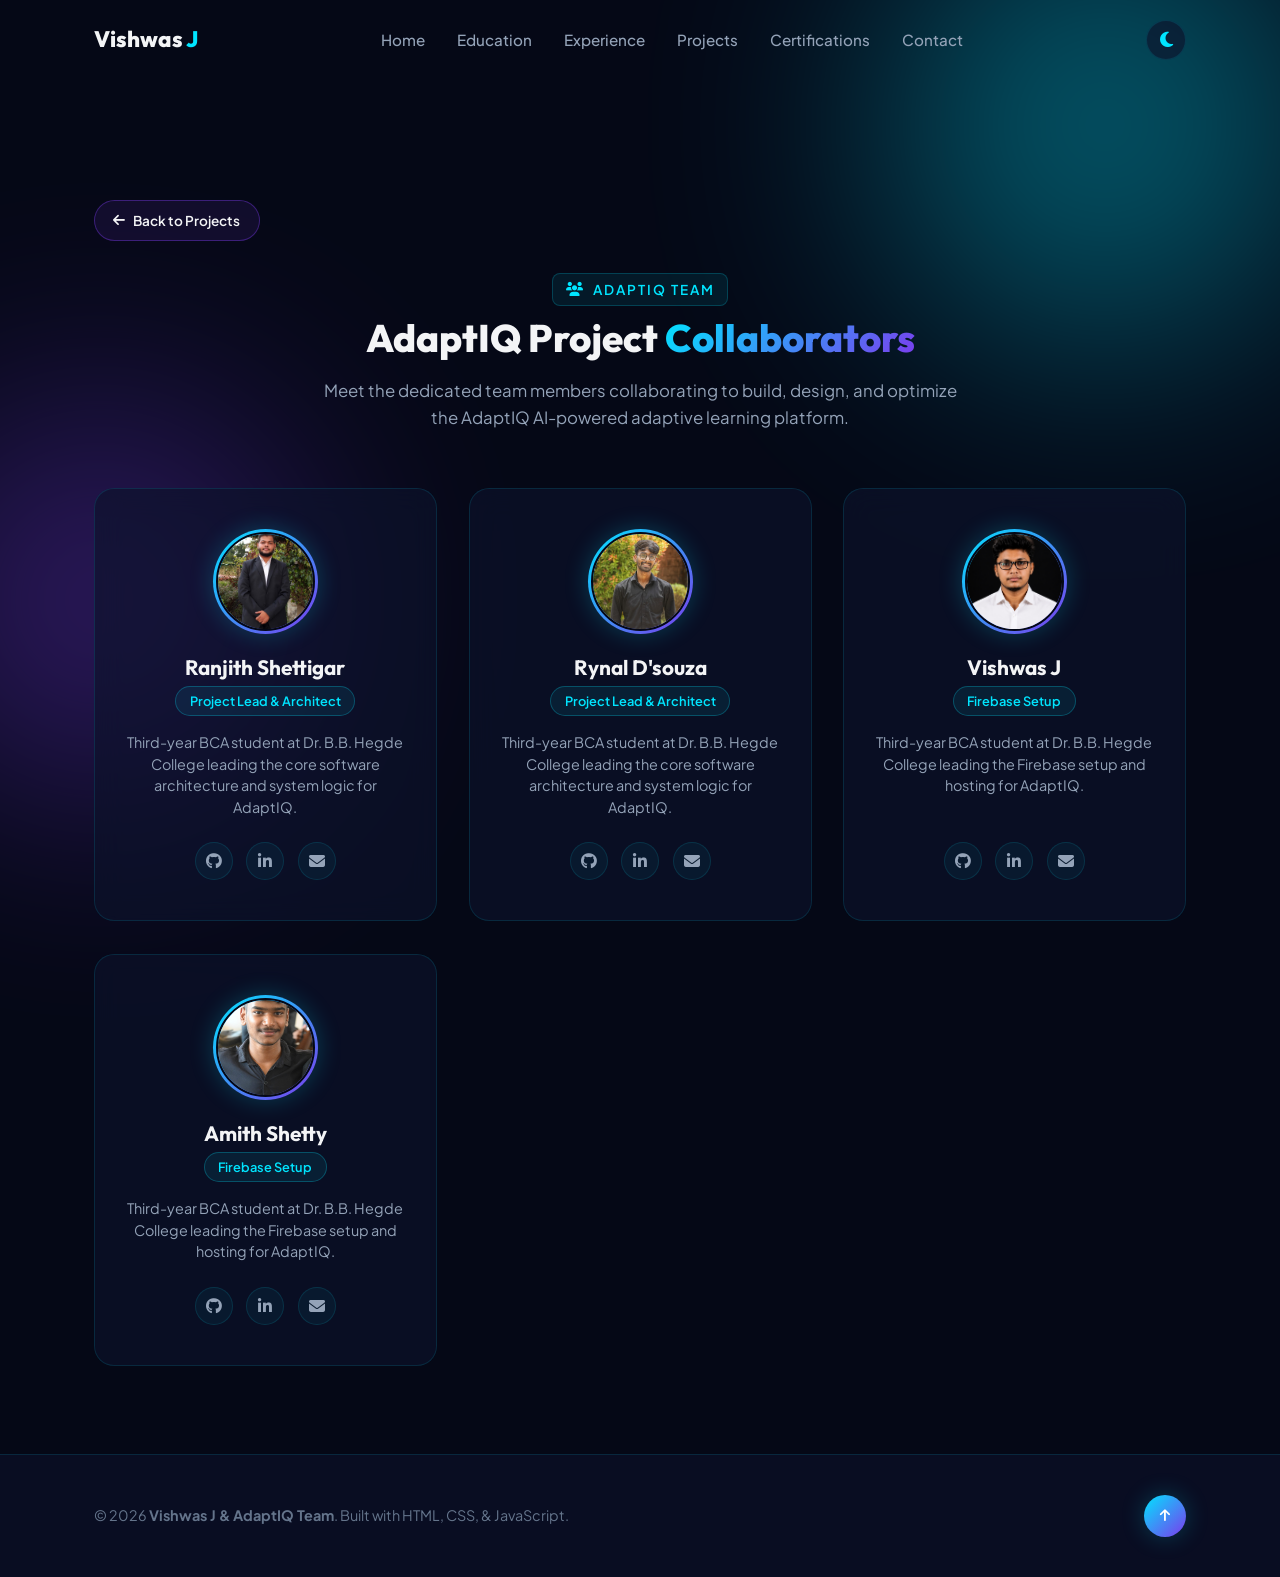
==== collaborators.html @ ac5b8040 "Create personal portfolio website" ====
<!DOCTYPE html>
<html lang="en" data-theme="dark">
<head>
  <meta charset="UTF-8">
  <meta name="viewport" content="width=device-width, initial-scale=1.0">
  <meta name="description" content="Collaborators and team members of the AdaptIQ project - Vishwas J and team.">
  <meta name="author" content="Vishwas J">

  <!-- Open Graph Meta Tags -->
  <meta property="og:title" content="AdaptIQ Project Collaborators">
  <meta property="og:description" content="Meet the team members behind the AdaptIQ project.">
  <meta property="og:type" content="website">

  <title>AdaptIQ Project Collaborators | Vishwas J</title>

  <!-- Font Awesome Icons -->
  <link rel="stylesheet" href="https://cdnjs.cloudflare.com/ajax/libs/font-awesome/6.5.1/css/all.min.css">

  <!-- Stylesheets -->
  <link rel="stylesheet" href="css/style.css">
  <link rel="stylesheet" href="css/animations.css">
  <link rel="stylesheet" href="css/responsive.css">
</head>
<body>

  <!-- Background Ambient Cyber Glow Blobs -->
  <div class="glow-blob glow-blob-1"></div>
  <div class="glow-blob glow-blob-2"></div>

  <!-- Header & Navigation Bar -->
  <header class="header" id="header">
    <div class="container nav-container">
      <a href="index.html#home" class="logo">
        Vishwas <span>J</span>
      </a>

      <nav class="nav-links" id="nav-links" aria-label="Main Navigation">
        <a href="index.html#home" class="nav-link">Home</a>
        <a href="index.html#education" class="nav-link">Education</a>
        <a href="index.html#experience" class="nav-link">Experience</a>
        <a href="index.html#projects" class="nav-link active">Projects</a>
        <a href="index.html#certifications" class="nav-link">Certifications</a>
        <a href="index.html#contact" class="nav-link">Contact</a>
      </nav>

      <div class="nav-actions">
        <button class="theme-toggle" id="theme-toggle" aria-label="Toggle Theme">
          <i class="fa-solid fa-moon"></i>
        </button>
        <div class="hamburger" id="hamburger" aria-label="Toggle Navigation Menu">
          <span></span>
          <span></span>
          <span></span>
        </div>
      </div>
    </div>
  </header>

  <!-- Main Content -->
  <main style="padding-top: calc(var(--header-height) + 2rem);">
    <section class="collaborators section" id="collaborators">
      <div class="container">
        
        <!-- Back to Projects Button -->
        <div class="reveal-on-scroll" style="margin-bottom: 2rem;">
          <a href="index.html#projects" class="btn btn-secondary btn-sm">
            <i class="fa-solid fa-arrow-left"></i> Back to Projects
          </a>
        </div>

        <!-- Section Header -->
        <div class="section-header reveal-on-scroll">
          <span class="section-subtitle">
            <i class="fa-solid fa-users"></i> AdaptIQ Team
          </span>
          <h2 class="section-title">
            AdaptIQ Project <span class="gradient-text">Collaborators</span>
          </h2>
          <p style="max-width: 640px; margin: 1rem auto 0; color: var(--text-muted); font-size: 1.05rem;">
            Meet the dedicated team members collaborating to build, design, and optimize the AdaptIQ AI-powered adaptive learning platform.
          </p>
        </div>

        <!-- Collaborators Grid -->
        <div class="collaborators-grid">

          <!-- Card 1: Ranjith Shettigar (Frontend Developer) -->
          <article class="collaborator-card glass-card reveal-on-scroll">
            <div class="collaborator-avatar-wrapper">
              <img src="images/ranjith.png" alt="Ranjith Shettigar Avatar" class="collaborator-avatar">
            </div>
            <h3 class="collaborator-name">Ranjith Shettigar</h3>
            <span class="collaborator-role">Project Lead & Architect</span>
            <p class="collaborator-bio">
              Third-year BCA student at Dr. B.B. Hegde College leading the core software architecture and system logic for AdaptIQ.
            </p>
            <div class="collaborator-socials">
              <a href="https://github.com/Ranjith-Shettigar" target="_blank" rel="noopener" class="collaborator-social-icon" aria-label="GitHub">
                <i class="fa-brands fa-github"></i>
              </a>
              <a href="https://www.linkedin.com/in/b-ranjith-d-shettigar-05450b378/" target="_blank" rel="noopener" class="collaborator-social-icon" aria-label="LinkedIn">
                <i class="fa-brands fa-linkedin-in"></i>
              </a>
              <a href="mailto:ranjithshettygar2006@gmail.com" class="collaborator-social-icon" aria-label="Email">
                <i class="fa-solid fa-envelope"></i>
              </a>
            </div>
          </article>

          <!-- Card 2: Rynal D'souza (Backend Developer) -->
          <article class="collaborator-card glass-card reveal-on-scroll">
            <div class="collaborator-avatar-wrapper">
              <img src="images/rynal.png" alt="Rynal D'souza Avatar" class="collaborator-avatar">
            </div>
            <h3 class="collaborator-name">Rynal D'souza</h3>
            <span class="collaborator-role">Project Lead & Architect</span>
            <p class="collaborator-bio">
              Third-year BCA student at Dr. B.B. Hegde College leading the core software architecture and system logic for AdaptIQ.
            </p>
            <div class="collaborator-socials">
              <a href="https://github.com/rynaldsouza02-code" target="_blank" rel="noopener" class="collaborator-social-icon" aria-label="GitHub">
                <i class="fa-brands fa-github"></i>
              </a>
              <a href="https://www.linkedin.com/in/rynal-d-souza-904aa6377/" target="_blank" rel="noopener" class="collaborator-social-icon" aria-label="LinkedIn">
                <i class="fa-brands fa-linkedin-in"></i>
              </a>
              <a href="mailto:rynaldsouza02@gmail.com" class="collaborator-social-icon" aria-label="Email">
                <i class="fa-solid fa-envelope"></i>
              </a>
            </div>
          </article>

          <!-- Card 3: Vishwas J (Firebase setup) -->
         <article class="collaborator-card glass-card reveal-on-scroll">
            <div class="collaborator-avatar-wrapper">
              <img src="images/vishwas.png" alt="Vishwas J Avatar" class="collaborator-avatar">
            </div>
            <h3 class="collaborator-name">Vishwas J</h3>
            <span class="collaborator-role">Firebase Setup</span>
            <p class="collaborator-bio">
              Third-year BCA student at Dr. B.B. Hegde College leading the Firebase setup and hosting for AdaptIQ.
            </p>
            <div class="collaborator-socials">
              <a href="https://github.com/VishwasPoojary" target="_blank" rel="noopener" class="collaborator-social-icon" aria-label="GitHub">
                <i class="fa-brands fa-github"></i>
              </a>
              <a href="https://www.linkedin.com/in/vishwas-poojary-819846378/" target="_blank" rel="noopener" class="collaborator-social-icon" aria-label="LinkedIn">
                <i class="fa-brands fa-linkedin-in"></i>
              </a>
              <a href="mailto:vishwas@example.com" class="collaborator-social-icon" aria-label="Email">
                <i class="fa-solid fa-envelope"></i>
              </a>
            </div>
          </article>

          <!-- Card 4: Amith Shetty (Lead Developer) -->
          <article class="collaborator-card glass-card reveal-on-scroll">
            <div class="collaborator-avatar-wrapper">
              <img src="images/amith.png" alt="Amith Shetty Avatar" class="collaborator-avatar">
            </div>
            <h3 class="collaborator-name">Amith Shetty</h3>
            <span class="collaborator-role">Firebase Setup</span>
            <p class="collaborator-bio">
              Third-year BCA student at Dr. B.B. Hegde College leading the Firebase setup and hosting for AdaptIQ.
            </p>
            <div class="collaborator-socials">
              <a href="https://github.com/amithshetty01" target="_blank" rel="noopener" class="collaborator-social-icon" aria-label="GitHub">
                <i class="fa-brands fa-github"></i>
              </a>
              <a href="https://www.linkedin.com/in/amith-shetty-337958356/" target="_blank" rel="noopener" class="collaborator-social-icon" aria-label="LinkedIn">
                <i class="fa-brands fa-linkedin-in"></i>
              </a>
              <a href="mailto:amithshetty0805@gmail.com" class="collaborator-social-icon" aria-label="Email">
                <i class="fa-solid fa-envelope"></i>
              </a>
            </div>
          </article>

        </div>
      </div>
    </section>
  </main>

  <!-- Footer -->
  <footer class="footer">
    <div class="container footer-content">
      <div class="footer-text">
        &copy; 2026 <strong>Vishwas J & AdaptIQ Team</strong>. Built with HTML, CSS, & JavaScript.
      </div>
      <button class="back-to-top" id="back-to-top" aria-label="Back to Top">
        <i class="fa-solid fa-arrow-up"></i>
      </button>
    </div>
  </footer>

  <!-- Script File -->
  <script src="js/script.js"></script>
</body>
</html>
---- css/style.css ----
/* ==========================================================================
   STYLE.CSS - Vishwas J Minimal & Professional Portfolio
   ========================================================================== */

/* Google Fonts Import */
@import url('https://fonts.googleapis.com/css2?family=Outfit:wght@400;500;600;700;800&family=Plus+Jakarta+Sans:wght@400;500;600;700&display=swap');

:root {
  /* Premium Dark Theme */
  --bg-primary: #050816;
  --bg-secondary: #090d22;
  --bg-card: rgba(13, 19, 43, 0.65);
  --bg-card-hover: rgba(20, 29, 66, 0.8);
  --bg-glass: rgba(0, 229, 255, 0.03);
  
  --border-glass: rgba(0, 229, 255, 0.12);
  --border-glass-hover: rgba(0, 229, 255, 0.45);

  /* Accents */
  --accent-cyan: #00E5FF;
  --accent-purple: #7C3AED;
  
  /* Gradients */
  --accent-gradient: linear-gradient(135deg, #00E5FF 0%, #7C3AED 100%);
  --cyber-glow: 0 0 25px rgba(0, 229, 255, 0.22);
  --purple-glow: 0 0 25px rgba(124, 58, 237, 0.25);

  /* Typography Colors */
  --text-main: #f3f4f6;
  --text-muted: #94a3b8;
  --text-dim: #64748b;

  /* Layout Tokens */
  --radius-sm: 8px;
  --radius-md: 14px;
  --radius-lg: 20px;
  --radius-full: 9999px;
  --max-width: 1140px;
  --header-height: 80px;

  /* Transitions */
  --transition-fast: 0.2s cubic-bezier(0.4, 0, 0.2, 1);
  --transition-normal: 0.3s cubic-bezier(0.4, 0, 0.2, 1);
}

/* Light Theme */
[data-theme="light"] {
  --bg-primary: #f8fafc;
  --bg-secondary: #f1f5f9;
  --bg-card: rgba(255, 255, 255, 0.85);
  --bg-card-hover: rgba(255, 255, 255, 0.95);
  --bg-glass: rgba(0, 184, 212, 0.05);
  --border-glass: rgba(124, 58, 237, 0.15);
  --border-glass-hover: rgba(0, 229, 255, 0.6);

  --text-main: #0f172a;
  --text-muted: #334155;
  --text-dim: #64748b;
}

/* Base Resets */
*, *::before, *::after {
  box-sizing: border-box;
  margin: 0;
  padding: 0;
}

html {
  scroll-behavior: smooth;
  font-size: 16px;
}

body {
  font-family: 'Plus Jakarta Sans', sans-serif;
  background-color: var(--bg-primary);
  color: var(--text-main);
  line-height: 1.6;
  overflow-x: hidden;
  transition: background-color var(--transition-normal), color var(--transition-normal);
}

h1, h2, h3, h4, h5, h6 {
  font-family: 'Outfit', sans-serif;
  color: var(--text-main);
  line-height: 1.25;
  font-weight: 700;
}

a {
  color: inherit;
  text-decoration: none;
  transition: color var(--transition-fast);
}

img {
  max-width: 100%;
  height: auto;
  display: block;
}

ul {
  list-style: none;
}

button, input, textarea {
  font-family: inherit;
  border: none;
  outline: none;
  background: none;
}

::selection {
  background-color: var(--accent-cyan);
  color: #050816;
}

/* Custom Scrollbar */
::-webkit-scrollbar {
  width: 9px;
}
::-webkit-scrollbar-track {
  background: var(--bg-primary);
}
::-webkit-scrollbar-thumb {
  background: var(--bg-secondary);
  border: 1px solid var(--border-glass);
  border-radius: var(--radius-full);
}
::-webkit-scrollbar-thumb:hover {
  background: var(--accent-cyan);
}

/* Utilities */
.container {
  width: 100%;
  max-width: var(--max-width);
  margin: 0 auto;
  padding: 0 1.5rem;
}

.section {
  padding: 5.5rem 0;
  position: relative;
}

.gradient-text {
  background: var(--accent-gradient);
  -webkit-background-clip: text;
  -webkit-text-fill-color: transparent;
  background-clip: text;
}

.section-header {
  text-align: center;
  margin-bottom: 3.5rem;
}

.section-subtitle {
  display: inline-flex;
  align-items: center;
  gap: 0.5rem;
  font-size: 0.85rem;
  font-weight: 600;
  text-transform: uppercase;
  letter-spacing: 2px;
  color: var(--accent-cyan);
  margin-bottom: 0.5rem;
  padding: 0.3rem 0.8rem;
  background: rgba(0, 229, 255, 0.08);
  border: 1px solid rgba(0, 229, 255, 0.2);
  border-radius: var(--radius-sm);
}

.section-title {
  font-size: 2.4rem;
  font-weight: 800;
}

.glass-card {
  background: var(--bg-card);
  backdrop-filter: blur(14px);
  -webkit-backdrop-filter: blur(14px);
  border: 1px solid var(--border-glass);
  border-radius: var(--radius-lg);
  transition: all var(--transition-normal);
  position: relative;
}

.glass-card:hover {
  border-color: var(--border-glass-hover);
  box-shadow: var(--cyber-glow);
  transform: translateY(-3px);
}

/* Buttons */
.btn {
  display: inline-flex;
  align-items: center;
  justify-content: center;
  gap: 0.5rem;
  padding: 0.8rem 1.6rem;
  border-radius: var(--radius-full);
  font-weight: 600;
  font-size: 0.95rem;
  cursor: pointer;
  transition: all var(--transition-fast);
  white-space: nowrap;
}

.btn-sm {
  padding: 0.55rem 1.15rem;
  font-size: 0.85rem;
}

.btn-primary {
  background: var(--accent-gradient);
  color: #ffffff;
  box-shadow: 0 4px 15px rgba(0, 229, 255, 0.25);
}

.btn-primary:hover {
  transform: translateY(-2px);
  box-shadow: 0 8px 25px rgba(0, 229, 255, 0.4);
}

.btn-secondary {
  background: rgba(124, 58, 237, 0.1);
  color: var(--text-main);
  border: 1px solid rgba(124, 58, 237, 0.4);
}

.btn-secondary:hover {
  background: rgba(124, 58, 237, 0.25);
  border-color: var(--accent-purple);
  transform: translateY(-2px);
}

.btn-disabled {
  background: rgba(255, 255, 255, 0.05);
  color: var(--text-dim);
  border: 1px solid var(--border-glass);
  cursor: not-allowed;
}

/* Header & Nav */
.header {
  position: fixed;
  top: 0;
  left: 0;
  width: 100%;
  height: var(--header-height);
  z-index: 1000;
  transition: all var(--transition-normal);
}

.header.scrolled {
  background: rgba(5, 8, 22, 0.88);
  backdrop-filter: blur(20px);
  -webkit-backdrop-filter: blur(20px);
  border-bottom: 1px solid var(--border-glass);
  height: 70px;
}

.nav-container {
  display: flex;
  align-items: center;
  justify-content: space-between;
  height: 100%;
}

.logo {
  font-family: 'Outfit', sans-serif;
  font-size: 1.4rem;
  font-weight: 800;
  color: var(--text-main);
}

.logo span {
  color: var(--accent-cyan);
}

.nav-links {
  display: flex;
  align-items: center;
  gap: 2rem;
}

.nav-link {
  font-size: 0.95rem;
  font-weight: 500;
  color: var(--text-muted);
  position: relative;
  padding: 0.4rem 0;
}

.nav-link:hover, .nav-link.active {
  color: var(--accent-cyan);
}

.nav-link::after {
  content: '';
  position: absolute;
  bottom: 0;
  left: 0;
  width: 0%;
  height: 2px;
  background: var(--accent-gradient);
  transition: width var(--transition-fast);
  border-radius: var(--radius-full);
}

.nav-link:hover::after, .nav-link.active::after {
  width: 100%;
}

.nav-actions {
  display: flex;
  align-items: center;
  gap: 1rem;
}

.theme-toggle {
  width: 40px;
  height: 40px;
  border-radius: 50%;
  background: var(--bg-card);
  border: 1px solid var(--border-glass);
  color: var(--accent-cyan);
  display: flex;
  align-items: center;
  justify-content: center;
  cursor: pointer;
  font-size: 1.1rem;
  transition: all var(--transition-fast);
}

.theme-toggle:hover {
  border-color: var(--accent-cyan);
  box-shadow: var(--cyber-glow);
  transform: rotate(15deg);
}

.hamburger {
  display: none;
  flex-direction: column;
  gap: 5px;
  cursor: pointer;
  padding: 0.5rem;
}

.hamburger span {
  width: 24px;
  height: 2px;
  background: var(--text-main);
  transition: all var(--transition-fast);
  border-radius: 2px;
}

/* Hero Section */
.hero {
  min-height: 90vh;
  padding-top: calc(var(--header-height) + 2rem);
  display: flex;
  align-items: center;
}

.hero-grid {
  display: grid;
  grid-template-columns: 1.25fr 0.75fr;
  gap: 3rem;
  align-items: center;
}

.cyber-badge {
  display: inline-flex;
  align-items: center;
  gap: 0.6rem;
  padding: 0.4rem 1rem;
  border-radius: var(--radius-full);
  background: rgba(0, 229, 255, 0.08);
  border: 1px solid rgba(0, 229, 255, 0.3);
  color: var(--accent-cyan);
  font-size: 0.85rem;
  font-weight: 600;
  margin-bottom: 1.25rem;
}

.cyber-badge-dot {
  width: 8px;
  height: 8px;
  background-color: var(--accent-cyan);
  border-radius: 50%;
  box-shadow: 0 0 10px var(--accent-cyan);
}

.hero-title {
  font-size: 3.5rem;
  font-weight: 800;
  margin-bottom: 0.5rem;
  letter-spacing: -1px;
}

.hero-role-title {
  font-size: 1.2rem;
  font-weight: 600;
  margin-bottom: 1.25rem;
  color: var(--accent-cyan);
}

.typing-container {
  display: inline-block;
  border-right: 3px solid var(--accent-cyan);
  padding-right: 4px;
}

.hero-subtitle {
  font-size: 1.05rem;
  color: var(--text-muted);
  margin-bottom: 2rem;
  max-width: 620px;
  line-height: 1.7;
}

.hero-buttons {
  display: flex;
  align-items: center;
  gap: 1rem;
  margin-bottom: 2.25rem;
}

.social-links {
  display: flex;
  align-items: center;
  gap: 1rem;
}

.social-icon {
  width: 42px;
  height: 42px;
  border-radius: 50%;
  background: var(--bg-card);
  border: 1px solid var(--border-glass);
  display: flex;
  align-items: center;
  justify-content: center;
  color: var(--text-muted);
  font-size: 1.15rem;
  transition: all var(--transition-fast);
}

.social-icon:hover {
  color: var(--accent-cyan);
  border-color: var(--accent-cyan);
  box-shadow: var(--cyber-glow);
  transform: translateY(-3px);
}

.hero-visual {
  display: flex;
  justify-content: center;
  align-items: center;
}

.hero-avatar-frame {
  width: 290px;
  height: 290px;
  border-radius: 24px;
  background: var(--accent-gradient);
  padding: 3px;
  box-shadow: var(--cyber-glow);
}

.hero-avatar-inner {
  width: 100%;
  height: 100%;
  border-radius: 21px; /* Matches the inner container curvature */
  overflow: hidden;    /* Clips image edges cleanly inside the frame */
  background: var(--bg-secondary);
  display: flex;
  flex-direction: column;
  align-items: center;
  justify-content: flex-end; /* Keeps tag pinned nicely at the bottom */
  position: relative;
}

.hero-avatar-inner img {
  width: 100%;
  height: 100%;
  object-fit: cover;           /* Fits photo perfectly without stretching */
  object-position: center top; /* Focuses on head and shoulders */
  display: block;
}

.hero-terminal-tag {
  position: absolute;
  bottom: 12px;
  z-index: 2;
  font-size: 0.85rem;
  font-weight: 600;
  color: var(--accent-cyan);
  background: rgba(5, 8, 22, 0.75); /* Dark semi-transparent backdrop */
  backdrop-filter: blur(8px);
  -webkit-backdrop-filter: blur(8px);
  padding: 0.3rem 0.8rem;
  border-radius: var(--radius-sm);
  border: 1px solid rgba(0, 229, 255, 0.3);
}

/* Background Blobs */
.glow-blob {
  position: absolute;
  border-radius: 50%;
  filter: blur(120px);
  z-index: -1;
  pointer-events: none;
  opacity: 0.35;
}

.glow-blob-1 {
  width: 450px;
  height: 450px;
  background: var(--accent-cyan);
  top: -100px;
  right: -50px;
}

.glow-blob-2 {
  width: 400px;
  height: 400px;
  background: var(--accent-purple);
  bottom: 100px;
  left: -100px;
}

/* Education Section */
.education-container {
  max-width: 800px;
  margin: 0 auto;
}

.education-card {
  padding: 2.5rem;
  display: flex;
  gap: 2rem;
  align-items: flex-start;
}

.education-icon {
  width: 60px;
  height: 60px;
  border-radius: var(--radius-md);
  background: rgba(0, 229, 255, 0.1);
  border: 1px solid rgba(0, 229, 255, 0.3);
  display: flex;
  align-items: center;
  justify-content: center;
  color: var(--accent-cyan);
  font-size: 1.6rem;
  flex-shrink: 0;
}

.education-period {
  font-size: 0.85rem;
  font-weight: 600;
  color: var(--accent-cyan);
  margin-bottom: 0.25rem;
}

.education-degree {
  font-size: 1.4rem;
  margin-bottom: 0.25rem;
}

.education-college {
  font-size: 1rem;
  color: var(--accent-purple);
  font-weight: 600;
  margin-bottom: 1rem;
}

.education-desc {
  color: var(--text-muted);
  font-size: 0.95rem;
  line-height: 1.65;
}

/* Projects Section */
.projects-grid {
  display: grid;
  grid-template-columns: repeat(auto-fill, minmax(330px, 1fr));
  gap: 2rem;
}

.project-card {
  overflow: hidden;
  display: flex;
  flex-direction: column;
}

.project-img-wrapper {
  height: 190px;
  overflow: hidden;
  background: var(--bg-secondary);
}

.project-img-wrapper svg {
  width: 100%;
  height: 100%;
}

.project-content {
  padding: 1.75rem;
  display: flex;
  flex-direction: column;
  flex-grow: 1;
}

.project-title {
  font-size: 1.3rem;
  margin-bottom: 0.5rem;
}

.project-desc {
  color: var(--text-muted);
  font-size: 0.9rem;
  margin-bottom: 1.25rem;
  flex-grow: 1;
}

.project-tags {
  display: flex;
  flex-wrap: wrap;
  gap: 0.4rem;
  margin-bottom: 1.5rem;
}

.tag {
  font-size: 0.75rem;
  font-weight: 600;
  color: var(--accent-cyan);
  background: rgba(0, 229, 255, 0.08);
  border: 1px solid rgba(0, 229, 255, 0.2);
  padding: 0.25rem 0.65rem;
  border-radius: var(--radius-sm);
}

.project-links {
  display: flex;
  flex-wrap: wrap;
  gap: 0.6rem;
  align-items: center;
  margin-top: auto;
  width: 100%;
}

.project-links .btn {
  flex: 1 1 calc(50% - 0.3rem);
  text-align: center;
  padding: 0.6rem 0.75rem;
  font-size: 0.83rem;
  justify-content: center;
}

.project-links .btn-full {
  flex: 1 1 100%;
  width: 100%;
}

/* Certifications Section */
.certs-grid {
  display: grid;
  grid-template-columns: repeat(auto-fill, minmax(340px, 1fr));
  gap: 2rem;
}

.cert-card {
  padding: 2rem;
  display: flex;
  gap: 1.25rem;
  align-items: flex-start;
}

.cert-icon {
  width: 50px;
  height: 50px;
  border-radius: var(--radius-md);
  background: rgba(124, 58, 237, 0.1);
  border: 1px solid rgba(124, 58, 237, 0.3);
  display: flex;
  align-items: center;
  justify-content: center;
  color: var(--accent-purple);
  font-size: 1.4rem;
  flex-shrink: 0;
}

.cert-title {
  font-size: 1.1rem;
  margin-bottom: 0.3rem;
}

.cert-issuer {
  font-size: 0.85rem;
  color: var(--accent-cyan);
  font-weight: 500;
  margin-bottom: 0.4rem;
}

.cert-date {
  font-size: 0.8rem;
  color: var(--text-dim);
}

/* Contact Section */
.contact-grid {
  display: grid;
  grid-template-columns: 1fr 1.2fr;
  gap: 3rem;
}

.contact-info-cards {
  display: flex;
  flex-direction: column;
  gap: 1.25rem;
}

.contact-info-card {
  padding: 1.5rem;
  display: flex;
  align-items: center;
  gap: 1.25rem;
}

.contact-icon {
  width: 48px;
  height: 48px;
  border-radius: var(--radius-md);
  background: var(--accent-gradient);
  display: flex;
  align-items: center;
  justify-content: center;
  color: #ffffff;
  font-size: 1.25rem;
  flex-shrink: 0;
}

.contact-detail-title {
  font-size: 0.8rem;
  color: var(--text-dim);
  text-transform: uppercase;
  letter-spacing: 1px;
}

.contact-detail-text {
  font-size: 1rem;
  font-weight: 600;
}

.contact-form {
  padding: 2.5rem;
  display: flex;
  flex-direction: column;
  gap: 1.25rem;
}

.form-group {
  display: flex;
  flex-direction: column;
  gap: 0.5rem;
}

.form-label {
  font-size: 0.9rem;
  font-weight: 600;
  color: var(--text-main);
}

.form-input, .form-textarea {
  width: 100%;
  padding: 0.85rem 1.2rem;
  background: rgba(5, 8, 22, 0.6);
  border: 1px solid var(--border-glass);
  border-radius: var(--radius-md);
  color: var(--text-main);
  font-size: 0.95rem;
  transition: all var(--transition-fast);
}

.form-input:focus, .form-textarea:focus {
  border-color: var(--accent-cyan);
  box-shadow: var(--cyber-glow);
}

.form-textarea {
  resize: vertical;
  min-height: 130px;
}

/* Toast */
.toast {
  position: fixed;
  bottom: 2rem;
  right: 2rem;
  padding: 1rem 1.5rem;
  border-radius: var(--radius-md);
  background: var(--bg-card);
  backdrop-filter: blur(14px);
  border: 1px solid var(--accent-cyan);
  color: var(--text-main);
  box-shadow: var(--cyber-glow);
  z-index: 2000;
  display: flex;
  align-items: center;
  gap: 0.75rem;
  transform: translateY(100px);
  opacity: 0;
  transition: all var(--transition-normal);
}

.toast.show {
  transform: translateY(0);
  opacity: 1;
}

/* Footer */
.footer {
  padding: 2.5rem 0;
  border-top: 1px solid var(--border-glass);
  background: var(--bg-secondary);
}

.footer-content {
  display: flex;
  justify-content: space-between;
  align-items: center;
}

.footer-text {
  color: var(--text-dim);
  font-size: 0.9rem;
}

.back-to-top {
  width: 42px;
  height: 42px;
  border-radius: 50%;
  background: var(--accent-gradient);
  color: #ffffff;
  display: flex;
  align-items: center;
  justify-content: center;
  cursor: pointer;
  box-shadow: var(--cyber-glow);
  transition: transform var(--transition-fast);
}

.back-to-top:hover {
  transform: translateY(-4px);
}

/* Collaborators Section Styles */
.collaborators-grid {
  display: grid;
  grid-template-columns: repeat(auto-fill, minmax(300px, 1fr));
  gap: 2rem;
}

.collaborator-card {
  padding: 2.5rem 1.75rem;
  text-align: center;
  display: flex;
  flex-direction: column;
  align-items: center;
}

.collaborator-avatar-wrapper {
  position: relative;
  width: 105px;
  height: 105px;
  border-radius: 50%;
  padding: 3px;
  background: var(--accent-gradient);
  box-shadow: var(--cyber-glow);
  margin-bottom: 1.25rem;
}

.collaborator-avatar {
  width: 100%;
  height: 100%;
  border-radius: 50%;
  object-fit: cover;
  background: var(--bg-secondary);
  border: 2px solid var(--bg-primary);
}

.collaborator-name {
  font-size: 1.3rem;
  font-weight: 700;
  margin-bottom: 0.35rem;
}

.collaborator-role {
  font-size: 0.8rem;
  font-weight: 600;
  color: var(--accent-cyan);
  background: rgba(0, 229, 255, 0.08);
  border: 1px solid rgba(0, 229, 255, 0.25);
  padding: 0.25rem 0.85rem;
  border-radius: var(--radius-full);
  margin-bottom: 1rem;
  display: inline-block;
}

.collaborator-bio {
  color: var(--text-muted);
  font-size: 0.9rem;
  line-height: 1.5;
  margin-bottom: 1.5rem;
  flex-grow: 1;
}

.collaborator-socials {
  display: flex;
  align-items: center;
  justify-content: center;
  gap: 0.85rem;
}

.collaborator-social-icon {
  width: 38px;
  height: 38px;
  border-radius: 50%;
  background: rgba(0, 229, 255, 0.05);
  border: 1px solid var(--border-glass);
  display: flex;
  align-items: center;
  justify-content: center;
  color: var(--text-muted);
  font-size: 1rem;
  transition: all var(--transition-fast);
}

.collaborator-social-icon:hover {
  color: var(--accent-cyan);
  border-color: var(--accent-cyan);
  box-shadow: var(--cyber-glow);
  transform: translateY(-3px);
  background: rgba(0, 229, 255, 0.12);
}
---- css/animations.css ----
/* ==========================================================================
   ANIMATIONS.CSS - Motion & Cyber Neon Effects
   ========================================================================== */

@keyframes float {
  0% {
    transform: translateY(0px) rotate(0deg);
  }
  50% {
    transform: translateY(-12px) rotate(2deg);
  }
  100% {
    transform: translateY(0px) rotate(0deg);
  }
}

@keyframes floatSlow {
  0% {
    transform: translateY(0px) scale(1);
  }
  50% {
    transform: translateY(-20px) scale(1.03);
  }
  100% {
    transform: translateY(0px) scale(1);
  }
}

@keyframes pulseCyberGlow {
  0%, 100% {
    opacity: 0.3;
    transform: scale(1);
  }
  50% {
    opacity: 0.65;
    transform: scale(1.12);
  }
}

@keyframes blinkCursor {
  0%, 100% {
    border-color: var(--accent-cyan);
  }
  50% {
    border-color: transparent;
  }
}

/* Scroll Reveal Utility Classes */
.reveal-on-scroll {
  opacity: 0;
  transform: translateY(30px);
  transition: opacity 0.8s cubic-bezier(0.16, 1, 0.3, 1),
              transform 0.8s cubic-bezier(0.16, 1, 0.3, 1);
  will-change: opacity, transform;
}

.reveal-on-scroll.active {
  opacity: 1;
  transform: translateY(0);
}

.delay-100 { transition-delay: 100ms; }
.delay-200 { transition-delay: 200ms; }
.delay-300 { transition-delay: 300ms; }
.delay-400 { transition-delay: 400ms; }

/* Apply Animations */
.animate-float {
  animation: float 4s ease-in-out infinite;
}

.animate-float-slow {
  animation: floatSlow 7s ease-in-out infinite;
}

.glow-blob {
  animation: pulseCyberGlow 9s ease-in-out infinite;
}

.typing-container {
  animation: blinkCursor 0.8s infinite;
}

/* Cyber Button Shine */
.btn-primary {
  position: relative;
  overflow: hidden;
}

.btn-primary::before {
  content: '';
  position: absolute;
  top: -50%;
  left: -50%;
  width: 200%;
  height: 200%;
  background: linear-gradient(
    60deg,
    transparent 30%,
    rgba(255, 255, 255, 0.3) 50%,
    transparent 70%
  );
  transform: rotate(30deg);
  transition: all 0.6s ease;
  opacity: 0;
}

.btn-primary:hover::before {
  opacity: 1;
  animation: shinyBtn 1.5s ease-in-out infinite;
}

@keyframes shinyBtn {
  0% {
    transform: translate(-100%, -100%) rotate(30deg);
  }
  100% {
    transform: translate(100%, 100%) rotate(30deg);
  }
}
---- css/responsive.css ----
/* ==========================================================================
   RESPONSIVE.CSS - Breakpoints & Mobile Drawer Styling
   ========================================================================== */

/* Large Screens & Laptops (max-width: 1200px) */
@media (max-width: 1200px) {
  .hero-title {
    font-size: 3rem;
  }
  
  .hero-avatar-frame {
    width: 300px;
    height: 300px;
  }
}

/* Tablets & Small Laptops (max-width: 992px) */
@media (max-width: 992px) {
  .hero-grid,
  .about-grid,
  .contact-grid {
    grid-template-columns: 1fr;
    gap: 2.5rem;
  }

  .hero {
    text-align: center;
    padding-top: calc(var(--header-height) + 3rem);
    padding-bottom: 4rem;
  }

  .hero-subtitle {
    margin-left: auto;
    margin-right: auto;
  }

  .hero-buttons, .social-links {
    justify-content: center;
  }

  .hero-visual {
    margin-top: 2rem;
  }

  .timeline::before {
    left: 20px;
  }

  .timeline-item {
    width: 100%;
    padding-left: 3rem;
    padding-right: 0;
  }

  .timeline-item:nth-child(even) {
    padding-left: 3rem;
  }

  .timeline-dot {
    left: 11px !important;
    right: auto !important;
  }
}

/* Mobile Devices & Tablets (max-width: 768px) */
@media (max-width: 768px) {
  .hamburger {
    display: flex;
  }

  .nav-links {
    position: fixed;
    top: 0;
    right: -100%;
    width: 75%;
    max-width: 320px;
    height: 100vh;
    background: var(--bg-card);
    backdrop-filter: blur(20px);
    -webkit-backdrop-filter: blur(20px);
    flex-direction: column;
    justify-content: center;
    gap: 2rem;
    padding: 2rem;
    box-shadow: -10px 0 30px rgba(0, 0, 0, 0.5);
    transition: right var(--transition-normal);
    z-index: 999;
  }

  .nav-links.active {
    right: 0;
  }

  /* Hamburger active state transforms to X */
  .hamburger.active span:nth-child(1) {
    transform: translateY(7px) rotate(45deg);
  }
  .hamburger.active span:nth-child(2) {
    opacity: 0;
  }
  .hamburger.active span:nth-child(3) {
    transform: translateY(-7px) rotate(-45deg);
  }

  .hero-title {
    font-size: 2.25rem;
  }

  .section-title {
    font-size: 2rem;
  }

  .stats-grid {
    grid-template-columns: 1fr;
    gap: 1rem;
  }

  .skills-grid {
    grid-template-columns: 1fr;
  }

  .projects-grid {
    grid-template-columns: 1fr;
  }

  .floating-badge {
    display: none; /* Hide overflow floating badges on smaller screens */
  }
}

/* Extra Small Phones (max-width: 480px) */
@media (max-width: 480px) {
  .container {
    padding: 0 1rem;
  }

  .hero-buttons {
    flex-direction: column;
    width: 100%;
  }

  .btn {
    width: 100%;
  }

  .hero-avatar-frame {
    width: 240px;
    height: 240px;
  }

  .contact-form, .about-card {
    padding: 1.5rem;
  }
}
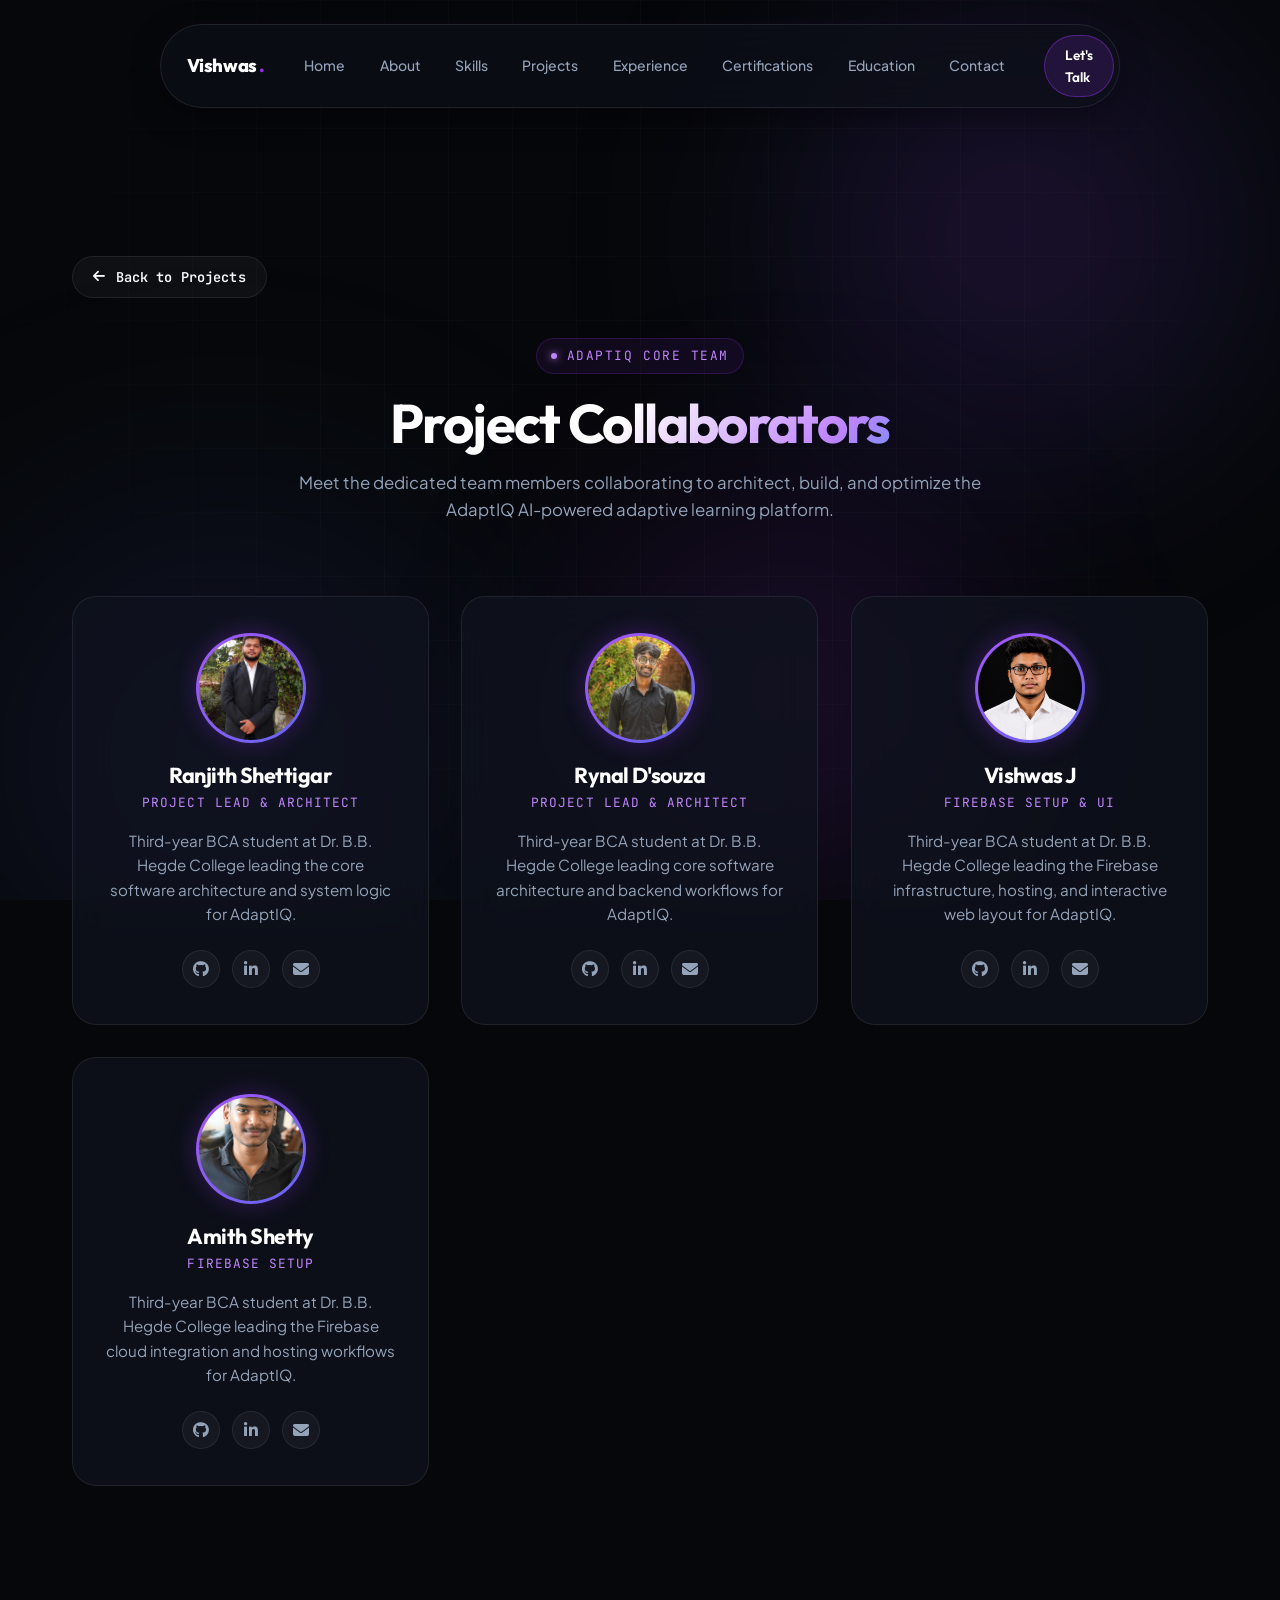
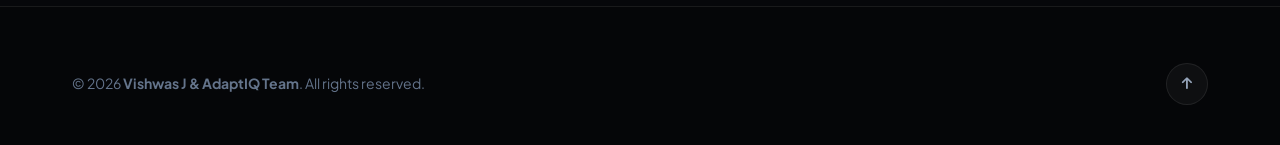
==== commit 8f20ecfb: "Refine portfolio and improve responsive design" ====
--- a/collaborators.html
+++ b/collaborators.html
@@ -1,5 +1,5 @@
 <!DOCTYPE html>
-<html lang="en" data-theme="dark">
+<html lang="en">
 <head>
   <meta charset="UTF-8">
   <meta name="viewport" content="width=device-width, initial-scale=1.0">
@@ -7,7 +7,7 @@
   <meta name="author" content="Vishwas J">
 
   <!-- Open Graph Meta Tags -->
-  <meta property="og:title" content="AdaptIQ Project Collaborators">
+  <meta property="og:title" content="AdaptIQ Project Collaborators | Vishwas J">
   <meta property="og:description" content="Meet the team members behind the AdaptIQ project.">
   <meta property="og:type" content="website">
 
@@ -16,89 +16,93 @@
   <!-- Font Awesome Icons -->
   <link rel="stylesheet" href="https://cdnjs.cloudflare.com/ajax/libs/font-awesome/6.5.1/css/all.min.css">
 
-  <!-- Stylesheets -->
+  <!-- Cinematic Stylesheets -->
   <link rel="stylesheet" href="css/style.css">
   <link rel="stylesheet" href="css/animations.css">
   <link rel="stylesheet" href="css/responsive.css">
 </head>
 <body>
 
-  <!-- Background Ambient Cyber Glow Blobs -->
-  <div class="glow-blob glow-blob-1"></div>
-  <div class="glow-blob glow-blob-2"></div>
-
-  <!-- Header & Navigation Bar -->
-  <header class="header" id="header">
-    <div class="container nav-container">
-      <a href="index.html#home" class="logo">
-        Vishwas <span>J</span>
+  <!-- Ambient Cinematic Background Lighting -->
+  <div class="ambient-glow-wrapper" aria-hidden="true">
+    <div class="ambient-glow-1"></div>
+    <div class="ambient-glow-2"></div>
+    <div class="ambient-glow-3"></div>
+    <div class="ambient-grid"></div>
+  </div>
+
+  <!-- Floating Glass Navigation -->
+  <header class="header-wrapper" id="header-wrapper">
+    <nav class="nav-container" aria-label="Main Navigation">
+      <a href="index.html#home" class="nav-logo">
+        Vishwas<span>.</span>
       </a>
 
-      <nav class="nav-links" id="nav-links" aria-label="Main Navigation">
+      <div class="nav-links" id="nav-links">
         <a href="index.html#home" class="nav-link">Home</a>
+        <a href="index.html#about" class="nav-link">About</a>
+        <a href="index.html#skills" class="nav-link">Skills</a>
+        <a href="index.html#projects" class="nav-link active">Projects</a>
+        <a href="index.html#experience" class="nav-link">Experience</a>
+        <a href="index.html#certifications" class="nav-link">Certifications</a>
         <a href="index.html#education" class="nav-link">Education</a>
-        <a href="index.html#experience" class="nav-link">Experience</a>
-        <a href="index.html#projects" class="nav-link active">Projects</a>
-        <a href="index.html#certifications" class="nav-link">Certifications</a>
         <a href="index.html#contact" class="nav-link">Contact</a>
-      </nav>
+      </div>
 
       <div class="nav-actions">
-        <button class="theme-toggle" id="theme-toggle" aria-label="Toggle Theme">
-          <i class="fa-solid fa-moon"></i>
-        </button>
-        <div class="hamburger" id="hamburger" aria-label="Toggle Navigation Menu">
+        <a href="index.html#contact" class="btn-nav-cta">Let's Talk</a>
+        <button class="hamburger" id="hamburger" aria-label="Toggle Navigation Menu">
           <span></span>
           <span></span>
           <span></span>
-        </div>
-      </div>
-    </div>
+        </button>
+      </div>
+    </nav>
   </header>
 
   <!-- Main Content -->
-  <main style="padding-top: calc(var(--header-height) + 2rem);">
-    <section class="collaborators section" id="collaborators">
+  <main style="padding-top: calc(var(--nav-height) + 4rem);">
+    <section class="section" id="collaborators">
       <div class="container">
         
         <!-- Back to Projects Button -->
-        <div class="reveal-on-scroll" style="margin-bottom: 2rem;">
+        <div class="reveal-on-scroll" style="margin-bottom: 2.5rem;">
           <a href="index.html#projects" class="btn btn-secondary btn-sm">
-            <i class="fa-solid fa-arrow-left"></i> Back to Projects
+            <i class="fa-solid fa-arrow-left"></i> <span>Back to Projects</span>
           </a>
         </div>
 
         <!-- Section Header -->
         <div class="section-header reveal-on-scroll">
-          <span class="section-subtitle">
-            <i class="fa-solid fa-users"></i> AdaptIQ Team
-          </span>
-          <h2 class="section-title">
-            AdaptIQ Project <span class="gradient-text">Collaborators</span>
-          </h2>
-          <p style="max-width: 640px; margin: 1rem auto 0; color: var(--text-muted); font-size: 1.05rem;">
-            Meet the dedicated team members collaborating to build, design, and optimize the AdaptIQ AI-powered adaptive learning platform.
+          <div class="eyebrow">
+            <span class="eyebrow-dot"></span> AdaptIQ Core Team
+          </div>
+          <h1 class="section-title">
+            Project <span class="gradient-text">Collaborators</span>
+          </h1>
+          <p class="section-desc">
+            Meet the dedicated team members collaborating to architect, build, and optimize the AdaptIQ AI-powered adaptive learning platform.
           </p>
         </div>
 
         <!-- Collaborators Grid -->
         <div class="collaborators-grid">
 
-          <!-- Card 1: Ranjith Shettigar (Frontend Developer) -->
+          <!-- Card 1: Ranjith Shettigar -->
           <article class="collaborator-card glass-card reveal-on-scroll">
             <div class="collaborator-avatar-wrapper">
               <img src="images/ranjith.png" alt="Ranjith Shettigar Avatar" class="collaborator-avatar">
             </div>
-            <h3 class="collaborator-name">Ranjith Shettigar</h3>
+            <h2 class="collaborator-name">Ranjith Shettigar</h2>
             <span class="collaborator-role">Project Lead & Architect</span>
             <p class="collaborator-bio">
               Third-year BCA student at Dr. B.B. Hegde College leading the core software architecture and system logic for AdaptIQ.
             </p>
             <div class="collaborator-socials">
-              <a href="https://github.com/Ranjith-Shettigar" target="_blank" rel="noopener" class="collaborator-social-icon" aria-label="GitHub">
-                <i class="fa-brands fa-github"></i>
-              </a>
-              <a href="https://www.linkedin.com/in/b-ranjith-d-shettigar-05450b378/" target="_blank" rel="noopener" class="collaborator-social-icon" aria-label="LinkedIn">
+              <a href="https://github.com/Ranjith-Shettigar" target="_blank" rel="noopener noreferrer" class="collaborator-social-icon" aria-label="GitHub Profile">
+                <i class="fa-brands fa-github"></i>
+              </a>
+              <a href="https://www.linkedin.com/in/b-ranjith-d-shettigar-05450b378/" target="_blank" rel="noopener noreferrer" class="collaborator-social-icon" aria-label="LinkedIn Profile">
                 <i class="fa-brands fa-linkedin-in"></i>
               </a>
               <a href="mailto:ranjithshettygar2006@gmail.com" class="collaborator-social-icon" aria-label="Email">
@@ -107,21 +111,21 @@
             </div>
           </article>
 
-          <!-- Card 2: Rynal D'souza (Backend Developer) -->
-          <article class="collaborator-card glass-card reveal-on-scroll">
+          <!-- Card 2: Rynal D'souza -->
+          <article class="collaborator-card glass-card reveal-on-scroll delay-100">
             <div class="collaborator-avatar-wrapper">
               <img src="images/rynal.png" alt="Rynal D'souza Avatar" class="collaborator-avatar">
             </div>
-            <h3 class="collaborator-name">Rynal D'souza</h3>
+            <h2 class="collaborator-name">Rynal D'souza</h2>
             <span class="collaborator-role">Project Lead & Architect</span>
             <p class="collaborator-bio">
-              Third-year BCA student at Dr. B.B. Hegde College leading the core software architecture and system logic for AdaptIQ.
-            </p>
-            <div class="collaborator-socials">
-              <a href="https://github.com/rynaldsouza02-code" target="_blank" rel="noopener" class="collaborator-social-icon" aria-label="GitHub">
-                <i class="fa-brands fa-github"></i>
-              </a>
-              <a href="https://www.linkedin.com/in/rynal-d-souza-904aa6377/" target="_blank" rel="noopener" class="collaborator-social-icon" aria-label="LinkedIn">
+              Third-year BCA student at Dr. B.B. Hegde College leading core software architecture and backend workflows for AdaptIQ.
+            </p>
+            <div class="collaborator-socials">
+              <a href="https://github.com/rynaldsouza02-code" target="_blank" rel="noopener noreferrer" class="collaborator-social-icon" aria-label="GitHub Profile">
+                <i class="fa-brands fa-github"></i>
+              </a>
+              <a href="https://www.linkedin.com/in/rynal-d-souza-904aa6377/" target="_blank" rel="noopener noreferrer" class="collaborator-social-icon" aria-label="LinkedIn Profile">
                 <i class="fa-brands fa-linkedin-in"></i>
               </a>
               <a href="mailto:rynaldsouza02@gmail.com" class="collaborator-social-icon" aria-label="Email">
@@ -130,44 +134,44 @@
             </div>
           </article>
 
-          <!-- Card 3: Vishwas J (Firebase setup) -->
-         <article class="collaborator-card glass-card reveal-on-scroll">
+          <!-- Card 3: Vishwas J -->
+          <article class="collaborator-card glass-card reveal-on-scroll delay-150">
             <div class="collaborator-avatar-wrapper">
               <img src="images/vishwas.png" alt="Vishwas J Avatar" class="collaborator-avatar">
             </div>
-            <h3 class="collaborator-name">Vishwas J</h3>
+            <h2 class="collaborator-name">Vishwas J</h2>
+            <span class="collaborator-role">Firebase Setup & UI</span>
+            <p class="collaborator-bio">
+              Third-year BCA student at Dr. B.B. Hegde College leading the Firebase infrastructure, hosting, and interactive web layout for AdaptIQ.
+            </p>
+            <div class="collaborator-socials">
+              <a href="https://github.com/VishwasPoojary" target="_blank" rel="noopener noreferrer" class="collaborator-social-icon" aria-label="GitHub Profile">
+                <i class="fa-brands fa-github"></i>
+              </a>
+              <a href="https://www.linkedin.com/in/vishwas-poojary-819846378/" target="_blank" rel="noopener noreferrer" class="collaborator-social-icon" aria-label="LinkedIn Profile">
+                <i class="fa-brands fa-linkedin-in"></i>
+              </a>
+              <a href="mailto:vishwaspoojary140@gmail.com" class="collaborator-social-icon" aria-label="Email">
+                <i class="fa-solid fa-envelope"></i>
+              </a>
+            </div>
+          </article>
+
+          <!-- Card 4: Amith Shetty -->
+          <article class="collaborator-card glass-card reveal-on-scroll delay-200">
+            <div class="collaborator-avatar-wrapper">
+              <img src="images/amith.png" alt="Amith Shetty Avatar" class="collaborator-avatar">
+            </div>
+            <h2 class="collaborator-name">Amith Shetty</h2>
             <span class="collaborator-role">Firebase Setup</span>
             <p class="collaborator-bio">
-              Third-year BCA student at Dr. B.B. Hegde College leading the Firebase setup and hosting for AdaptIQ.
-            </p>
-            <div class="collaborator-socials">
-              <a href="https://github.com/VishwasPoojary" target="_blank" rel="noopener" class="collaborator-social-icon" aria-label="GitHub">
-                <i class="fa-brands fa-github"></i>
-              </a>
-              <a href="https://www.linkedin.com/in/vishwas-poojary-819846378/" target="_blank" rel="noopener" class="collaborator-social-icon" aria-label="LinkedIn">
-                <i class="fa-brands fa-linkedin-in"></i>
-              </a>
-              <a href="mailto:vishwas@example.com" class="collaborator-social-icon" aria-label="Email">
-                <i class="fa-solid fa-envelope"></i>
-              </a>
-            </div>
-          </article>
-
-          <!-- Card 4: Amith Shetty (Lead Developer) -->
-          <article class="collaborator-card glass-card reveal-on-scroll">
-            <div class="collaborator-avatar-wrapper">
-              <img src="images/amith.png" alt="Amith Shetty Avatar" class="collaborator-avatar">
-            </div>
-            <h3 class="collaborator-name">Amith Shetty</h3>
-            <span class="collaborator-role">Firebase Setup</span>
-            <p class="collaborator-bio">
-              Third-year BCA student at Dr. B.B. Hegde College leading the Firebase setup and hosting for AdaptIQ.
-            </p>
-            <div class="collaborator-socials">
-              <a href="https://github.com/amithshetty01" target="_blank" rel="noopener" class="collaborator-social-icon" aria-label="GitHub">
-                <i class="fa-brands fa-github"></i>
-              </a>
-              <a href="https://www.linkedin.com/in/amith-shetty-337958356/" target="_blank" rel="noopener" class="collaborator-social-icon" aria-label="LinkedIn">
+              Third-year BCA student at Dr. B.B. Hegde College leading the Firebase cloud integration and hosting workflows for AdaptIQ.
+            </p>
+            <div class="collaborator-socials">
+              <a href="https://github.com/amithshetty01" target="_blank" rel="noopener noreferrer" class="collaborator-social-icon" aria-label="GitHub Profile">
+                <i class="fa-brands fa-github"></i>
+              </a>
+              <a href="https://www.linkedin.com/in/amith-shetty-337958356/" target="_blank" rel="noopener noreferrer" class="collaborator-social-icon" aria-label="LinkedIn Profile">
                 <i class="fa-brands fa-linkedin-in"></i>
               </a>
               <a href="mailto:amithshetty0805@gmail.com" class="collaborator-social-icon" aria-label="Email">
@@ -183,9 +187,9 @@
 
   <!-- Footer -->
   <footer class="footer">
-    <div class="container footer-content">
-      <div class="footer-text">
-        &copy; 2026 <strong>Vishwas J & AdaptIQ Team</strong>. Built with HTML, CSS, & JavaScript.
+    <div class="container footer-inner">
+      <div class="footer-copy">
+        &copy; 2026 <strong>Vishwas J & AdaptIQ Team</strong>. All rights reserved.
       </div>
       <button class="back-to-top" id="back-to-top" aria-label="Back to Top">
         <i class="fa-solid fa-arrow-up"></i>
--- a/css/style.css
+++ b/css/style.css
@@ -1,61 +1,62 @@
 /* ==========================================================================
-   STYLE.CSS - Vishwas J Minimal & Professional Portfolio
+   STYLE.CSS - Vishwas J Cinematic Developer Portfolio
+   Art-Directed, Editorial & Minimal Dark Aesthetic
    ========================================================================== */
 
 /* Google Fonts Import */
-@import url('https://fonts.googleapis.com/css2?family=Outfit:wght@400;500;600;700;800&family=Plus+Jakarta+Sans:wght@400;500;600;700&display=swap');
+@import url('https://fonts.googleapis.com/css2?family=JetBrains+Mono:wght@400;500;600&family=Outfit:wght@400;500;600;700;800;900&family=Plus+Jakarta+Sans:wght@400;500;600;700&display=swap');
 
 :root {
-  /* Premium Dark Theme */
-  --bg-primary: #050816;
-  --bg-secondary: #090d22;
-  --bg-card: rgba(13, 19, 43, 0.65);
-  --bg-card-hover: rgba(20, 29, 66, 0.8);
-  --bg-glass: rgba(0, 229, 255, 0.03);
+  /* Cinematic Dark Theme Palette */
+  --bg-primary: #06070a;
+  --bg-secondary: #0a0c13;
+  --bg-surface: #10131d;
+  --bg-card: rgba(16, 20, 31, 0.72);
+  --bg-card-hover: rgba(22, 28, 44, 0.88);
+  --bg-glass: rgba(255, 255, 255, 0.025);
   
-  --border-glass: rgba(0, 229, 255, 0.12);
-  --border-glass-hover: rgba(0, 229, 255, 0.45);
-
-  /* Accents */
-  --accent-cyan: #00E5FF;
-  --accent-purple: #7C3AED;
+  /* Borders */
+  --border-subtle: rgba(255, 255, 255, 0.08);
+  --border-glass: rgba(255, 255, 255, 0.12);
+  --border-glow: rgba(147, 51, 234, 0.38);
+  --border-glow-cyan: rgba(56, 189, 248, 0.35);
+
+  /* Accents & Gradients */
+  --accent-purple: #9333ea;
+  --accent-violet: #7c3aed;
+  --accent-indigo: #6366f1;
+  --accent-cyan: #38bdf8;
+  --accent-emerald: #10b981;
   
-  /* Gradients */
-  --accent-gradient: linear-gradient(135deg, #00E5FF 0%, #7C3AED 100%);
-  --cyber-glow: 0 0 25px rgba(0, 229, 255, 0.22);
-  --purple-glow: 0 0 25px rgba(124, 58, 237, 0.25);
+  --gradient-brand: linear-gradient(135deg, #a855f7 0%, #6366f1 100%);
+  --gradient-text: linear-gradient(135deg, #ffffff 20%, #c084fc 80%, #818cf8 100%);
+  --gradient-card: linear-gradient(145deg, rgba(255, 255, 255, 0.04) 0%, rgba(147, 51, 234, 0.03) 100%);
+  --gradient-glow: radial-gradient(circle, rgba(147, 51, 234, 0.18) 0%, rgba(99, 102, 241, 0.05) 50%, transparent 70%);
 
   /* Typography Colors */
-  --text-main: #f3f4f6;
-  --text-muted: #94a3b8;
+  --text-primary: #f8fafc;
+  --text-secondary: #94a3b8;
   --text-dim: #64748b;
+  --text-bright: #ffffff;
+
+  /* Fonts */
+  --font-display: 'Outfit', -apple-system, BlinkMacSystemFont, sans-serif;
+  --font-body: 'Plus Jakarta Sans', -apple-system, BlinkMacSystemFont, sans-serif;
+  --font-mono: 'JetBrains Mono', monospace;
 
   /* Layout Tokens */
-  --radius-sm: 8px;
-  --radius-md: 14px;
-  --radius-lg: 20px;
+  --radius-xs: 6px;
+  --radius-sm: 10px;
+  --radius-md: 16px;
+  --radius-lg: 24px;
   --radius-full: 9999px;
-  --max-width: 1140px;
-  --header-height: 80px;
+  --max-width: 1200px;
+  --nav-height: 72px;
 
   /* Transitions */
-  --transition-fast: 0.2s cubic-bezier(0.4, 0, 0.2, 1);
-  --transition-normal: 0.3s cubic-bezier(0.4, 0, 0.2, 1);
-}
-
-/* Light Theme */
-[data-theme="light"] {
-  --bg-primary: #f8fafc;
-  --bg-secondary: #f1f5f9;
-  --bg-card: rgba(255, 255, 255, 0.85);
-  --bg-card-hover: rgba(255, 255, 255, 0.95);
-  --bg-glass: rgba(0, 184, 212, 0.05);
-  --border-glass: rgba(124, 58, 237, 0.15);
-  --border-glass-hover: rgba(0, 229, 255, 0.6);
-
-  --text-main: #0f172a;
-  --text-muted: #334155;
-  --text-dim: #64748b;
+  --transition-fast: 0.2s cubic-bezier(0.16, 1, 0.3, 1);
+  --transition-normal: 0.35s cubic-bezier(0.16, 1, 0.3, 1);
+  --transition-smooth: 0.5s cubic-bezier(0.16, 1, 0.3, 1);
 }
 
 /* Base Resets */
@@ -68,28 +69,34 @@
 html {
   scroll-behavior: smooth;
   font-size: 16px;
+  background-color: var(--bg-primary);
+  color-scheme: dark;
+  overflow-x: hidden;
 }
 
 body {
-  font-family: 'Plus Jakarta Sans', sans-serif;
+  font-family: var(--font-body);
   background-color: var(--bg-primary);
-  color: var(--text-main);
-  line-height: 1.6;
+  color: var(--text-primary);
+  line-height: 1.65;
   overflow-x: hidden;
-  transition: background-color var(--transition-normal), color var(--transition-normal);
+  position: relative;
+  -webkit-font-smoothing: antialiased;
+  -moz-osx-font-smoothing: grayscale;
 }
 
 h1, h2, h3, h4, h5, h6 {
-  font-family: 'Outfit', sans-serif;
-  color: var(--text-main);
-  line-height: 1.25;
+  font-family: var(--font-display);
+  color: var(--text-bright);
+  line-height: 1.15;
+  letter-spacing: -0.025em;
   font-weight: 700;
 }
 
 a {
   color: inherit;
   text-decoration: none;
-  transition: color var(--transition-fast);
+  transition: all var(--transition-fast);
 }
 
 img {
@@ -110,24 +117,86 @@
 }
 
 ::selection {
-  background-color: var(--accent-cyan);
-  color: #050816;
-}
-
-/* Custom Scrollbar */
+  background-color: rgba(147, 51, 234, 0.4);
+  color: #ffffff;
+}
+
+/* Refined Minimal Scrollbar */
 ::-webkit-scrollbar {
-  width: 9px;
+  width: 7px;
 }
 ::-webkit-scrollbar-track {
   background: var(--bg-primary);
 }
 ::-webkit-scrollbar-thumb {
-  background: var(--bg-secondary);
-  border: 1px solid var(--border-glass);
+  background: #1e2230;
   border-radius: var(--radius-full);
 }
 ::-webkit-scrollbar-thumb:hover {
-  background: var(--accent-cyan);
+  background: var(--accent-purple);
+}
+
+/* Accessibility Focus States */
+:focus-visible {
+  outline: 2px solid var(--accent-cyan);
+  outline-offset: 3px;
+}
+
+/* ==========================================================================
+   AMBIENT BACKGROUND SYSTEM
+   ========================================================================== */
+.ambient-glow-wrapper {
+  position: fixed;
+  inset: 0;
+  width: 100%;
+  height: 100%;
+  overflow: hidden;
+  pointer-events: none;
+  z-index: 0;
+}
+
+.ambient-glow-1 {
+  position: absolute;
+  top: -10%;
+  right: -5%;
+  width: 650px;
+  height: 650px;
+  background: radial-gradient(circle, rgba(147, 51, 234, 0.22) 0%, rgba(99, 102, 241, 0.08) 45%, transparent 70%);
+  filter: blur(100px);
+  animation: ambientPulse 12s ease-in-out infinite alternate;
+}
+
+.ambient-glow-2 {
+  position: absolute;
+  top: 45%;
+  left: -10%;
+  width: 700px;
+  height: 700px;
+  background: radial-gradient(circle, rgba(124, 58, 237, 0.16) 0%, rgba(56, 189, 248, 0.05) 50%, transparent 70%);
+  filter: blur(120px);
+  animation: ambientPulse 15s ease-in-out infinite alternate-reverse;
+}
+
+.ambient-glow-3 {
+  position: absolute;
+  bottom: -10%;
+  right: 15%;
+  width: 600px;
+  height: 600px;
+  background: radial-gradient(circle, rgba(147, 51, 234, 0.18) 0%, transparent 70%);
+  filter: blur(90px);
+}
+
+.ambient-grid {
+  position: absolute;
+  inset: 0;
+  background-image: 
+    linear-gradient(to right, rgba(255, 255, 255, 0.02) 1px, transparent 1px),
+    linear-gradient(to bottom, rgba(255, 255, 255, 0.02) 1px, transparent 1px);
+  background-size: 64px 64px;
+  mask-image: radial-gradient(circle at 50% 35%, black 40%, transparent 85%);
+  -webkit-mask-image: radial-gradient(circle at 50% 35%, black 40%, transparent 85%);
+  pointer-events: none;
 }
 
 /* Utilities */
@@ -135,61 +204,81 @@
   width: 100%;
   max-width: var(--max-width);
   margin: 0 auto;
-  padding: 0 1.5rem;
+  padding: 0 2rem;
+  position: relative;
+  z-index: 1;
 }
 
 .section {
-  padding: 5.5rem 0;
+  padding: 7.5rem 0;
   position: relative;
 }
 
 .gradient-text {
-  background: var(--accent-gradient);
+  background: var(--gradient-text);
   -webkit-background-clip: text;
   -webkit-text-fill-color: transparent;
-  background-clip: text;
+  display: inline-block;
+}
+
+/* Editorial Monospace Tech Eyebrow */
+.eyebrow {
+  display: inline-flex;
+  align-items: center;
+  gap: 0.6rem;
+  font-family: var(--font-mono);
+  font-size: 0.8rem;
+  text-transform: uppercase;
+  letter-spacing: 0.12em;
+  color: #c084fc;
+  padding: 0.4rem 0.9rem;
+  background: rgba(147, 51, 234, 0.08);
+  border: 1px solid rgba(147, 51, 234, 0.22);
+  border-radius: var(--radius-full);
+  margin-bottom: 1.25rem;
+}
+
+.eyebrow-dot {
+  width: 6px;
+  height: 6px;
+  border-radius: 50%;
+  background-color: #c084fc;
+  box-shadow: 0 0 8px #c084fc;
 }
 
 .section-header {
   text-align: center;
-  margin-bottom: 3.5rem;
-}
-
-.section-subtitle {
-  display: inline-flex;
-  align-items: center;
-  gap: 0.5rem;
-  font-size: 0.85rem;
-  font-weight: 600;
-  text-transform: uppercase;
-  letter-spacing: 2px;
-  color: var(--accent-cyan);
-  margin-bottom: 0.5rem;
-  padding: 0.3rem 0.8rem;
-  background: rgba(0, 229, 255, 0.08);
-  border: 1px solid rgba(0, 229, 255, 0.2);
-  border-radius: var(--radius-sm);
+  max-width: 750px;
+  margin: 0 auto 4.5rem;
 }
 
 .section-title {
-  font-size: 2.4rem;
-  font-weight: 800;
-}
-
+  font-size: clamp(2.2rem, 4.5vw, 3.4rem);
+  letter-spacing: -0.03em;
+  line-height: 1.1;
+  margin-bottom: 1rem;
+}
+
+.section-desc {
+  color: var(--text-secondary);
+  font-size: 1.05rem;
+  line-height: 1.6;
+}
+
+/* Glass Card Baseline */
 .glass-card {
   background: var(--bg-card);
-  backdrop-filter: blur(14px);
-  -webkit-backdrop-filter: blur(14px);
-  border: 1px solid var(--border-glass);
+  backdrop-filter: blur(20px);
+  -webkit-backdrop-filter: blur(20px);
+  border: 1px solid var(--border-subtle);
   border-radius: var(--radius-lg);
-  transition: all var(--transition-normal);
   position: relative;
+  transition: transform var(--transition-normal), border-color var(--transition-normal), box-shadow var(--transition-normal);
 }
 
 .glass-card:hover {
-  border-color: var(--border-glass-hover);
-  box-shadow: var(--cyber-glow);
-  transform: translateY(-3px);
+  border-color: var(--border-glow);
+  box-shadow: 0 16px 40px -15px rgba(147, 51, 234, 0.22);
 }
 
 /* Buttons */
@@ -197,676 +286,1093 @@
   display: inline-flex;
   align-items: center;
   justify-content: center;
-  gap: 0.5rem;
-  padding: 0.8rem 1.6rem;
+  gap: 0.65rem;
+  padding: 0.85rem 1.8rem;
   border-radius: var(--radius-full);
+  font-family: var(--font-display);
   font-weight: 600;
   font-size: 0.95rem;
   cursor: pointer;
-  transition: all var(--transition-fast);
-  white-space: nowrap;
-}
-
-.btn-sm {
-  padding: 0.55rem 1.15rem;
-  font-size: 0.85rem;
+  transition: all var(--transition-normal);
+  letter-spacing: 0.01em;
 }
 
 .btn-primary {
-  background: var(--accent-gradient);
+  background: var(--gradient-brand);
   color: #ffffff;
-  box-shadow: 0 4px 15px rgba(0, 229, 255, 0.25);
+  box-shadow: 0 8px 25px -6px rgba(147, 51, 234, 0.5);
+  border: 1px solid rgba(255, 255, 255, 0.2);
 }
 
 .btn-primary:hover {
   transform: translateY(-2px);
-  box-shadow: 0 8px 25px rgba(0, 229, 255, 0.4);
+  box-shadow: 0 12px 30px -4px rgba(147, 51, 234, 0.7);
+  color: #ffffff;
 }
 
 .btn-secondary {
-  background: rgba(124, 58, 237, 0.1);
-  color: var(--text-main);
-  border: 1px solid rgba(124, 58, 237, 0.4);
+  background: rgba(255, 255, 255, 0.04);
+  color: var(--text-primary);
+  border: 1px solid var(--border-subtle);
+  backdrop-filter: blur(12px);
+  -webkit-backdrop-filter: blur(12px);
 }
 
 .btn-secondary:hover {
-  background: rgba(124, 58, 237, 0.25);
-  border-color: var(--accent-purple);
+  background: rgba(255, 255, 255, 0.09);
+  border-color: rgba(255, 255, 255, 0.25);
   transform: translateY(-2px);
-}
-
-.btn-disabled {
-  background: rgba(255, 255, 255, 0.05);
-  color: var(--text-dim);
-  border: 1px solid var(--border-glass);
-  cursor: not-allowed;
-}
-
-/* Header & Nav */
-.header {
+  color: #ffffff;
+}
+
+.btn-sm {
+  padding: 0.55rem 1.25rem;
+  font-size: 0.85rem;
+  font-family: var(--font-mono);
+}
+
+/* ==========================================================================
+   FLOATING GLASS NAVIGATION BAR (Inspired by Reference 2)
+   ========================================================================== */
+.header-wrapper {
   position: fixed;
-  top: 0;
+  top: 1.5rem;
   left: 0;
   width: 100%;
-  height: var(--header-height);
   z-index: 1000;
+  display: flex;
+  justify-content: center;
+  pointer-events: none;
   transition: all var(--transition-normal);
 }
 
-.header.scrolled {
-  background: rgba(5, 8, 22, 0.88);
+.nav-container {
+  pointer-events: auto;
+  display: flex;
+  align-items: center;
+  justify-content: space-between;
+  gap: 1.5rem;
+  background: rgba(12, 15, 24, 0.75);
   backdrop-filter: blur(20px);
   -webkit-backdrop-filter: blur(20px);
-  border-bottom: 1px solid var(--border-glass);
-  height: 70px;
-}
-
-.nav-container {
-  display: flex;
-  align-items: center;
-  justify-content: space-between;
-  height: 100%;
-}
-
-.logo {
-  font-family: 'Outfit', sans-serif;
-  font-size: 1.4rem;
+  border: 1px solid rgba(255, 255, 255, 0.09);
+  padding: 0.6rem 0.8rem 0.6rem 1.6rem;
+  border-radius: var(--radius-full);
+  box-shadow: 0 10px 35px -8px rgba(0, 0, 0, 0.65), 0 0 20px -8px rgba(147, 51, 234, 0.15);
+  max-width: 960px;
+  width: calc(100% - 3rem);
+  transition: all var(--transition-normal);
+}
+
+.header-scrolled .nav-container {
+  background: rgba(8, 10, 16, 0.9);
+  border-color: rgba(255, 255, 255, 0.14);
+  box-shadow: 0 14px 40px -6px rgba(0, 0, 0, 0.8), 0 0 30px -5px rgba(147, 51, 234, 0.25);
+}
+
+.nav-logo {
+  font-family: var(--font-display);
   font-weight: 800;
-  color: var(--text-main);
-}
-
-.logo span {
-  color: var(--accent-cyan);
+  font-size: 1.15rem;
+  letter-spacing: -0.02em;
+  color: var(--text-bright);
+  display: flex;
+  align-items: center;
+  gap: 0.15rem;
+}
+
+.nav-logo span {
+  color: var(--accent-purple);
 }
 
 .nav-links {
   display: flex;
   align-items: center;
-  gap: 2rem;
+  gap: 0.25rem;
 }
 
 .nav-link {
-  font-size: 0.95rem;
+  font-size: 0.875rem;
   font-weight: 500;
-  color: var(--text-muted);
-  position: relative;
-  padding: 0.4rem 0;
-}
-
-.nav-link:hover, .nav-link.active {
-  color: var(--accent-cyan);
-}
-
-.nav-link::after {
-  content: '';
-  position: absolute;
-  bottom: 0;
-  left: 0;
-  width: 0%;
-  height: 2px;
-  background: var(--accent-gradient);
-  transition: width var(--transition-fast);
+  color: var(--text-secondary);
+  padding: 0.45rem 0.95rem;
   border-radius: var(--radius-full);
-}
-
-.nav-link:hover::after, .nav-link.active::after {
-  width: 100%;
+  transition: all var(--transition-fast);
+}
+
+.nav-link:hover {
+  color: #ffffff;
+  background: rgba(255, 255, 255, 0.05);
+}
+
+.nav-link.active {
+  color: #ffffff;
+  background: rgba(255, 255, 255, 0.09);
+  font-weight: 600;
 }
 
 .nav-actions {
   display: flex;
   align-items: center;
-  gap: 1rem;
-}
-
-.theme-toggle {
-  width: 40px;
-  height: 40px;
-  border-radius: 50%;
-  background: var(--bg-card);
-  border: 1px solid var(--border-glass);
-  color: var(--accent-cyan);
-  display: flex;
-  align-items: center;
-  justify-content: center;
-  cursor: pointer;
-  font-size: 1.1rem;
+  gap: 0.75rem;
+}
+
+.btn-nav-cta {
+  padding: 0.5rem 1.25rem;
+  font-size: 0.85rem;
+  font-family: var(--font-display);
+  font-weight: 600;
+  background: rgba(147, 51, 234, 0.16);
+  color: #ffffff;
+  border: 1px solid rgba(147, 51, 234, 0.45);
+  border-radius: var(--radius-full);
   transition: all var(--transition-fast);
 }
 
-.theme-toggle:hover {
-  border-color: var(--accent-cyan);
-  box-shadow: var(--cyber-glow);
-  transform: rotate(15deg);
-}
-
+.btn-nav-cta:hover {
+  background: var(--accent-purple);
+  border-color: var(--accent-purple);
+  box-shadow: 0 0 20px rgba(147, 51, 234, 0.4);
+}
+
+/* Mobile Hamburger */
 .hamburger {
   display: none;
   flex-direction: column;
-  gap: 5px;
+  justify-content: space-between;
+  width: 24px;
+  height: 18px;
   cursor: pointer;
-  padding: 0.5rem;
+  background: transparent;
+  border: none;
 }
 
 .hamburger span {
-  width: 24px;
+  display: block;
   height: 2px;
-  background: var(--text-main);
+  width: 100%;
+  background: var(--text-primary);
+  border-radius: 2px;
+  transition: all 0.3s ease;
+}
+
+/* ==========================================================================
+   HERO SECTION (Replicating Reference Image 1)
+   ========================================================================== */
+.hero {
+  min-height: 100vh;
+  display: flex;
+  align-items: center;
+  padding-top: calc(var(--nav-height) + 1.75rem);
+  padding-bottom: 2.25rem;
+  position: relative;
+  overflow: hidden;
+}
+
+.hero-ref-container {
+  display: grid;
+  grid-template-columns: 1.15fr 0.9fr 1.15fr;
+  align-items: center;
+  gap: 2rem;
+  width: 100%;
+  position: relative;
+  z-index: 2;
+}
+
+/* Left Column */
+.hero-ref-col {
+  display: flex;
+  flex-direction: column;
+}
+
+.hero-ref-left {
+  align-items: flex-start;
+  text-align: left;
+}
+
+.hero-ref-eyebrow {
+  margin-bottom: 1.5rem;
+}
+
+.hero-ref-eyebrow-pill {
+  display: inline-flex;
+  align-items: center;
+  gap: 0.4rem;
+  padding: 0.35rem 0.9rem;
+  border-radius: var(--radius-full);
+  background: rgba(255, 255, 255, 0.05);
+  border: 1px solid rgba(255, 255, 255, 0.12);
+  font-family: var(--font-mono);
+  font-size: 0.8rem;
+  letter-spacing: 0.08em;
+  color: #d1d5db;
+  text-transform: uppercase;
+}
+
+.hero-ref-eyebrow-pill strong {
+  color: #ffffff;
+  font-weight: 700;
+  text-decoration: underline;
+  text-underline-offset: 3px;
+  text-decoration-color: var(--accent-purple);
+}
+
+.hero-ref-title {
+  font-size: clamp(2.4rem, 4.4vw, 4.2rem);
+  font-weight: 900;
+  letter-spacing: -0.035em;
+  line-height: 1.04;
+  color: var(--text-bright);
+  text-transform: uppercase;
+  margin-bottom: 1.75rem;
+  word-break: break-word;
+}
+
+.hero-ref-scroll-wrap {
+  margin-top: auto;
+}
+
+.hero-ref-scroll {
+  display: inline-flex;
+  align-items: center;
+  gap: 0.65rem;
+  font-family: var(--font-mono);
+  font-size: 0.78rem;
+  color: var(--text-dim);
+  letter-spacing: 0.12em;
+  text-transform: uppercase;
   transition: all var(--transition-fast);
-  border-radius: 2px;
-}
-
-/* Hero Section */
-.hero {
-  min-height: 90vh;
-  padding-top: calc(var(--header-height) + 2rem);
-  display: flex;
-  align-items: center;
-}
-
-.hero-grid {
+}
+
+.hero-ref-scroll:hover {
+  color: #c084fc;
+}
+
+.scrub-dot {
+  width: 6px;
+  height: 6px;
+  border-radius: 50%;
+  background: #c084fc;
+  box-shadow: 0 0 10px #c084fc;
+}
+
+/* Center Column (Portrait Stage - Seamless Feathered Vignette) */
+.hero-ref-center {
+  align-items: center;
+  justify-content: center;
+  position: relative;
+}
+
+.hero-portrait-stage {
+  position: relative;
+  display: flex;
+  justify-content: center;
+  align-items: center;
+  width: 100%;
+}
+
+.hero-portrait-ambient-glow {
+  position: absolute;
+  top: 45%;
+  left: 50%;
+  transform: translate(-50%, -50%);
+  width: 250px;
+  height: 290px;
+  background: radial-gradient(circle, rgba(147, 51, 234, 0.4) 0%, rgba(56, 189, 248, 0.15) 42%, transparent 70%);
+  filter: blur(45px);
+  pointer-events: none;
+  z-index: 1;
+}
+
+.hero-portrait-wrapper {
+  position: relative;
+  z-index: 2;
+  width: 240px;
+  max-width: 100%;
+  height: 340px;
+  display: flex;
+  justify-content: center;
+  align-items: flex-end;
+  -webkit-mask-image: linear-gradient(to bottom, black 0%, black 76%, transparent 98%);
+  mask-image: linear-gradient(to bottom, black 0%, black 76%, transparent 98%);
+}
+
+.hero-portrait-img {
+  width: 100%;
+  height: 100%;
+  object-fit: cover;
+  object-position: center top;
+  mix-blend-mode: lighten;
+  filter: drop-shadow(0 15px 30px rgba(0, 0, 0, 0.8));
+  transition: transform var(--transition-normal);
+}
+
+.hero-portrait-stage:hover .hero-portrait-img {
+  transform: scale(1.02);
+}
+
+/* Right Column */
+.hero-ref-right {
+  align-items: flex-start;
+  text-align: left;
+}
+
+.hero-ref-motto {
+  font-family: var(--font-mono);
+  font-size: 0.8rem;
+  letter-spacing: 0.16em;
+  text-transform: uppercase;
+  color: #c084fc;
+  margin-bottom: 0.85rem;
+  font-weight: 600;
+}
+
+.hero-ref-desc {
+  font-size: 0.98rem;
+  line-height: 1.65;
+  color: var(--text-secondary);
+  margin-bottom: 1.5rem;
+  max-width: 400px;
+}
+
+.hero-ref-actions {
+  display: flex;
+  align-items: center;
+  gap: 0.85rem;
+  margin-bottom: 1.65rem;
+  flex-wrap: wrap;
+}
+
+.hero-ref-actions .btn-primary {
+  background: #ffffff;
+  color: #090a0f;
+  border: 1px solid #ffffff;
+  font-weight: 600;
+  box-shadow: 0 4px 20px rgba(255, 255, 255, 0.2);
+}
+
+.hero-ref-actions .btn-primary:hover {
+  background: #e2e8f0;
+  border-color: #e2e8f0;
+  color: #000000;
+  box-shadow: 0 6px 25px rgba(255, 255, 255, 0.35);
+  transform: translateY(-2px);
+}
+
+.hero-ref-actions .btn-secondary {
+  background: rgba(255, 255, 255, 0.05);
+  color: #ffffff;
+  border: 1px solid rgba(255, 255, 255, 0.18);
+  backdrop-filter: blur(12px);
+  -webkit-backdrop-filter: blur(12px);
+}
+
+.hero-ref-actions .btn-secondary:hover {
+  background: rgba(255, 255, 255, 0.12);
+  border-color: rgba(255, 255, 255, 0.35);
+  transform: translateY(-2px);
+}
+
+.btn-pill {
+  border-radius: var(--radius-full) !important;
+  padding: 0.75rem 1.65rem !important;
+  font-weight: 600 !important;
+}
+
+.hero-ref-meta {
+  display: flex;
+  align-items: center;
+  gap: 0.75rem;
+  flex-wrap: wrap;
+}
+
+/* ==========================================================================
+   ABOUT SECTION (Unified Modern Glass Card)
+   ========================================================================== */
+.about-section {
+  padding: 4.5rem 0;
+}
+
+.about-card-unified {
+  max-width: 960px;
+  margin: 0 auto;
+  padding: 2.75rem 3rem;
+  background: rgba(14, 17, 26, 0.75);
+  border: 1px solid rgba(255, 255, 255, 0.09);
+  border-radius: var(--radius-lg);
+  box-shadow: 0 20px 45px -15px rgba(0, 0, 0, 0.6), 0 0 35px -10px rgba(147, 51, 234, 0.12);
+}
+
+.about-inner-content {
+  display: flex;
+  flex-direction: column;
+  align-items: flex-start;
+  text-align: left;
+  width: 100%;
+}
+
+.about-inner-content .eyebrow {
+  margin-bottom: 0.85rem;
+}
+
+.about-ref-title {
+  font-size: clamp(2rem, 3.2vw, 2.75rem);
+  font-weight: 800;
+  letter-spacing: -0.03em;
+  line-height: 1.15;
+  color: var(--text-bright);
+  margin-bottom: 1.25rem;
+}
+
+.about-ref-desc {
+  font-size: 1.02rem;
+  line-height: 1.7;
+  color: var(--text-secondary);
+  margin-bottom: 0.95rem;
+  max-width: 820px;
+}
+
+.about-ref-desc:last-of-type {
+  margin-bottom: 2rem;
+}
+
+.about-ref-stats {
   display: grid;
-  grid-template-columns: 1.25fr 0.75fr;
-  gap: 3rem;
-  align-items: center;
-}
-
-.cyber-badge {
+  grid-template-columns: repeat(3, 1fr);
+  gap: 1.25rem;
+  width: 100%;
+}
+
+.about-stat-box {
+  padding: 1.2rem 1.4rem;
+  border-radius: var(--radius-md);
+  background: rgba(255, 255, 255, 0.03);
+  border: 1px solid rgba(255, 255, 255, 0.08);
+  transition: all var(--transition-normal);
+  display: flex;
+  flex-direction: column;
+  justify-content: center;
+}
+
+.about-stat-box:hover {
+  background: rgba(255, 255, 255, 0.06);
+  border-color: rgba(147, 51, 234, 0.45);
+  transform: translateY(-2px);
+  box-shadow: 0 10px 25px -5px rgba(0, 0, 0, 0.5);
+}
+
+.stat-main-text {
+  font-size: 1.05rem;
+  font-weight: 700;
+  color: var(--text-bright);
+  margin-bottom: 0.35rem;
+  letter-spacing: -0.01em;
+}
+
+.stat-sub-text {
+  font-family: var(--font-mono);
+  font-size: 0.74rem;
+  color: #c084fc;
+  letter-spacing: 0.08em;
+  text-transform: uppercase;
+  font-weight: 600;
+}
+
+/* ==========================================================================
+   TECHNICAL STACK & CORE PROGRAMMING (Row-Wise Scrollable + Core Languages)
+   ========================================================================== */
+.tech-group-title {
+  font-family: var(--font-mono);
+  font-size: 0.85rem;
+  text-transform: uppercase;
+  letter-spacing: 0.12em;
+  color: var(--text-dim);
+  display: flex;
+  align-items: center;
+  gap: 0.6rem;
+}
+
+/* ==========================================================================
+   HORIZONTAL ROW-WISE SCROLLABLE CONTAINERS (Technologies & Projects)
+   ========================================================================== */
+.scroll-row-container {
+  position: relative;
+  width: 100%;
+  margin-bottom: 2.75rem;
+  mask-image: linear-gradient(to right, transparent 0%, black 5%, black 95%, transparent 100%);
+  -webkit-mask-image: linear-gradient(to right, transparent 0%, black 5%, black 95%, transparent 100%);
+}
+
+.scroll-row-wrapper {
+  width: 100%;
+  overflow-x: auto;
+  overflow-y: hidden;
+  padding: 0.75rem 0.5rem 1.25rem 0.5rem;
+  scroll-behavior: auto; /* Handled smoothly via animation & drag */
+  -webkit-overflow-scrolling: touch;
+  scrollbar-width: none; /* Hide scrollbar for Firefox */
+  -ms-overflow-style: none; /* Hide scrollbar for IE 10+ */
+  cursor: grab;
+  user-select: none;
+}
+
+/* Hide scrollbar for Chrome, Safari and Opera */
+.scroll-row-wrapper::-webkit-scrollbar {
+  display: none;
+  width: 0;
+  height: 0;
+}
+
+.scroll-row-wrapper.grabbing {
+  cursor: grabbing;
+}
+
+.scroll-row-track {
+  display: flex;
+  width: max-content;
+  align-items: stretch;
+  position: relative;
+}
+
+.tech-scroll-track {
+  align-items: center;
+  gap: 1rem;
+}
+
+.tech-chip {
   display: inline-flex;
   align-items: center;
-  gap: 0.6rem;
-  padding: 0.4rem 1rem;
+  gap: 0.65rem;
+  padding: 0.8rem 1.4rem;
+  background: rgba(18, 22, 34, 0.7);
+  border: 1px solid rgba(255, 255, 255, 0.08);
   border-radius: var(--radius-full);
-  background: rgba(0, 229, 255, 0.08);
-  border: 1px solid rgba(0, 229, 255, 0.3);
-  color: var(--accent-cyan);
+  font-size: 0.95rem;
+  font-weight: 500;
+  color: var(--text-primary);
+  backdrop-filter: blur(12px);
+  -webkit-backdrop-filter: blur(12px);
+  transition: all var(--transition-normal);
+  cursor: default;
+  white-space: nowrap;
+}
+
+.tech-chip i {
+  font-size: 1.1rem;
+  transition: color var(--transition-fast);
+}
+
+.tech-chip:hover {
+  background: rgba(28, 33, 52, 0.95);
+  border-color: rgba(147, 51, 234, 0.5);
+  box-shadow: 0 0 25px -4px rgba(147, 51, 234, 0.35);
+  transform: translateY(-2px);
+  color: #ffffff;
+}
+
+.projects-scroll-track {
+  gap: 1.25rem;
+}
+
+#skills .scroll-row-container {
+  margin-bottom: 0.75rem;
+}
+
+/* ==========================================================================
+   FEATURED PROJECTS SECTION (Row-Wise Scrollable - Compact)
+   ========================================================================== */
+.project-carousel-card {
+  display: flex;
+  flex-direction: column;
+  width: 320px;
+  min-width: 320px;
+  max-width: 330px;
+  padding: 1.6rem 1.4rem;
+  border-radius: var(--radius-md);
+  background: var(--bg-card);
+  border: 1px solid var(--border-subtle);
+  backdrop-filter: blur(20px);
+  -webkit-backdrop-filter: blur(20px);
+  transition: all var(--transition-normal);
+  position: relative;
+  flex-shrink: 0;
+}
+
+.project-carousel-card:hover {
+  border-color: var(--border-glow);
+  box-shadow: 0 16px 35px -8px rgba(147, 51, 234, 0.25);
+  transform: translateY(-4px);
+}
+
+.project-card-inner {
+  display: flex;
+  flex-direction: column;
+  height: 100%;
+  justify-content: space-between;
+}
+
+.project-card-meta {
+  display: flex;
+  align-items: center;
+  justify-content: space-between;
+  margin-bottom: 0.85rem;
+}
+
+.project-number {
+  font-family: var(--font-mono);
+  font-size: 1rem;
+  font-weight: 700;
+  color: #c084fc;
+}
+
+.project-category-pill {
+  font-family: var(--font-mono);
+  font-size: 0.7rem;
+  text-transform: uppercase;
+  letter-spacing: 0.08em;
+  padding: 0.25rem 0.65rem;
+  border-radius: var(--radius-full);
+  background: rgba(255, 255, 255, 0.04);
+  border: 1px solid var(--border-subtle);
+  color: var(--text-secondary);
+}
+
+.project-title {
+  font-size: 1.35rem;
+  letter-spacing: -0.02em;
+  color: var(--text-bright);
+  margin-bottom: 0.55rem;
+}
+
+.project-desc {
+  color: var(--text-secondary);
+  font-size: 0.88rem;
+  line-height: 1.55;
+  margin-bottom: 1rem;
+  flex-grow: 1;
+}
+
+.project-tech-pills {
+  display: flex;
+  flex-wrap: wrap;
+  gap: 0.4rem;
+  margin-bottom: 1.25rem;
+}
+
+.tech-tag {
+  font-family: var(--font-mono);
+  font-size: 0.75rem;
+  padding: 0.25rem 0.65rem;
+  border-radius: var(--radius-sm);
+  background: rgba(255, 255, 255, 0.03);
+  border: 1px solid var(--border-subtle);
+  color: #cbd5e1;
+}
+
+.project-actions {
+  display: flex;
+  align-items: center;
+  gap: 0.5rem;
+  flex-wrap: wrap;
+}
+
+.project-actions .btn-sm {
+  padding: 0.45rem 0.85rem;
+  font-size: 0.82rem;
+}
+
+/* ==========================================================================
+   WORK EXPERIENCE SECTION
+   ========================================================================== */
+.experience-card {
+  padding: 2.5rem;
+  display: grid;
+  grid-template-columns: 260px 1fr;
+  gap: 2.5rem;
+  border-radius: var(--radius-lg);
+}
+
+.exp-sidebar {
+  border-right: 1px solid var(--border-subtle);
+  padding-right: 2rem;
+}
+
+.exp-period {
+  font-family: var(--font-mono);
   font-size: 0.85rem;
+  color: #c084fc;
+  margin-bottom: 0.5rem;
+}
+
+.exp-type {
+  display: inline-block;
+  font-family: var(--font-mono);
+  font-size: 0.75rem;
+  padding: 0.25rem 0.65rem;
+  border-radius: var(--radius-full);
+  background: rgba(34, 197, 94, 0.1);
+  color: #86efac;
+  border: 1px solid rgba(34, 197, 94, 0.25);
+  margin-top: 0.35rem;
+}
+
+.exp-main h3 {
+  font-size: 1.6rem;
+  color: var(--text-bright);
+  margin-bottom: 0.35rem;
+}
+
+.exp-company {
+  font-size: 1.05rem;
+  color: var(--text-secondary);
+  margin-bottom: 1.25rem;
+}
+
+.exp-desc {
+  color: var(--text-secondary);
+  line-height: 1.7;
+  margin-bottom: 1.5rem;
+}
+
+/* ==========================================================================
+   CERTIFICATIONS SECTION
+   ========================================================================== */
+.certs-grid {
+  display: grid;
+  grid-template-columns: repeat(2, 1fr);
+  gap: 1.75rem;
+}
+
+.cert-card {
+  padding: 2rem;
+  border-radius: var(--radius-lg);
+  display: flex;
+  flex-direction: column;
+  justify-content: space-between;
+}
+
+.cert-header {
+  display: flex;
+  align-items: flex-start;
+  gap: 1.25rem;
+  margin-bottom: 1.5rem;
+}
+
+.cert-icon-box {
+  width: 52px;
+  height: 52px;
+  border-radius: var(--radius-md);
+  background: rgba(147, 51, 234, 0.12);
+  border: 1px solid rgba(147, 51, 234, 0.3);
+  display: flex;
+  align-items: center;
+  justify-content: center;
+  font-size: 1.4rem;
+  color: #c084fc;
+  flex-shrink: 0;
+}
+
+.cert-title {
+  font-size: 1.25rem;
+  line-height: 1.3;
+  margin-bottom: 0.35rem;
+}
+
+.cert-issuer {
+  font-family: var(--font-mono);
+  font-size: 0.85rem;
+  color: var(--text-secondary);
+}
+
+.cert-action {
+  display: flex;
+  align-items: center;
+  justify-content: space-between;
+  border-top: 1px solid var(--border-subtle);
+  padding-top: 1.25rem;
+  margin-top: 1rem;
+}
+
+.cert-status {
+  font-family: var(--font-mono);
+  font-size: 0.75rem;
+  color: #86efac;
+  display: flex;
+  align-items: center;
+  gap: 0.4rem;
+}
+
+/* ==========================================================================
+   EDUCATION SECTION (Editorial Timeline)
+   ========================================================================== */
+.education-timeline {
+  max-width: 860px;
+  margin: 0 auto;
+  position: relative;
+  padding-left: 2.5rem;
+}
+
+.education-timeline::before {
+  content: '';
+  position: absolute;
+  top: 0;
+  bottom: 0;
+  left: 6px;
+  width: 2px;
+  background: linear-gradient(to bottom, var(--accent-purple), rgba(147, 51, 234, 0.1));
+}
+
+.edu-timeline-item {
+  position: relative;
+  margin-bottom: 2.5rem;
+}
+
+.edu-timeline-item:last-child {
+  margin-bottom: 0;
+}
+
+.edu-timeline-dot {
+  position: absolute;
+  top: 1.8rem;
+  left: -2.5rem;
+  width: 14px;
+  height: 14px;
+  border-radius: 50%;
+  background: #06070a;
+  border: 3px solid var(--accent-purple);
+  box-shadow: 0 0 12px var(--accent-purple);
+}
+
+.edu-card {
+  padding: 2rem 2.25rem;
+}
+
+.edu-period {
+  font-family: var(--font-mono);
+  font-size: 0.8rem;
+  color: #c084fc;
+  margin-bottom: 0.4rem;
+}
+
+.edu-degree {
+  font-size: 1.35rem;
+  margin-bottom: 0.3rem;
+}
+
+.edu-institution {
+  font-size: 0.95rem;
+  color: var(--text-secondary);
+  margin-bottom: 0.85rem;
+}
+
+.edu-desc {
+  color: var(--text-secondary);
+  line-height: 1.65;
+  font-size: 0.975rem;
+}
+
+/* ==========================================================================
+   CONTACT SECTION (Inspired by Reference Direction)
+   ========================================================================== */
+.contact-grid {
+  display: grid;
+  grid-template-columns: 0.9fr 1.1fr;
+  gap: 3.5rem;
+  align-items: flex-start;
+}
+
+.contact-info-cards {
+  display: flex;
+  flex-direction: column;
+  gap: 1.25rem;
+}
+
+.contact-item-card {
+  padding: 1.5rem;
+  display: flex;
+  align-items: center;
+  gap: 1.25rem;
+}
+
+.contact-item-icon {
+  width: 48px;
+  height: 48px;
+  border-radius: var(--radius-md);
+  background: rgba(147, 51, 234, 0.12);
+  border: 1px solid rgba(147, 51, 234, 0.25);
+  display: flex;
+  align-items: center;
+  justify-content: center;
+  font-size: 1.2rem;
+  color: #c084fc;
+  flex-shrink: 0;
+}
+
+.contact-item-label {
+  font-family: var(--font-mono);
+  font-size: 0.75rem;
+  color: var(--text-dim);
+  text-transform: uppercase;
+  letter-spacing: 0.08em;
+}
+
+.contact-item-val {
+  font-size: 1rem;
   font-weight: 600;
-  margin-bottom: 1.25rem;
-}
-
-.cyber-badge-dot {
-  width: 8px;
-  height: 8px;
-  background-color: var(--accent-cyan);
-  border-radius: 50%;
-  box-shadow: 0 0 10px var(--accent-cyan);
-}
-
-.hero-title {
-  font-size: 3.5rem;
-  font-weight: 800;
-  margin-bottom: 0.5rem;
-  letter-spacing: -1px;
-}
-
-.hero-role-title {
-  font-size: 1.2rem;
-  font-weight: 600;
-  margin-bottom: 1.25rem;
-  color: var(--accent-cyan);
-}
-
-.typing-container {
-  display: inline-block;
-  border-right: 3px solid var(--accent-cyan);
-  padding-right: 4px;
-}
-
-.hero-subtitle {
-  font-size: 1.05rem;
-  color: var(--text-muted);
-  margin-bottom: 2rem;
-  max-width: 620px;
-  line-height: 1.7;
-}
-
-.hero-buttons {
-  display: flex;
-  align-items: center;
-  gap: 1rem;
-  margin-bottom: 2.25rem;
-}
-
-.social-links {
-  display: flex;
-  align-items: center;
-  gap: 1rem;
-}
-
-.social-icon {
+  color: var(--text-bright);
+}
+
+.contact-form {
+  padding: 2.5rem;
+}
+
+.form-row {
+  display: grid;
+  grid-template-columns: 1fr 1fr;
+  gap: 1.25rem;
+}
+
+.form-group {
+  margin-bottom: 1.5rem;
+}
+
+.form-label {
+  display: block;
+  font-family: var(--font-mono);
+  font-size: 0.75rem;
+  color: var(--text-secondary);
+  text-transform: uppercase;
+  letter-spacing: 0.08em;
+  margin-bottom: 0.6rem;
+}
+
+.form-input,
+.form-textarea {
+  width: 100%;
+  background: rgba(10, 13, 21, 0.8);
+  border: 1px solid var(--border-subtle);
+  border-radius: var(--radius-md);
+  padding: 0.95rem 1.25rem;
+  color: var(--text-bright);
+  font-family: var(--font-body);
+  font-size: 0.975rem;
+  transition: all var(--transition-fast);
+}
+
+.form-input:focus,
+.form-textarea:focus {
+  border-color: rgba(147, 51, 234, 0.6);
+  box-shadow: 0 0 20px -3px rgba(147, 51, 234, 0.3);
+  background: rgba(14, 18, 28, 0.95);
+}
+
+.form-textarea {
+  resize: vertical;
+  min-height: 140px;
+}
+
+/* ==========================================================================
+   FOOTER
+   ========================================================================== */
+.footer {
+  border-top: 1px solid var(--border-subtle);
+  padding: 3.5rem 0 2.5rem;
+  background: #050608;
+  position: relative;
+  z-index: 1;
+}
+
+.footer-inner {
+  display: flex;
+  justify-content: space-between;
+  align-items: center;
+  flex-wrap: wrap;
+  gap: 1.5rem;
+}
+
+.footer-copy {
+  font-size: 0.875rem;
+  color: var(--text-dim);
+}
+
+.footer-links {
+  display: flex;
+  gap: 1.5rem;
+}
+
+.footer-link {
+  font-size: 0.85rem;
+  color: var(--text-secondary);
+}
+
+.footer-link:hover {
+  color: #ffffff;
+}
+
+.back-to-top {
   width: 42px;
   height: 42px;
   border-radius: 50%;
-  background: var(--bg-card);
-  border: 1px solid var(--border-glass);
+  background: rgba(255, 255, 255, 0.04);
+  border: 1px solid var(--border-subtle);
+  color: var(--text-secondary);
   display: flex;
   align-items: center;
   justify-content: center;
-  color: var(--text-muted);
-  font-size: 1.15rem;
+  cursor: pointer;
   transition: all var(--transition-fast);
 }
 
-.social-icon:hover {
-  color: var(--accent-cyan);
-  border-color: var(--accent-cyan);
-  box-shadow: var(--cyber-glow);
+.back-to-top:hover {
+  background: var(--accent-purple);
+  color: #ffffff;
+  border-color: var(--accent-purple);
   transform: translateY(-3px);
-}
-
-.hero-visual {
-  display: flex;
-  justify-content: center;
-  align-items: center;
-}
-
-.hero-avatar-frame {
-  width: 290px;
-  height: 290px;
-  border-radius: 24px;
-  background: var(--accent-gradient);
-  padding: 3px;
-  box-shadow: var(--cyber-glow);
-}
-
-.hero-avatar-inner {
-  width: 100%;
-  height: 100%;
-  border-radius: 21px; /* Matches the inner container curvature */
-  overflow: hidden;    /* Clips image edges cleanly inside the frame */
-  background: var(--bg-secondary);
-  display: flex;
-  flex-direction: column;
-  align-items: center;
-  justify-content: flex-end; /* Keeps tag pinned nicely at the bottom */
-  position: relative;
-}
-
-.hero-avatar-inner img {
-  width: 100%;
-  height: 100%;
-  object-fit: cover;           /* Fits photo perfectly without stretching */
-  object-position: center top; /* Focuses on head and shoulders */
-  display: block;
-}
-
-.hero-terminal-tag {
-  position: absolute;
-  bottom: 12px;
-  z-index: 2;
-  font-size: 0.85rem;
-  font-weight: 600;
-  color: var(--accent-cyan);
-  background: rgba(5, 8, 22, 0.75); /* Dark semi-transparent backdrop */
-  backdrop-filter: blur(8px);
-  -webkit-backdrop-filter: blur(8px);
-  padding: 0.3rem 0.8rem;
-  border-radius: var(--radius-sm);
-  border: 1px solid rgba(0, 229, 255, 0.3);
-}
-
-/* Background Blobs */
-.glow-blob {
-  position: absolute;
-  border-radius: 50%;
-  filter: blur(120px);
-  z-index: -1;
-  pointer-events: none;
-  opacity: 0.35;
-}
-
-.glow-blob-1 {
-  width: 450px;
-  height: 450px;
-  background: var(--accent-cyan);
-  top: -100px;
-  right: -50px;
-}
-
-.glow-blob-2 {
-  width: 400px;
-  height: 400px;
-  background: var(--accent-purple);
-  bottom: 100px;
-  left: -100px;
-}
-
-/* Education Section */
-.education-container {
-  max-width: 800px;
-  margin: 0 auto;
-}
-
-.education-card {
-  padding: 2.5rem;
-  display: flex;
-  gap: 2rem;
-  align-items: flex-start;
-}
-
-.education-icon {
-  width: 60px;
-  height: 60px;
-  border-radius: var(--radius-md);
-  background: rgba(0, 229, 255, 0.1);
-  border: 1px solid rgba(0, 229, 255, 0.3);
-  display: flex;
-  align-items: center;
-  justify-content: center;
-  color: var(--accent-cyan);
-  font-size: 1.6rem;
-  flex-shrink: 0;
-}
-
-.education-period {
-  font-size: 0.85rem;
-  font-weight: 600;
-  color: var(--accent-cyan);
-  margin-bottom: 0.25rem;
-}
-
-.education-degree {
-  font-size: 1.4rem;
-  margin-bottom: 0.25rem;
-}
-
-.education-college {
-  font-size: 1rem;
-  color: var(--accent-purple);
-  font-weight: 600;
-  margin-bottom: 1rem;
-}
-
-.education-desc {
-  color: var(--text-muted);
-  font-size: 0.95rem;
-  line-height: 1.65;
-}
-
-/* Projects Section */
-.projects-grid {
-  display: grid;
-  grid-template-columns: repeat(auto-fill, minmax(330px, 1fr));
-  gap: 2rem;
-}
-
-.project-card {
-  overflow: hidden;
-  display: flex;
-  flex-direction: column;
-}
-
-.project-img-wrapper {
-  height: 190px;
-  overflow: hidden;
-  background: var(--bg-secondary);
-}
-
-.project-img-wrapper svg {
-  width: 100%;
-  height: 100%;
-}
-
-.project-content {
-  padding: 1.75rem;
-  display: flex;
-  flex-direction: column;
-  flex-grow: 1;
-}
-
-.project-title {
-  font-size: 1.3rem;
-  margin-bottom: 0.5rem;
-}
-
-.project-desc {
-  color: var(--text-muted);
-  font-size: 0.9rem;
-  margin-bottom: 1.25rem;
-  flex-grow: 1;
-}
-
-.project-tags {
-  display: flex;
-  flex-wrap: wrap;
-  gap: 0.4rem;
-  margin-bottom: 1.5rem;
-}
-
-.tag {
-  font-size: 0.75rem;
-  font-weight: 600;
-  color: var(--accent-cyan);
-  background: rgba(0, 229, 255, 0.08);
-  border: 1px solid rgba(0, 229, 255, 0.2);
-  padding: 0.25rem 0.65rem;
-  border-radius: var(--radius-sm);
-}
-
-.project-links {
-  display: flex;
-  flex-wrap: wrap;
-  gap: 0.6rem;
-  align-items: center;
-  margin-top: auto;
-  width: 100%;
-}
-
-.project-links .btn {
-  flex: 1 1 calc(50% - 0.3rem);
-  text-align: center;
-  padding: 0.6rem 0.75rem;
-  font-size: 0.83rem;
-  justify-content: center;
-}
-
-.project-links .btn-full {
-  flex: 1 1 100%;
-  width: 100%;
-}
-
-/* Certifications Section */
-.certs-grid {
-  display: grid;
-  grid-template-columns: repeat(auto-fill, minmax(340px, 1fr));
-  gap: 2rem;
-}
-
-.cert-card {
-  padding: 2rem;
-  display: flex;
-  gap: 1.25rem;
-  align-items: flex-start;
-}
-
-.cert-icon {
-  width: 50px;
-  height: 50px;
-  border-radius: var(--radius-md);
-  background: rgba(124, 58, 237, 0.1);
-  border: 1px solid rgba(124, 58, 237, 0.3);
-  display: flex;
-  align-items: center;
-  justify-content: center;
-  color: var(--accent-purple);
-  font-size: 1.4rem;
-  flex-shrink: 0;
-}
-
-.cert-title {
-  font-size: 1.1rem;
-  margin-bottom: 0.3rem;
-}
-
-.cert-issuer {
-  font-size: 0.85rem;
-  color: var(--accent-cyan);
-  font-weight: 500;
-  margin-bottom: 0.4rem;
-}
-
-.cert-date {
-  font-size: 0.8rem;
-  color: var(--text-dim);
-}
-
-/* Contact Section */
-.contact-grid {
-  display: grid;
-  grid-template-columns: 1fr 1.2fr;
-  gap: 3rem;
-}
-
-.contact-info-cards {
-  display: flex;
-  flex-direction: column;
-  gap: 1.25rem;
-}
-
-.contact-info-card {
-  padding: 1.5rem;
-  display: flex;
-  align-items: center;
-  gap: 1.25rem;
-}
-
-.contact-icon {
-  width: 48px;
-  height: 48px;
-  border-radius: var(--radius-md);
-  background: var(--accent-gradient);
-  display: flex;
-  align-items: center;
-  justify-content: center;
-  color: #ffffff;
-  font-size: 1.25rem;
-  flex-shrink: 0;
-}
-
-.contact-detail-title {
-  font-size: 0.8rem;
-  color: var(--text-dim);
-  text-transform: uppercase;
-  letter-spacing: 1px;
-}
-
-.contact-detail-text {
-  font-size: 1rem;
-  font-weight: 600;
-}
-
-.contact-form {
-  padding: 2.5rem;
-  display: flex;
-  flex-direction: column;
-  gap: 1.25rem;
-}
-
-.form-group {
-  display: flex;
-  flex-direction: column;
-  gap: 0.5rem;
-}
-
-.form-label {
-  font-size: 0.9rem;
-  font-weight: 600;
-  color: var(--text-main);
-}
-
-.form-input, .form-textarea {
-  width: 100%;
-  padding: 0.85rem 1.2rem;
-  background: rgba(5, 8, 22, 0.6);
-  border: 1px solid var(--border-glass);
-  border-radius: var(--radius-md);
-  color: var(--text-main);
-  font-size: 0.95rem;
-  transition: all var(--transition-fast);
-}
-
-.form-input:focus, .form-textarea:focus {
-  border-color: var(--accent-cyan);
-  box-shadow: var(--cyber-glow);
-}
-
-.form-textarea {
-  resize: vertical;
-  min-height: 130px;
-}
-
-/* Toast */
+  box-shadow: 0 0 20px rgba(147, 51, 234, 0.4);
+}
+
+/* Notification Toast */
 .toast {
   position: fixed;
   bottom: 2rem;
   right: 2rem;
+  background: rgba(15, 19, 31, 0.95);
+  backdrop-filter: blur(16px);
+  -webkit-backdrop-filter: blur(16px);
+  border: 1px solid rgba(147, 51, 234, 0.4);
+  box-shadow: 0 15px 35px -5px rgba(0, 0, 0, 0.8), 0 0 25px rgba(147, 51, 234, 0.25);
   padding: 1rem 1.5rem;
   border-radius: var(--radius-md);
-  background: var(--bg-card);
-  backdrop-filter: blur(14px);
-  border: 1px solid var(--accent-cyan);
-  color: var(--text-main);
-  box-shadow: var(--cyber-glow);
-  z-index: 2000;
-  display: flex;
-  align-items: center;
-  gap: 0.75rem;
-  transform: translateY(100px);
+  display: flex;
+  align-items: center;
+  gap: 0.85rem;
+  color: var(--text-bright);
+  font-size: 0.925rem;
+  z-index: 999999;
+  transform: translateY(120px);
   opacity: 0;
+  visibility: hidden;
   transition: all var(--transition-normal);
 }
 
 .toast.show {
   transform: translateY(0);
   opacity: 1;
-}
-
-/* Footer */
-.footer {
-  padding: 2.5rem 0;
-  border-top: 1px solid var(--border-glass);
-  background: var(--bg-secondary);
-}
-
-.footer-content {
-  display: flex;
-  justify-content: space-between;
-  align-items: center;
-}
-
-.footer-text {
-  color: var(--text-dim);
-  font-size: 0.9rem;
-}
-
-.back-to-top {
-  width: 42px;
-  height: 42px;
-  border-radius: 50%;
-  background: var(--accent-gradient);
-  color: #ffffff;
-  display: flex;
-  align-items: center;
-  justify-content: center;
-  cursor: pointer;
-  box-shadow: var(--cyber-glow);
-  transition: transform var(--transition-fast);
-}
-
-.back-to-top:hover {
-  transform: translateY(-4px);
-}
-
-/* Collaborators Section Styles */
+  visibility: visible;
+}
+
+/* ==========================================================================
+   COLLABORATORS PAGE SPECIFIC STYLES
+   ========================================================================== */
 .collaborators-grid {
   display: grid;
-  grid-template-columns: repeat(auto-fill, minmax(300px, 1fr));
+  grid-template-columns: repeat(auto-fit, minmax(280px, 1fr));
   gap: 2rem;
+  margin-top: 2rem;
 }
 
 .collaborator-card {
-  padding: 2.5rem 1.75rem;
+  padding: 2.25rem 2rem;
   text-align: center;
   display: flex;
   flex-direction: column;
@@ -874,14 +1380,13 @@
 }
 
 .collaborator-avatar-wrapper {
-  position: relative;
-  width: 105px;
-  height: 105px;
+  width: 110px;
+  height: 110px;
   border-radius: 50%;
   padding: 3px;
-  background: var(--accent-gradient);
-  box-shadow: var(--cyber-glow);
+  background: var(--gradient-brand);
   margin-bottom: 1.25rem;
+  box-shadow: 0 0 25px rgba(147, 51, 234, 0.3);
 }
 
 .collaborator-avatar {
@@ -889,61 +1394,51 @@
   height: 100%;
   border-radius: 50%;
   object-fit: cover;
-  background: var(--bg-secondary);
-  border: 2px solid var(--bg-primary);
+  background: #06070a;
 }
 
 .collaborator-name {
-  font-size: 1.3rem;
-  font-weight: 700;
-  margin-bottom: 0.35rem;
+  font-size: 1.35rem;
+  margin-bottom: 0.25rem;
 }
 
 .collaborator-role {
+  font-family: var(--font-mono);
   font-size: 0.8rem;
-  font-weight: 600;
-  color: var(--accent-cyan);
-  background: rgba(0, 229, 255, 0.08);
-  border: 1px solid rgba(0, 229, 255, 0.25);
-  padding: 0.25rem 0.85rem;
-  border-radius: var(--radius-full);
+  color: #c084fc;
+  text-transform: uppercase;
+  letter-spacing: 0.08em;
   margin-bottom: 1rem;
-  display: inline-block;
 }
 
 .collaborator-bio {
-  color: var(--text-muted);
-  font-size: 0.9rem;
-  line-height: 1.5;
+  color: var(--text-secondary);
+  font-size: 0.95rem;
+  line-height: 1.6;
   margin-bottom: 1.5rem;
-  flex-grow: 1;
 }
 
 .collaborator-socials {
   display: flex;
-  align-items: center;
-  justify-content: center;
-  gap: 0.85rem;
+  gap: 0.75rem;
 }
 
 .collaborator-social-icon {
   width: 38px;
   height: 38px;
   border-radius: 50%;
-  background: rgba(0, 229, 255, 0.05);
-  border: 1px solid var(--border-glass);
+  background: rgba(255, 255, 255, 0.04);
+  border: 1px solid var(--border-subtle);
   display: flex;
   align-items: center;
   justify-content: center;
-  color: var(--text-muted);
-  font-size: 1rem;
+  color: var(--text-secondary);
   transition: all var(--transition-fast);
 }
 
 .collaborator-social-icon:hover {
-  color: var(--accent-cyan);
-  border-color: var(--accent-cyan);
-  box-shadow: var(--cyber-glow);
-  transform: translateY(-3px);
-  background: rgba(0, 229, 255, 0.12);
-}
+  background: var(--accent-purple);
+  color: #ffffff;
+  border-color: var(--accent-purple);
+  transform: translateY(-2px);
+}
--- a/css/animations.css
+++ b/css/animations.css
@@ -1,57 +1,70 @@
 /* ==========================================================================
-   ANIMATIONS.CSS - Motion & Cyber Neon Effects
+   ANIMATIONS.CSS - Cinematic Motion & Ambient Glow Effects
    ========================================================================== */
 
-@keyframes float {
-  0% {
-    transform: translateY(0px) rotate(0deg);
+/* Subtle ambient pulse for background light orbs */
+@keyframes ambientPulse {
+  0%, 100% {
+    opacity: 0.35;
+    transform: scale(1) translate(0, 0);
   }
   50% {
-    transform: translateY(-12px) rotate(2deg);
-  }
-  100% {
-    transform: translateY(0px) rotate(0deg);
+    opacity: 0.6;
+    transform: scale(1.1) translate(15px, -15px);
   }
 }
 
-@keyframes floatSlow {
-  0% {
-    transform: translateY(0px) scale(1);
+/* Floating portrait or badge animation */
+@keyframes floatGentle {
+  0%, 100% {
+    transform: translateY(0);
   }
   50% {
-    transform: translateY(-20px) scale(1.03);
-  }
-  100% {
-    transform: translateY(0px) scale(1);
+    transform: translateY(-8px);
   }
 }
 
-@keyframes pulseCyberGlow {
+/* Subtle glowing border pulse */
+@keyframes borderGlowPulse {
   0%, 100% {
-    opacity: 0.3;
-    transform: scale(1);
+    border-color: rgba(147, 51, 234, 0.25);
+    box-shadow: 0 0 20px rgba(147, 51, 234, 0.15);
   }
   50% {
-    opacity: 0.65;
-    transform: scale(1.12);
+    border-color: rgba(147, 51, 234, 0.55);
+    box-shadow: 0 0 35px rgba(147, 51, 234, 0.3);
   }
 }
 
+/* Terminal / status blinking cursor */
 @keyframes blinkCursor {
   0%, 100% {
-    border-color: var(--accent-cyan);
+    opacity: 1;
   }
   50% {
-    border-color: transparent;
+    opacity: 0;
   }
 }
 
-/* Scroll Reveal Utility Classes */
+/* Live status indicator pulse */
+@keyframes statusDotPulse {
+  0% {
+    box-shadow: 0 0 0 0 rgba(34, 197, 94, 0.7);
+  }
+  70% {
+    box-shadow: 0 0 0 8px rgba(34, 197, 94, 0);
+  }
+  100% {
+    box-shadow: 0 0 0 0 rgba(34, 197, 94, 0);
+  }
+}
+
+/* Scroll reveal utility classes */
 .reveal-on-scroll {
   opacity: 0;
-  transform: translateY(30px);
-  transition: opacity 0.8s cubic-bezier(0.16, 1, 0.3, 1),
-              transform 0.8s cubic-bezier(0.16, 1, 0.3, 1);
+  transform: translateY(28px);
+  transition: opacity 0.85s cubic-bezier(0.16, 1, 0.3, 1),
+              transform 0.85s cubic-bezier(0.16, 1, 0.3, 1);
   will-change: opacity, transform;
 }
 
@@ -61,61 +74,118 @@
 }
 
 .delay-100 { transition-delay: 100ms; }
+.delay-150 { transition-delay: 150ms; }
 .delay-200 { transition-delay: 200ms; }
+.delay-250 { transition-delay: 250ms; }
 .delay-300 { transition-delay: 300ms; }
 .delay-400 { transition-delay: 400ms; }
 
-/* Apply Animations */
-.animate-float {
-  animation: float 4s ease-in-out infinite;
+/* Preloader styles and fade-out */
+.preloader {
+  position: fixed;
+  inset: 0;
+  width: 100%;
+  height: 100%;
+  background-color: #06070a;
+  z-index: 99999;
+  display: flex;
+  flex-direction: column;
+  justify-content: space-between;
+  padding: 2.5rem;
+  transition: opacity 0.7s cubic-bezier(0.16, 1, 0.3, 1),
+              visibility 0.7s cubic-bezier(0.16, 1, 0.3, 1);
+  overflow: hidden;
 }
 
-.animate-float-slow {
-  animation: floatSlow 7s ease-in-out infinite;
+.preloader.fade-out {
+  opacity: 0;
+  visibility: hidden;
+  pointer-events: none;
 }
 
-.glow-blob {
-  animation: pulseCyberGlow 9s ease-in-out infinite;
+.preloader-ambient {
+  position: absolute;
+  top: 50%;
+  left: 50%;
+  transform: translate(-50%, -50%);
+  width: 500px;
+  height: 500px;
+  background: radial-gradient(circle, rgba(147, 51, 234, 0.28) 0%, rgba(99, 102, 241, 0.12) 45%, transparent 70%);
+  filter: blur(80px);
+  pointer-events: none;
+  z-index: 1;
 }
 
-.typing-container {
-  animation: blinkCursor 0.8s infinite;
-}
-
-/* Cyber Button Shine */
+/* Button hover shine effect */
 .btn-primary {
   position: relative;
   overflow: hidden;
 }
 
-.btn-primary::before {
+.btn-primary::after {
   content: '';
   position: absolute;
   top: -50%;
-  left: -50%;
-  width: 200%;
+  left: -60%;
+  width: 40%;
   height: 200%;
   background: linear-gradient(
-    60deg,
-    transparent 30%,
-    rgba(255, 255, 255, 0.3) 50%,
-    transparent 70%
+    90deg,
+    transparent,
+    rgba(255, 255, 255, 0.25),
+    transparent
   );
-  transform: rotate(30deg);
-  transition: all 0.6s ease;
-  opacity: 0;
+  transform: rotate(25deg);
+  transition: transform 0.75s ease;
 }
 
-.btn-primary:hover::before {
-  opacity: 1;
-  animation: shinyBtn 1.5s ease-in-out infinite;
+.btn-primary:hover::after {
+  transform: translateX(380%) rotate(25deg);
 }
 
-@keyframes shinyBtn {
+/* Continuous Horizontal Marquee Keyframes */
+@keyframes marqueeScroll {
   0% {
-    transform: translate(-100%, -100%) rotate(30deg);
+    transform: translateX(0);
   }
   100% {
-    transform: translate(100%, 100%) rotate(30deg);
+    transform: translateX(calc(-100% - 1rem));
   }
 }
+
+@keyframes projectsScroll {
+  0% {
+    transform: translateX(0);
+  }
+  100% {
+    transform: translateX(calc(-100% - 2rem));
+  }
+}
+
+/* Respect user accessibility preferences */
+@media (prefers-reduced-motion: reduce) {
+  *, *::before, *::after {
+    animation-duration: 0.01ms !important;
+    animation-iteration-count: 1 !important;
+    transition-duration: 0.01ms !important;
+    scroll-behavior: auto !important;
+  }
+  .reveal-on-scroll {
+    opacity: 1 !important;
+    transform: none !important;
+  }
+  .preloader {
+    display: none !important;
+  }
+  .tech-marquee-group,
+  .projects-marquee-group {
+    animation: none !important;
+    transform: none !important;
+  }
+  .tech-marquee-wrapper,
+  .projects-marquee-wrapper {
+    overflow-x: auto !important;
+    mask-image: none !important;
+    -webkit-mask-image: none !important;
+  }
+}
--- a/css/responsive.css
+++ b/css/responsive.css
@@ -1,154 +1,861 @@
 /* ==========================================================================
-   RESPONSIVE.CSS - Breakpoints & Mobile Drawer Styling
+   RESPONSIVE.CSS - Precision Cross-Device & Mobile-First Optimization
+   Breakpoints: 1600px+ | 1200px | 992px | 768px | 600px | 480px | 375px | 320px
    ========================================================================== */
 
-/* Large Screens & Laptops (max-width: 1200px) */
+/* ==========================================================================
+   1. Large TV & Ultra-wide Screens (min-width: 1600px)
+   ========================================================================== */
+@media (min-width: 1600px) {
+  .container {
+    max-width: 1280px;
+    margin: 0 auto;
+  }
+
+  .hero-ref-container {
+    gap: 3rem;
+  }
+
+  .hero-portrait-wrapper {
+    width: 260px;
+    height: 360px;
+  }
+
+  .about-card-unified {
+    max-width: 1040px;
+  }
+}
+
+/* ==========================================================================
+   2. Laptops & Small Desktops (max-width: 1200px)
+   ========================================================================== */
 @media (max-width: 1200px) {
-  .hero-title {
-    font-size: 3rem;
-  }
-  
-  .hero-avatar-frame {
+  .hero-ref-container {
+    grid-template-columns: 1.1fr 0.8fr 1.1fr;
+    gap: 1.5rem;
+  }
+
+  .hero-portrait-wrapper {
+    width: 220px;
+    height: 320px;
+  }
+
+  .hero-portrait-ambient-glow {
+    width: 230px;
+    height: 270px;
+  }
+
+  .hero-ref-title {
+    font-size: clamp(2.3rem, 3.8vw, 3.6rem);
+  }
+
+  .about-card-unified {
+    padding: 2.5rem 2.25rem;
+  }
+}
+
+/* ==========================================================================
+   3. Tablets & Small Laptops (max-width: 992px)
+   ========================================================================== */
+@media (max-width: 992px) {
+  .section {
+    padding: 4.5rem 0;
+  }
+
+  .section-header {
+    margin-bottom: 3rem;
+  }
+
+  /* Hero Section: Centered 1-column stack */
+  .hero-ref-container {
+    grid-template-columns: 1fr;
+    gap: 1.5rem;
+    text-align: center;
+  }
+
+  .hero-ref-left {
+    align-items: center;
+    text-align: center;
+    order: 1;
+  }
+
+  .hero-ref-eyebrow {
+    margin-bottom: 1rem;
+  }
+
+  .hero-ref-title {
+    font-size: clamp(2.2rem, 5.5vw, 3.2rem);
+    line-height: 1.1;
+    margin-bottom: 0.75rem;
+  }
+
+  .hero-ref-scroll-wrap {
+    display: none;
+  }
+
+  .hero-ref-center {
+    order: 2;
+    margin: 0.5rem auto;
+  }
+
+  .hero-portrait-wrapper {
+    width: 200px;
+    height: 280px;
+  }
+
+  .hero-portrait-ambient-glow {
+    width: 210px;
+    height: 250px;
+    filter: blur(35px);
+  }
+
+  .hero-ref-right {
+    order: 3;
+    align-items: center;
+    text-align: center;
+  }
+
+  .hero-ref-desc {
+    max-width: 440px;
+    margin: 0 auto 1.35rem;
+    text-align: center;
+  }
+
+  .hero-ref-actions {
+    justify-content: center;
+    margin-bottom: 1.35rem;
+  }
+
+  .hero-ref-meta {
+    justify-content: center;
+  }
+
+  /* About Section */
+  .about-section {
+    padding: 3.5rem 0;
+  }
+
+  .about-card-unified {
+    padding: 2.25rem 1.75rem;
+  }
+
+  .about-inner-content {
+    align-items: center;
+    text-align: center;
+  }
+
+  .about-ref-desc {
+    text-align: center;
+    margin-left: auto;
+    margin-right: auto;
+  }
+
+  /* Projects */
+  .project-carousel-card {
     width: 300px;
-    height: 300px;
-  }
-}
-
-/* Tablets & Small Laptops (max-width: 992px) */
-@media (max-width: 992px) {
-  .hero-grid,
-  .about-grid,
+    min-width: 300px;
+    max-width: 300px;
+    padding: 1.5rem 1.25rem;
+  }
+
+  /* Experience & Certs & Contact */
+  .experience-card {
+    grid-template-columns: 1fr;
+    gap: 1.5rem;
+    padding: 2.25rem 1.75rem;
+  }
+
+  .exp-sidebar {
+    border-right: none;
+    border-bottom: 1px solid var(--border-subtle);
+    padding-right: 0;
+    padding-bottom: 1rem;
+  }
+
+  .certs-grid {
+    grid-template-columns: 1fr;
+    gap: 1.1rem;
+  }
+
   .contact-grid {
     grid-template-columns: 1fr;
-    gap: 2.5rem;
-  }
-
-  .hero {
-    text-align: center;
-    padding-top: calc(var(--header-height) + 3rem);
-    padding-bottom: 4rem;
-  }
-
-  .hero-subtitle {
-    margin-left: auto;
-    margin-right: auto;
-  }
-
-  .hero-buttons, .social-links {
-    justify-content: center;
-  }
-
-  .hero-visual {
-    margin-top: 2rem;
-  }
-
-  .timeline::before {
-    left: 20px;
-  }
-
-  .timeline-item {
-    width: 100%;
-    padding-left: 3rem;
-    padding-right: 0;
-  }
-
-  .timeline-item:nth-child(even) {
-    padding-left: 3rem;
-  }
-
-  .timeline-dot {
-    left: 11px !important;
-    right: auto !important;
+    gap: 2.25rem;
   }
 }
 
-/* Mobile Devices & Tablets (max-width: 768px) */
+/* ==========================================================================
+   4. Mobile Devices & Small Tablets (max-width: 768px)
+   ========================================================================== */
 @media (max-width: 768px) {
+  .section {
+    padding: 3.75rem 0;
+  }
+
+  .container {
+    padding: 0 1.25rem;
+  }
+
+  .section-header {
+    margin-bottom: 2.25rem;
+  }
+
+  .section-title {
+    font-size: clamp(1.75rem, 5.8vw, 2.4rem);
+    line-height: 1.15;
+    margin-bottom: 0.75rem;
+  }
+
+  .section-desc {
+    font-size: 0.92rem;
+    line-height: 1.55;
+  }
+
+  /* Floating Navigation Drawer */
+  .header-wrapper {
+    top: 0.85rem;
+  }
+
+  .nav-container {
+    width: calc(100% - 1.5rem);
+    padding: 0.55rem 0.95rem;
+  }
+
+  .nav-logo {
+    font-size: 1.2rem;
+  }
+
   .hamburger {
     display: flex;
+    z-index: 1002;
+    padding: 8px;
+    margin: -8px;
   }
 
   .nav-links {
     position: fixed;
     top: 0;
-    right: -100%;
-    width: 75%;
+    right: 0;
+    width: 82%;
     max-width: 320px;
     height: 100vh;
-    background: var(--bg-card);
-    backdrop-filter: blur(20px);
-    -webkit-backdrop-filter: blur(20px);
+    background: rgba(8, 10, 16, 0.98);
+    backdrop-filter: blur(25px);
+    -webkit-backdrop-filter: blur(25px);
+    border-left: 1px solid var(--border-glass);
     flex-direction: column;
     justify-content: center;
-    gap: 2rem;
-    padding: 2rem;
-    box-shadow: -10px 0 30px rgba(0, 0, 0, 0.5);
-    transition: right var(--transition-normal);
-    z-index: 999;
+    align-items: flex-start;
+    gap: 1.25rem;
+    padding: 4.5rem 2rem 2rem;
+    box-shadow: -15px 0 50px rgba(0, 0, 0, 0.85);
+    transform: translateX(100%);
+    transition: transform 0.4s cubic-bezier(0.16, 1, 0.3, 1);
+    z-index: 1001;
+    pointer-events: auto;
   }
 
   .nav-links.active {
-    right: 0;
-  }
-
-  /* Hamburger active state transforms to X */
+    transform: translateX(0);
+  }
+
+  .nav-link {
+    font-size: 1.1rem;
+    width: 100%;
+    padding: 0.5rem 0.75rem;
+    min-height: 44px;
+    display: flex;
+    align-items: center;
+  }
+
   .hamburger.active span:nth-child(1) {
-    transform: translateY(7px) rotate(45deg);
+    transform: translateY(8px) rotate(45deg);
   }
   .hamburger.active span:nth-child(2) {
     opacity: 0;
+    transform: scaleX(0);
   }
   .hamburger.active span:nth-child(3) {
-    transform: translateY(-7px) rotate(-45deg);
-  }
-
-  .hero-title {
-    font-size: 2.25rem;
-  }
-
-  .section-title {
-    font-size: 2rem;
-  }
-
-  .stats-grid {
+    transform: translateY(-8px) rotate(-45deg);
+  }
+
+  .btn-nav-cta {
+    display: none;
+  }
+
+  /* Hero Section Mobile */
+  .hero {
+    min-height: auto;
+    padding-top: calc(var(--nav-height) + 1.25rem);
+    padding-bottom: 2.25rem;
+  }
+
+  .hero-ref-title {
+    font-size: clamp(1.85rem, 6vw, 2.5rem);
+    line-height: 1.1;
+    margin-bottom: 0.65rem;
+  }
+
+  .hero-portrait-wrapper {
+    width: 180px;
+    height: 250px;
+  }
+
+  .hero-portrait-ambient-glow {
+    width: 190px;
+    height: 220px;
+    filter: blur(30px);
+  }
+
+  .hero-ref-desc {
+    font-size: 0.92rem;
+    line-height: 1.6;
+    max-width: 380px;
+    margin-bottom: 1.25rem;
+  }
+
+  /* About Section */
+  .about-section {
+    padding: 3rem 0;
+  }
+
+  .about-card-unified {
+    padding: 1.75rem 1.25rem;
+    border-radius: var(--radius-md);
+  }
+
+  .about-ref-title {
+    font-size: clamp(1.6rem, 5vw, 2.1rem);
+    line-height: 1.2;
+    margin-bottom: 1rem;
+  }
+
+  .about-ref-desc {
+    font-size: 0.94rem;
+    line-height: 1.6;
+    margin-bottom: 1.5rem;
+  }
+
+  .about-ref-stats {
     grid-template-columns: 1fr;
+    gap: 0.85rem;
+    width: 100%;
+    margin: 0 auto;
+  }
+
+  .about-stat-box {
+    text-align: center;
+    align-items: center;
+    padding: 1.1rem 1.2rem;
+    width: 100%;
+  }
+
+  /* Skills Moving Row */
+  .tech-chip {
+    padding: 0.65rem 1.15rem;
+    font-size: 0.88rem;
+    gap: 0.5rem;
+  }
+
+  .tech-chip i {
+    font-size: 1rem;
+  }
+
+  .tech-scroll-track {
+    gap: 0.75rem;
+  }
+
+  .scroll-row-container {
+    mask-image: linear-gradient(to right, transparent 0%, black 3%, black 97%, transparent 100%);
+    -webkit-mask-image: linear-gradient(to right, transparent 0%, black 3%, black 97%, transparent 100%);
+    margin-bottom: 1.75rem;
+  }
+
+  /* Projects Carousel Cards */
+  .project-carousel-card {
+    width: 285px;
+    min-width: 285px;
+    max-width: 285px;
+    padding: 1.4rem 1.15rem;
+  }
+
+  .project-title {
+    font-size: 1.25rem;
+    margin-bottom: 0.45rem;
+  }
+
+  .project-desc {
+    font-size: 0.85rem;
+    line-height: 1.52;
+    margin-bottom: 0.85rem;
+  }
+
+  .project-tech-pills {
+    margin-bottom: 1rem;
+  }
+
+  .project-actions {
+    flex-direction: column;
+    width: 100%;
+    gap: 0.5rem;
+  }
+
+  .project-actions .btn {
+    width: 100%;
+    justify-content: center;
+    min-height: 42px;
+    font-size: 0.82rem;
+    padding: 0.55rem 1rem;
+  }
+
+  .projects-scroll-track {
     gap: 1rem;
   }
 
-  .skills-grid {
+  /* Experience */
+  .experience-card {
+    padding: 1.6rem 1.25rem;
+  }
+
+  .exp-main h3 {
+    font-size: 1.2rem;
+  }
+
+  .exp-company {
+    font-size: 0.88rem;
+  }
+
+  .exp-desc {
+    font-size: 0.88rem;
+    line-height: 1.6;
+  }
+
+  /* Certifications */
+  .cert-card {
+    padding: 1.35rem 1.2rem;
+  }
+
+  /* Education Timeline */
+  .education-timeline {
+    padding-left: 1.5rem;
+    gap: 1.35rem;
+  }
+
+  .edu-timeline-dot {
+    left: -1.5rem;
+    width: 12px;
+    height: 12px;
+    top: 1.25rem;
+  }
+
+  .edu-card {
+    padding: 1.25rem 1.15rem;
+  }
+
+  .edu-degree {
+    font-size: 1.15rem;
+  }
+
+  .edu-institution {
+    font-size: 0.85rem;
+  }
+
+  /* Contact */
+  .contact-form {
+    padding: 1.75rem 1.25rem;
+  }
+
+  .form-row {
     grid-template-columns: 1fr;
-  }
-
-  .projects-grid {
-    grid-template-columns: 1fr;
-  }
-
-  .floating-badge {
-    display: none; /* Hide overflow floating badges on smaller screens */
+    gap: 0;
+  }
+
+  .form-group {
+    margin-bottom: 1rem;
+  }
+
+  .form-input,
+  .form-textarea {
+    width: 100%;
+    max-width: 100%;
+    min-height: 46px;
+    font-size: 0.92rem;
+  }
+
+  .contact-form .btn {
+    width: 100%;
+    justify-content: center;
+    min-height: 48px;
+    font-size: 0.95rem;
+  }
+
+  /* Footer */
+  .footer {
+    padding: 2.5rem 0 2rem;
+  }
+
+  .footer-inner {
+    flex-direction: column;
+    text-align: center;
+    gap: 1.25rem;
+  }
+
+  .footer-links {
+    justify-content: center;
+    flex-wrap: wrap;
+    gap: 0.65rem 1.25rem;
+  }
+
+  .footer-copy {
+    font-size: 0.82rem;
   }
 }
 
-/* Extra Small Phones (max-width: 480px) */
+/* ==========================================================================
+   5. Large Phones (max-width: 600px)
+   ========================================================================== */
+@media (max-width: 600px) {
+  .hero-ref-actions {
+    flex-direction: column;
+    width: 100%;
+    max-width: 320px;
+    margin: 0 auto 1.25rem;
+    gap: 0.65rem;
+  }
+
+  .hero-ref-actions .btn {
+    width: 100%;
+    justify-content: center;
+    min-height: 46px;
+    font-size: 0.92rem;
+  }
+
+  .hero-ref-meta {
+    width: 100%;
+    max-width: 320px;
+    margin: 0 auto;
+    gap: 0.5rem;
+  }
+}
+
+/* ==========================================================================
+   6. Standard Mobile Phones (max-width: 480px)
+   ========================================================================== */
 @media (max-width: 480px) {
   .container {
     padding: 0 1rem;
   }
 
-  .hero-buttons {
+  .section {
+    padding: 3rem 0;
+  }
+
+  .section-header {
+    margin-bottom: 1.75rem;
+  }
+
+  .section-title {
+    font-size: clamp(1.5rem, 6.5vw, 1.95rem);
+  }
+
+  .section-desc {
+    font-size: 0.86rem;
+    line-height: 1.5;
+  }
+
+  /* Hero */
+  .hero {
+    padding-top: calc(var(--nav-height) + 1rem);
+    padding-bottom: 2rem;
+  }
+
+  .hero-ref-title {
+    font-size: clamp(1.6rem, 6.8vw, 2.1rem);
+    line-height: 1.14;
+    margin-bottom: 0.55rem;
+  }
+
+  .hero-portrait-wrapper {
+    width: 155px;
+    height: 215px;
+  }
+
+  .hero-portrait-ambient-glow {
+    width: 160px;
+    height: 190px;
+    filter: blur(25px);
+  }
+
+  .hero-ref-desc {
+    font-size: 0.88rem;
+    line-height: 1.55;
+    margin-bottom: 1.15rem;
+  }
+
+  .social-pill {
+    font-size: 0.78rem;
+    padding: 0.38rem 0.75rem;
+  }
+
+  /* About Card */
+  .about-card-unified {
+    padding: 1.35rem 1rem;
+  }
+
+  .about-ref-title {
+    font-size: 1.45rem;
+  }
+
+  .about-ref-desc {
+    font-size: 0.88rem;
+    line-height: 1.55;
+    margin-bottom: 1.25rem;
+  }
+
+  .about-stat-box {
+    padding: 0.95rem 1rem;
+  }
+
+  .stat-main-text {
+    font-size: 0.98rem;
+  }
+
+  .stat-sub-text {
+    font-size: 0.7rem;
+  }
+
+  /* Skills */
+  .tech-chip {
+    padding: 0.52rem 0.95rem;
+    font-size: 0.82rem;
+    gap: 0.45rem;
+  }
+
+  .tech-chip i {
+    font-size: 0.95rem;
+  }
+
+  .tech-scroll-track {
+    gap: 0.6rem;
+  }
+
+  /* Projects Cards */
+  .project-carousel-card {
+    width: min(280px, calc(100vw - 2.5rem));
+    min-width: min(280px, calc(100vw - 2.5rem));
+    max-width: min(280px, calc(100vw - 2.5rem));
+    padding: 1.25rem 1rem;
+  }
+
+  .project-title {
+    font-size: 1.18rem;
+  }
+
+  .project-desc {
+    font-size: 0.82rem;
+    line-height: 1.48;
+    margin-bottom: 0.75rem;
+  }
+
+  .project-tech-pills {
+    gap: 0.35rem;
+    margin-bottom: 0.85rem;
+  }
+
+  .tech-tag {
+    font-size: 0.7rem;
+    padding: 0.2rem 0.5rem;
+  }
+
+  /* Certifications */
+  .cert-card {
+    padding: 1.15rem 1rem;
+  }
+
+  .cert-header {
+    gap: 0.75rem;
+  }
+
+  .cert-icon-box {
+    width: 38px;
+    height: 38px;
+    font-size: 0.95rem;
+  }
+
+  .cert-title {
+    font-size: 0.98rem;
+  }
+
+  .cert-issuer {
+    font-size: 0.76rem;
+  }
+
+  .cert-action {
     flex-direction: column;
-    width: 100%;
-  }
-
-  .btn {
-    width: 100%;
-  }
-
-  .hero-avatar-frame {
-    width: 240px;
-    height: 240px;
-  }
-
-  .contact-form, .about-card {
-    padding: 1.5rem;
+    align-items: stretch;
+    gap: 0.65rem;
+    margin-top: 0.85rem;
+  }
+
+  .cert-action .btn {
+    width: 100%;
+    justify-content: center;
+    min-height: 42px;
+    font-size: 0.82rem;
+  }
+
+  /* Education */
+  .education-timeline {
+    padding-left: 1.25rem;
+    gap: 1.15rem;
+  }
+
+  .edu-timeline-dot {
+    left: -1.25rem;
+    width: 10px;
+    height: 10px;
+    top: 1.1rem;
+  }
+
+  .edu-card {
+    padding: 1.1rem 0.95rem;
+  }
+
+  .edu-degree {
+    font-size: 1.05rem;
+  }
+
+  .edu-institution {
+    font-size: 0.82rem;
+  }
+
+  /* Contact */
+  .contact-form {
+    padding: 1.35rem 1rem;
+  }
+
+  .contact-item-card {
+    padding: 0.9rem 1rem;
+    gap: 0.75rem;
+  }
+
+  .contact-item-icon {
+    width: 38px;
+    height: 38px;
+    font-size: 0.95rem;
+  }
+
+  .contact-item-val {
+    font-size: 0.82rem;
+    word-break: break-word;
   }
 }
+
+/* ==========================================================================
+   7. Small Mobile Phones (max-width: 375px)
+   ========================================================================== */
+@media (max-width: 375px) {
+  .hero-ref-title {
+    font-size: 1.55rem;
+    line-height: 1.15;
+  }
+
+  .hero-portrait-wrapper {
+    width: 140px;
+    height: 195px;
+  }
+
+  .hero-portrait-ambient-glow {
+    width: 145px;
+    height: 170px;
+    filter: blur(20px);
+  }
+
+  .social-pill {
+    width: 100%;
+    justify-content: center;
+    font-size: 0.75rem;
+  }
+
+  .about-card-unified {
+    padding: 1.2rem 0.85rem;
+  }
+
+  .project-carousel-card {
+    width: calc(100vw - 2.25rem);
+    min-width: min(260px, calc(100vw - 2.25rem));
+    max-width: 270px;
+    padding: 1.15rem 0.85rem;
+  }
+
+  .edu-degree {
+    font-size: 0.98rem;
+  }
+}
+
+/* ==========================================================================
+   8. Extra Small Mobile Phones (max-width: 330px)
+   ========================================================================== */
+@media (max-width: 330px) {
+  .container {
+    padding: 0 0.75rem;
+  }
+
+  .nav-container {
+    width: calc(100% - 1rem);
+    padding: 0.45rem 0.75rem;
+  }
+
+  .hero-ref-eyebrow-pill {
+    font-size: 0.7rem;
+    padding: 0.25rem 0.55rem;
+  }
+
+  .hero-ref-title {
+    font-size: 1.4rem;
+    line-height: 1.16;
+  }
+
+  .hero-portrait-wrapper {
+    width: 130px;
+    height: 180px;
+  }
+
+  .about-card-unified {
+    padding: 1.1rem 0.75rem;
+  }
+
+  .about-ref-title {
+    font-size: 1.35rem;
+  }
+
+  .about-stat-box {
+    padding: 0.85rem 0.75rem;
+  }
+
+  .tech-chip {
+    padding: 0.45rem 0.8rem;
+    font-size: 0.75rem;
+  }
+
+  .project-carousel-card {
+    width: calc(100vw - 1.75rem);
+    min-width: calc(100vw - 1.75rem);
+    max-width: 260px;
+    padding: 1rem 0.75rem;
+  }
+
+  .project-actions .btn {
+    font-size: 0.75rem;
+    padding: 0.45rem 0.65rem;
+    min-height: 38px;
+  }
+
+  .contact-form {
+    padding: 1.1rem 0.75rem;
+  }
+
+  .contact-item-card {
+    padding: 0.75rem;
+  }
+}
+
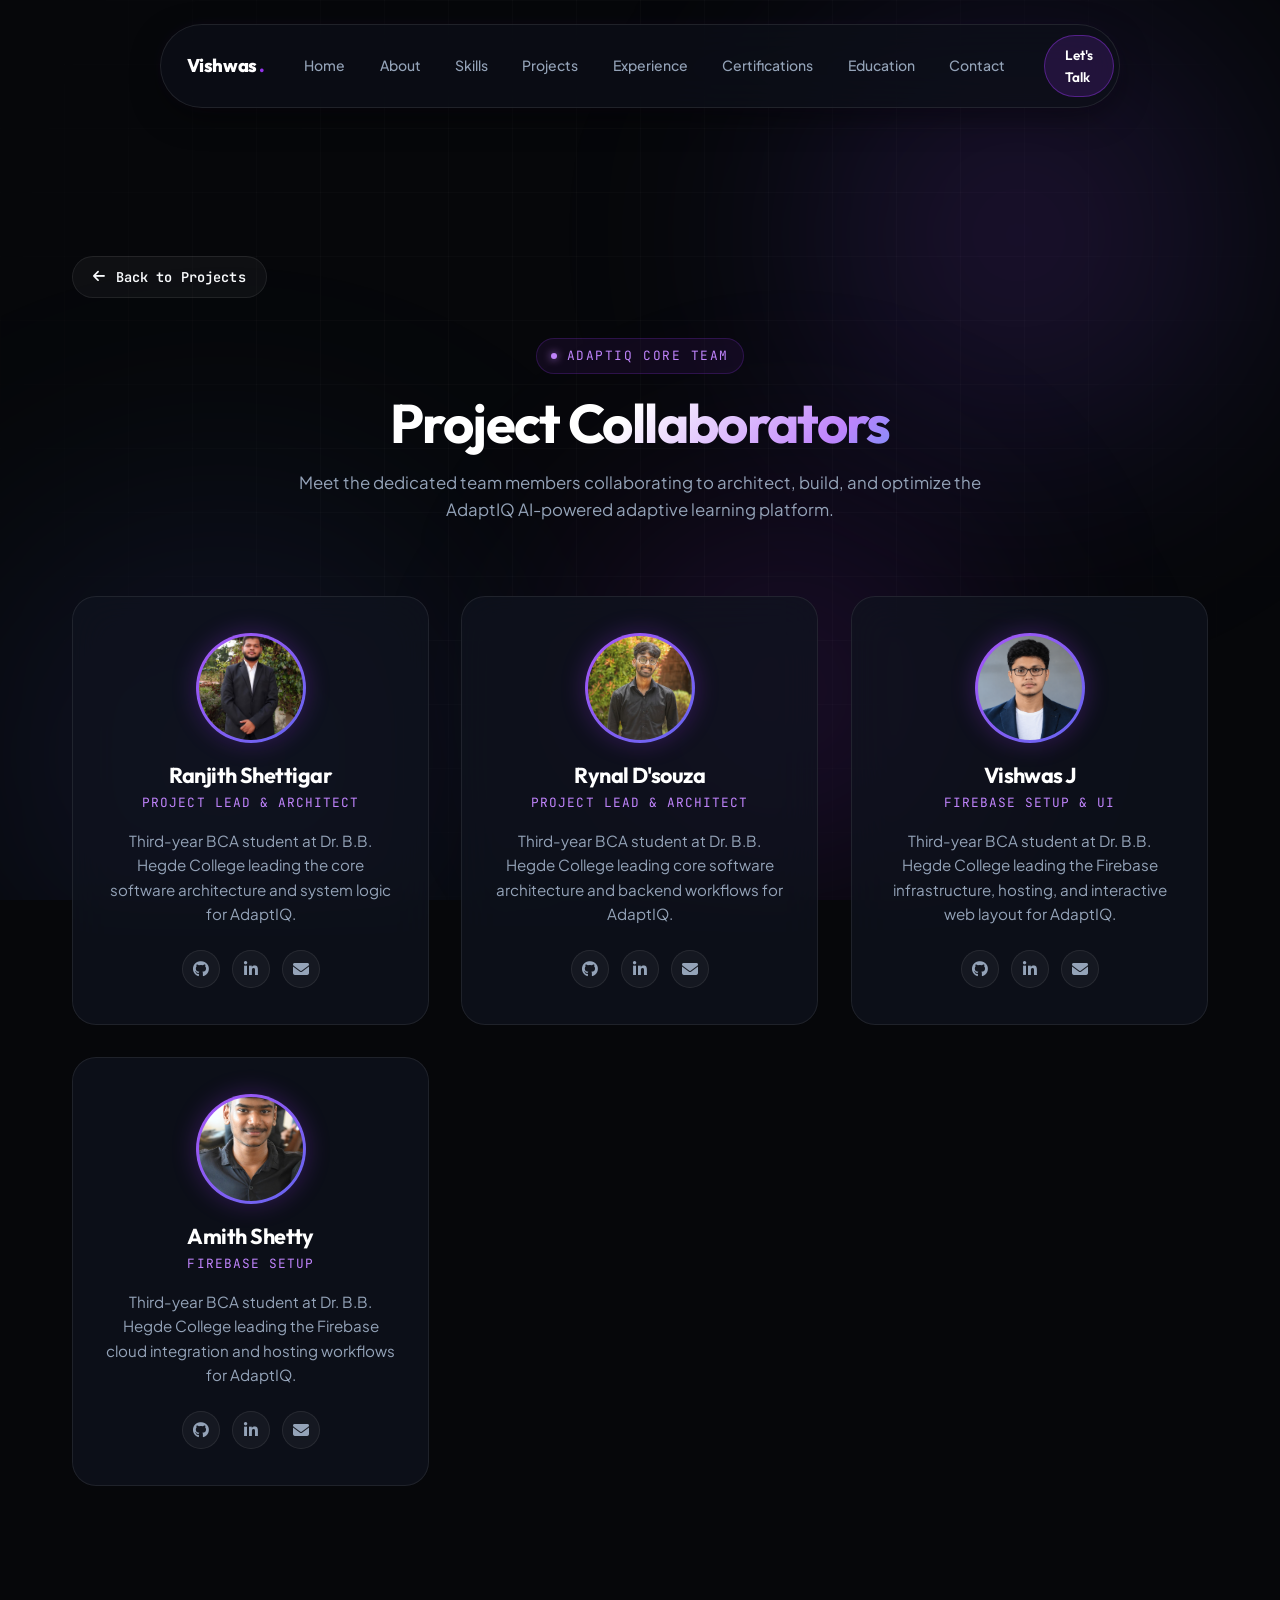
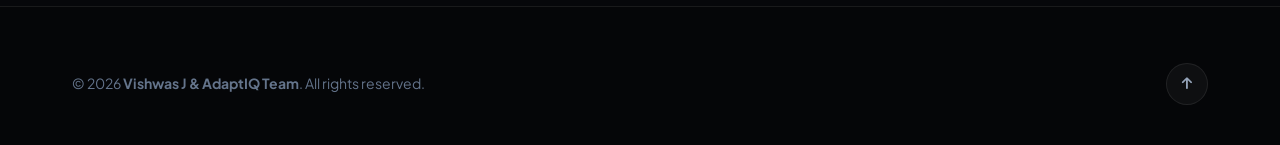
==== commit 8c664b68: "Updated portfolio website" ====
--- a/collaborators.html
+++ b/collaborators.html
@@ -12,6 +12,9 @@
   <meta property="og:type" content="website">
 
   <title>AdaptIQ Project Collaborators | Vishwas J</title>
+
+  <!-- Favicon -->
+  <link rel="icon" type="image/svg+xml" href="favicon.svg">
 
   <!-- Font Awesome Icons -->
   <link rel="stylesheet" href="https://cdnjs.cloudflare.com/ajax/libs/font-awesome/6.5.1/css/all.min.css">
@@ -137,7 +140,7 @@
           <!-- Card 3: Vishwas J -->
           <article class="collaborator-card glass-card reveal-on-scroll delay-150">
             <div class="collaborator-avatar-wrapper">
-              <img src="images/vishwas.png" alt="Vishwas J Avatar" class="collaborator-avatar">
+              <img src="images/vishwas_profile.png?v=3" alt="Vishwas J Avatar" class="collaborator-avatar">
             </div>
             <h2 class="collaborator-name">Vishwas J</h2>
             <span class="collaborator-role">Firebase Setup & UI</span>
--- a/css/style.css
+++ b/css/style.css
@@ -469,197 +469,138 @@
   overflow: hidden;
 }
 
-.hero-ref-container {
+/* ==========================================================================
+   1. HERO SECTION (Modern Balanced 2-Column Layout)
+   ========================================================================== */
+.hero-container-modern {
   display: grid;
-  grid-template-columns: 1.15fr 0.9fr 1.15fr;
-  align-items: center;
-  gap: 2rem;
+  grid-template-columns: 1.25fr 0.95fr;
+  align-items: center;
+  gap: 3.5rem;
   width: 100%;
   position: relative;
   z-index: 2;
-}
-
-/* Left Column */
-.hero-ref-col {
+  padding: 1.5rem 0 3rem;
+}
+
+/* Left Column: Content & Typography */
+.hero-content-col {
   display: flex;
   flex-direction: column;
-}
-
-.hero-ref-left {
   align-items: flex-start;
   text-align: left;
 }
 
-.hero-ref-eyebrow {
-  margin-bottom: 1.5rem;
-}
-
-.hero-ref-eyebrow-pill {
+/* Status Pill */
+.hero-status-pill {
   display: inline-flex;
   align-items: center;
-  gap: 0.4rem;
-  padding: 0.35rem 0.9rem;
+  gap: 0.65rem;
+  padding: 0.45rem 1.05rem;
   border-radius: var(--radius-full);
-  background: rgba(255, 255, 255, 0.05);
-  border: 1px solid rgba(255, 255, 255, 0.12);
+  background: rgba(16, 20, 31, 0.7);
+  border: 1px solid rgba(168, 85, 247, 0.28);
+  backdrop-filter: blur(12px);
+  -webkit-backdrop-filter: blur(12px);
   font-family: var(--font-mono);
   font-size: 0.8rem;
-  letter-spacing: 0.08em;
+  letter-spacing: 0.04em;
   color: #d1d5db;
-  text-transform: uppercase;
-}
-
-.hero-ref-eyebrow-pill strong {
-  color: #ffffff;
-  font-weight: 700;
-  text-decoration: underline;
-  text-underline-offset: 3px;
-  text-decoration-color: var(--accent-purple);
-}
-
-.hero-ref-title {
-  font-size: clamp(2.4rem, 4.4vw, 4.2rem);
+  margin-bottom: 1.4rem;
+  box-shadow: 0 4px 18px rgba(0, 0, 0, 0.35);
+  transition: border-color var(--transition-fast), box-shadow var(--transition-fast);
+}
+
+.hero-status-pill:hover {
+  border-color: rgba(56, 189, 248, 0.45);
+  box-shadow: 0 4px 22px rgba(56, 189, 248, 0.15);
+}
+
+.status-indicator-dot {
+  width: 8px;
+  height: 8px;
+  border-radius: 50%;
+  background: #22c55e;
+  box-shadow: 0 0 10px rgba(34, 197, 94, 0.7);
+  animation: statusDotPulse 2s infinite;
+  flex-shrink: 0;
+}
+
+/* Main Visual Focus: Name */
+.hero-name {
+  font-size: clamp(2.8rem, 5.2vw, 4.4rem);
   font-weight: 900;
   letter-spacing: -0.035em;
-  line-height: 1.04;
-  color: var(--text-bright);
-  text-transform: uppercase;
-  margin-bottom: 1.75rem;
-  word-break: break-word;
-}
-
-.hero-ref-scroll-wrap {
-  margin-top: auto;
-}
-
-.hero-ref-scroll {
-  display: inline-flex;
-  align-items: center;
-  gap: 0.65rem;
-  font-family: var(--font-mono);
-  font-size: 0.78rem;
-  color: var(--text-dim);
-  letter-spacing: 0.12em;
-  text-transform: uppercase;
-  transition: all var(--transition-fast);
-}
-
-.hero-ref-scroll:hover {
-  color: #c084fc;
-}
-
-.scrub-dot {
-  width: 6px;
-  height: 6px;
-  border-radius: 50%;
-  background: #c084fc;
-  box-shadow: 0 0 10px #c084fc;
-}
-
-/* Center Column (Portrait Stage - Seamless Feathered Vignette) */
-.hero-ref-center {
-  align-items: center;
-  justify-content: center;
-  position: relative;
-}
-
-.hero-portrait-stage {
-  position: relative;
-  display: flex;
-  justify-content: center;
-  align-items: center;
-  width: 100%;
-}
-
-.hero-portrait-ambient-glow {
-  position: absolute;
-  top: 45%;
-  left: 50%;
-  transform: translate(-50%, -50%);
-  width: 250px;
-  height: 290px;
-  background: radial-gradient(circle, rgba(147, 51, 234, 0.4) 0%, rgba(56, 189, 248, 0.15) 42%, transparent 70%);
-  filter: blur(45px);
-  pointer-events: none;
-  z-index: 1;
-}
-
-.hero-portrait-wrapper {
-  position: relative;
-  z-index: 2;
-  width: 240px;
-  max-width: 100%;
-  height: 340px;
-  display: flex;
-  justify-content: center;
-  align-items: flex-end;
-  -webkit-mask-image: linear-gradient(to bottom, black 0%, black 76%, transparent 98%);
-  mask-image: linear-gradient(to bottom, black 0%, black 76%, transparent 98%);
-}
-
-.hero-portrait-img {
-  width: 100%;
-  height: 100%;
-  object-fit: cover;
-  object-position: center top;
-  mix-blend-mode: lighten;
-  filter: drop-shadow(0 15px 30px rgba(0, 0, 0, 0.8));
-  transition: transform var(--transition-normal);
-}
-
-.hero-portrait-stage:hover .hero-portrait-img {
-  transform: scale(1.02);
-}
-
-/* Right Column */
-.hero-ref-right {
-  align-items: flex-start;
-  text-align: left;
-}
-
-.hero-ref-motto {
-  font-family: var(--font-mono);
-  font-size: 0.8rem;
-  letter-spacing: 0.16em;
-  text-transform: uppercase;
-  color: #c084fc;
-  margin-bottom: 0.85rem;
-  font-weight: 600;
-}
-
-.hero-ref-desc {
-  font-size: 0.98rem;
-  line-height: 1.65;
-  color: var(--text-secondary);
-  margin-bottom: 1.5rem;
-  max-width: 400px;
-}
-
-.hero-ref-actions {
-  display: flex;
-  align-items: center;
-  gap: 0.85rem;
-  margin-bottom: 1.65rem;
+  line-height: 1.05;
+  color: #ffffff;
+  margin-bottom: 0.65rem;
+  text-transform: none;
+}
+
+/* Professional Headline */
+.hero-headline {
+  font-size: clamp(1.25rem, 2.2vw, 1.65rem);
+  font-weight: 700;
+  letter-spacing: -0.01em;
+  margin-bottom: 1.35rem;
+  line-height: 1.35;
+}
+
+.headline-gradient {
+  background: linear-gradient(135deg, #c084fc 0%, #a855f7 40%, #38bdf8 100%);
+  -webkit-background-clip: text;
+  -webkit-text-fill-color: transparent;
+  background-clip: text;
+  display: inline-block;
+}
+
+/* Honest Introduction */
+.hero-intro {
+  font-size: 1.05rem;
+  line-height: 1.7;
+  color: #94a3b8;
+  margin-bottom: 1.85rem;
+  max-width: 520px;
+}
+
+/* Primary & Secondary CTAs */
+.hero-cta-group {
+  display: flex;
+  align-items: center;
+  gap: 1rem;
+  margin-bottom: 1.85rem;
   flex-wrap: wrap;
 }
 
-.hero-ref-actions .btn-primary {
+.hero-cta-group .btn-primary {
   background: #ffffff;
   color: #090a0f;
   border: 1px solid #ffffff;
   font-weight: 600;
-  box-shadow: 0 4px 20px rgba(255, 255, 255, 0.2);
-}
-
-.hero-ref-actions .btn-primary:hover {
+  box-shadow: 0 4px 20px rgba(255, 255, 255, 0.18);
+  display: inline-flex;
+  align-items: center;
+  gap: 0.55rem;
+}
+
+.hero-cta-group .btn-primary:hover {
   background: #e2e8f0;
   border-color: #e2e8f0;
   color: #000000;
-  box-shadow: 0 6px 25px rgba(255, 255, 255, 0.35);
+  box-shadow: 0 6px 26px rgba(255, 255, 255, 0.32);
   transform: translateY(-2px);
 }
 
-.hero-ref-actions .btn-secondary {
+.hero-cta-group .btn-primary i {
+  transition: transform 0.25s ease;
+  font-size: 0.85rem;
+}
+
+.hero-cta-group .btn-primary:hover i {
+  transform: translateX(3px);
+}
+
+.hero-cta-group .btn-secondary {
   background: rgba(255, 255, 255, 0.05);
   color: #ffffff;
   border: 1px solid rgba(255, 255, 255, 0.18);
@@ -667,7 +608,7 @@
   -webkit-backdrop-filter: blur(12px);
 }
 
-.hero-ref-actions .btn-secondary:hover {
+.hero-cta-group .btn-secondary:hover {
   background: rgba(255, 255, 255, 0.12);
   border-color: rgba(255, 255, 255, 0.35);
   transform: translateY(-2px);
@@ -679,11 +620,105 @@
   font-weight: 600 !important;
 }
 
-.hero-ref-meta {
+/* Social & Meta Links */
+.hero-social-row {
   display: flex;
   align-items: center;
   gap: 0.75rem;
   flex-wrap: wrap;
+}
+
+/* Right Column: Framed Modern Portrait Stage */
+.hero-visual-col {
+  display: flex;
+  justify-content: center;
+  align-items: center;
+  position: relative;
+}
+
+.hero-frame-wrapper {
+  position: relative;
+  width: 100%;
+  max-width: 380px;
+  display: flex;
+  justify-content: center;
+  align-items: center;
+  animation: floatGentle 7s ease-in-out infinite;
+}
+
+.hero-frame-ambient-glow {
+  position: absolute;
+  top: 50%;
+  left: 50%;
+  transform: translate(-50%, -50%);
+  width: 320px;
+  height: 360px;
+  background: radial-gradient(circle, rgba(147, 51, 234, 0.22) 0%, rgba(56, 189, 248, 0.08) 50%, transparent 72%);
+  filter: blur(65px);
+  pointer-events: none;
+  z-index: 1;
+}
+
+.hero-photo-frame {
+  position: relative;
+  z-index: 2;
+  width: 100%;
+  border-radius: 24px;
+  padding: 8px;
+  background: linear-gradient(135deg, rgba(255, 255, 255, 0.08) 0%, rgba(147, 51, 234, 0.12) 50%, rgba(56, 189, 248, 0.06) 100%);
+  border: 1px solid rgba(255, 255, 255, 0.14);
+  box-shadow: 0 20px 45px -15px rgba(0, 0, 0, 0.75),
+              0 0 35px rgba(147, 51, 234, 0.18),
+              inset 0 1px 0 rgba(255, 255, 255, 0.15);
+  backdrop-filter: blur(14px);
+  -webkit-backdrop-filter: blur(14px);
+  transition: transform 0.4s cubic-bezier(0.16, 1, 0.3, 1),
+              box-shadow 0.4s ease,
+              border-color 0.4s ease;
+  overflow: hidden;
+}
+
+.hero-photo-frame:hover {
+  border-color: rgba(168, 85, 247, 0.4);
+  box-shadow: 0 25px 55px -15px rgba(0, 0, 0, 0.85),
+              0 0 45px rgba(147, 51, 234, 0.28);
+  transform: translateY(-4px) scale(1.01);
+}
+
+.hero-frame-corner {
+  position: absolute;
+  width: 14px;
+  height: 14px;
+  border-color: #38bdf8;
+  pointer-events: none;
+  z-index: 3;
+}
+
+.hero-frame-corner.corner-tl {
+  top: 12px;
+  left: 12px;
+  border-top: 2px solid #38bdf8;
+  border-left: 2px solid #38bdf8;
+  border-top-left-radius: 6px;
+}
+
+.hero-frame-corner.corner-br {
+  bottom: 12px;
+  right: 12px;
+  border-bottom: 2px solid #a855f7;
+  border-right: 2px solid #a855f7;
+  border-bottom-right-radius: 6px;
+}
+
+.hero-portrait-img {
+  width: 100%;
+  aspect-ratio: 4 / 5;
+  display: block;
+  border-radius: 18px;
+  object-fit: cover;
+  object-position: center 20%;
+  filter: drop-shadow(0 8px 20px rgba(0, 0, 0, 0.4));
+  transition: transform 0.4s cubic-bezier(0.16, 1, 0.3, 1);
 }
 
 /* ==========================================================================
--- a/css/responsive.css
+++ b/css/responsive.css
@@ -12,13 +12,12 @@
     margin: 0 auto;
   }
 
-  .hero-ref-container {
-    gap: 3rem;
-  }
-
-  .hero-portrait-wrapper {
-    width: 260px;
-    height: 360px;
+  .hero-container-modern {
+    gap: 4.5rem;
+  }
+
+  .hero-frame-wrapper {
+    max-width: 420px;
   }
 
   .about-card-unified {
@@ -30,23 +29,16 @@
    2. Laptops & Small Desktops (max-width: 1200px)
    ========================================================================== */
 @media (max-width: 1200px) {
-  .hero-ref-container {
-    grid-template-columns: 1.1fr 0.8fr 1.1fr;
-    gap: 1.5rem;
-  }
-
-  .hero-portrait-wrapper {
-    width: 220px;
-    height: 320px;
-  }
-
-  .hero-portrait-ambient-glow {
-    width: 230px;
-    height: 270px;
-  }
-
-  .hero-ref-title {
-    font-size: clamp(2.3rem, 3.8vw, 3.6rem);
+  .hero-container-modern {
+    gap: 2.5rem;
+  }
+
+  .hero-frame-wrapper {
+    max-width: 330px;
+  }
+
+  .hero-name {
+    font-size: clamp(2.4rem, 4.4vw, 3.8rem);
   }
 
   .about-card-unified {
@@ -67,67 +59,54 @@
   }
 
   /* Hero Section: Centered 1-column stack */
-  .hero-ref-container {
+  .hero-container-modern {
     grid-template-columns: 1fr;
-    gap: 1.5rem;
+    gap: 2.5rem;
     text-align: center;
-  }
-
-  .hero-ref-left {
+    padding: 1.5rem 0 2.5rem;
+  }
+
+  .hero-content-col {
     align-items: center;
     text-align: center;
     order: 1;
   }
 
-  .hero-ref-eyebrow {
-    margin-bottom: 1rem;
-  }
-
-  .hero-ref-title {
-    font-size: clamp(2.2rem, 5.5vw, 3.2rem);
-    line-height: 1.1;
-    margin-bottom: 0.75rem;
-  }
-
-  .hero-ref-scroll-wrap {
-    display: none;
-  }
-
-  .hero-ref-center {
+  .hero-status-pill {
+    margin-bottom: 1.25rem;
+  }
+
+  .hero-name {
+    font-size: clamp(2.4rem, 6vw, 3.4rem);
+  }
+
+  .hero-headline {
+    font-size: 1.25rem;
+    margin-bottom: 1.25rem;
+  }
+
+  .hero-intro {
+    max-width: 480px;
+    margin: 0 auto 1.5rem;
+    text-align: center;
+  }
+
+  .hero-cta-group {
+    justify-content: center;
+    margin-bottom: 1.5rem;
+  }
+
+  .hero-social-row {
+    justify-content: center;
+  }
+
+  .hero-visual-col {
     order: 2;
-    margin: 0.5rem auto;
-  }
-
-  .hero-portrait-wrapper {
-    width: 200px;
-    height: 280px;
-  }
-
-  .hero-portrait-ambient-glow {
-    width: 210px;
-    height: 250px;
-    filter: blur(35px);
-  }
-
-  .hero-ref-right {
-    order: 3;
-    align-items: center;
-    text-align: center;
-  }
-
-  .hero-ref-desc {
-    max-width: 440px;
-    margin: 0 auto 1.35rem;
-    text-align: center;
-  }
-
-  .hero-ref-actions {
-    justify-content: center;
-    margin-bottom: 1.35rem;
-  }
-
-  .hero-ref-meta {
-    justify-content: center;
+    margin: 0 auto;
+  }
+
+  .hero-frame-wrapper {
+    max-width: 290px;
   }
 
   /* About Section */
@@ -289,27 +268,30 @@
     padding-bottom: 2.25rem;
   }
 
-  .hero-ref-title {
-    font-size: clamp(1.85rem, 6vw, 2.5rem);
+  .hero-name {
+    font-size: clamp(2.1rem, 7vw, 2.75rem);
     line-height: 1.1;
-    margin-bottom: 0.65rem;
-  }
-
-  .hero-portrait-wrapper {
-    width: 180px;
-    height: 250px;
-  }
-
-  .hero-portrait-ambient-glow {
-    width: 190px;
-    height: 220px;
-    filter: blur(30px);
-  }
-
-  .hero-ref-desc {
-    font-size: 0.92rem;
+    margin-bottom: 0.5rem;
+  }
+
+  .hero-headline {
+    font-size: 1.15rem;
+    margin-bottom: 1.15rem;
+  }
+
+  .hero-frame-wrapper {
+    max-width: 250px;
+  }
+
+  .hero-photo-frame {
+    border-radius: 20px;
+    padding: 6px;
+  }
+
+  .hero-intro {
+    font-size: 0.94rem;
     line-height: 1.6;
-    max-width: 380px;
+    max-width: 400px;
     margin-bottom: 1.25rem;
   }
 
@@ -518,22 +500,23 @@
     flex-direction: column;
     width: 100%;
     max-width: 320px;
-    margin: 0 auto 1.25rem;
+    margin: 0 auto 1.35rem;
     gap: 0.65rem;
   }
 
-  .hero-ref-actions .btn {
+  .hero-cta-group .btn {
     width: 100%;
     justify-content: center;
     min-height: 46px;
     font-size: 0.92rem;
   }
 
-  .hero-ref-meta {
+  .hero-social-row {
     width: 100%;
     max-width: 320px;
     margin: 0 auto;
     gap: 0.5rem;
+    justify-content: center;
   }
 }
 
@@ -568,27 +551,31 @@
     padding-bottom: 2rem;
   }
 
-  .hero-ref-title {
-    font-size: clamp(1.6rem, 6.8vw, 2.1rem);
-    line-height: 1.14;
-    margin-bottom: 0.55rem;
-  }
-
-  .hero-portrait-wrapper {
-    width: 155px;
-    height: 215px;
-  }
-
-  .hero-portrait-ambient-glow {
-    width: 160px;
-    height: 190px;
-    filter: blur(25px);
-  }
-
-  .hero-ref-desc {
+  .hero-name {
+    font-size: clamp(1.9rem, 7.5vw, 2.35rem);
+    line-height: 1.12;
+    margin-bottom: 0.45rem;
+  }
+
+  .hero-headline {
+    font-size: 1.05rem;
+    margin-bottom: 0.95rem;
+  }
+
+  .hero-status-pill {
+    font-size: 0.72rem;
+    padding: 0.35rem 0.8rem;
+    margin-bottom: 1rem;
+  }
+
+  .hero-intro {
     font-size: 0.88rem;
     line-height: 1.55;
-    margin-bottom: 1.15rem;
+    margin-bottom: 1.2rem;
+  }
+
+  .hero-frame-wrapper {
+    max-width: 210px;
   }
 
   .social-pill {
@@ -754,20 +741,18 @@
    7. Small Mobile Phones (max-width: 375px)
    ========================================================================== */
 @media (max-width: 375px) {
-  .hero-ref-title {
-    font-size: 1.55rem;
+  .hero-name {
+    font-size: 1.8rem;
     line-height: 1.15;
   }
 
-  .hero-portrait-wrapper {
-    width: 140px;
-    height: 195px;
-  }
-
-  .hero-portrait-ambient-glow {
-    width: 145px;
-    height: 170px;
-    filter: blur(20px);
+  .hero-status-pill {
+    font-size: 0.68rem;
+    padding: 0.3rem 0.75rem;
+  }
+
+  .hero-frame-wrapper {
+    max-width: 190px;
   }
 
   .social-pill {
@@ -805,19 +790,13 @@
     padding: 0.45rem 0.75rem;
   }
 
-  .hero-ref-eyebrow-pill {
-    font-size: 0.7rem;
-    padding: 0.25rem 0.55rem;
-  }
-
-  .hero-ref-title {
-    font-size: 1.4rem;
+  .hero-name {
+    font-size: 1.6rem;
     line-height: 1.16;
   }
 
-  .hero-portrait-wrapper {
-    width: 130px;
-    height: 180px;
+  .hero-frame-wrapper {
+    max-width: 170px;
   }
 
   .about-card-unified {
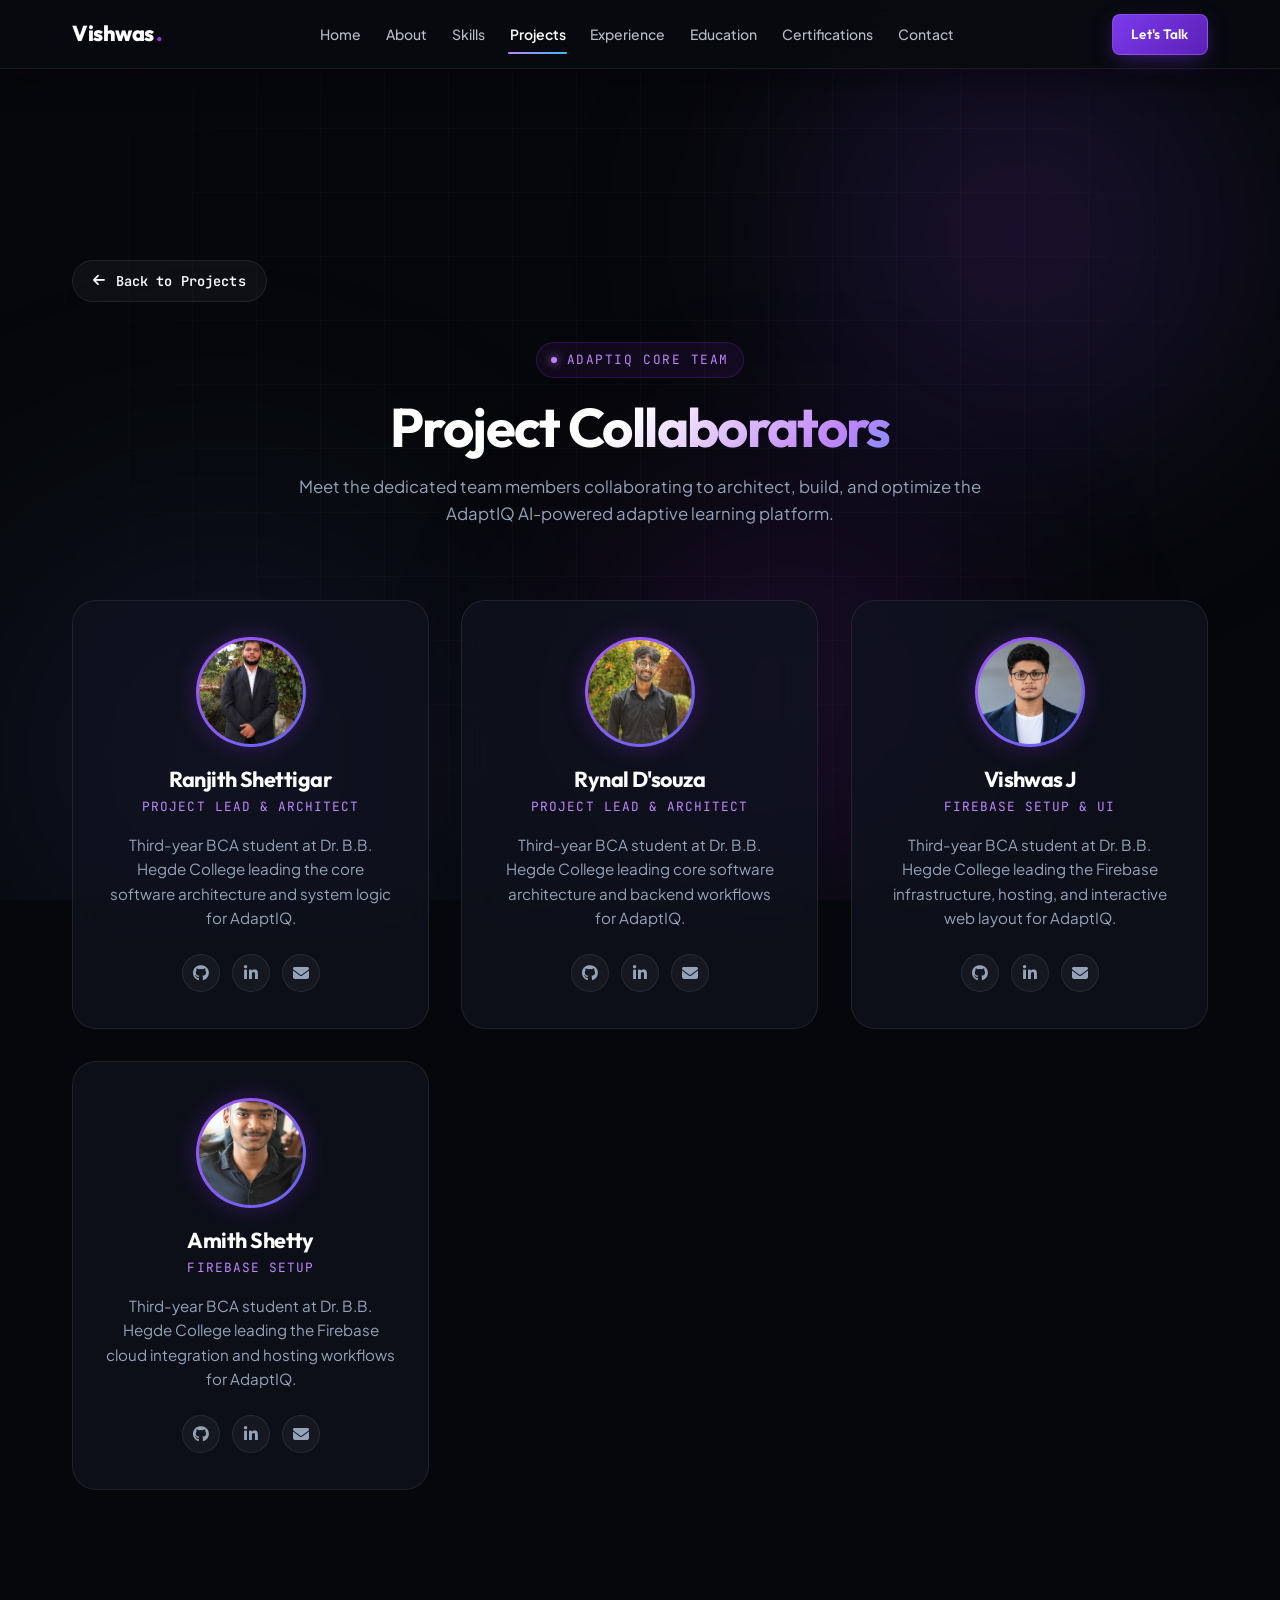
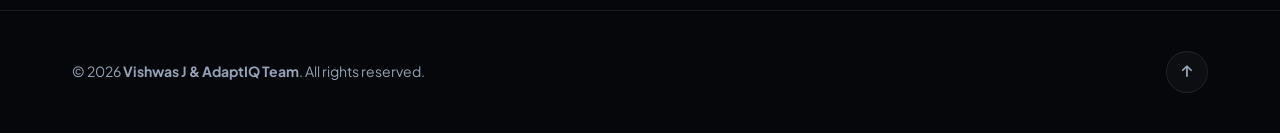
==== commit 2c2b073b: "Update portfolio design and improve sections" ====
--- a/collaborators.html
+++ b/collaborators.html
@@ -16,6 +16,11 @@
   <!-- Favicon -->
   <link rel="icon" type="image/svg+xml" href="favicon.svg">
 
+  <!-- Fonts -->
+  <link rel="preconnect" href="https://fonts.googleapis.com">
+  <link rel="preconnect" href="https://fonts.gstatic.com" crossorigin>
+  <link rel="stylesheet" href="https://fonts.googleapis.com/css2?family=JetBrains+Mono:wght@400;500;600&family=Outfit:wght@400;500;600;700;800;900&family=Plus+Jakarta+Sans:wght@400;500;600;700&display=swap">
+
   <!-- Font Awesome Icons -->
   <link rel="stylesheet" href="https://cdnjs.cloudflare.com/ajax/libs/font-awesome/6.5.1/css/all.min.css">
 
@@ -34,37 +39,46 @@
     <div class="ambient-grid"></div>
   </div>
 
-  <!-- Floating Glass Navigation -->
-  <header class="header-wrapper" id="header-wrapper">
-    <nav class="nav-container" aria-label="Main Navigation">
-      <a href="index.html#home" class="nav-logo">
+  <!-- Site Navigation -->
+  <header class="site-header site-header-solid" id="header-wrapper">
+    <a href="#main-content" class="skip-link visually-hidden">Skip to main content</a>
+    <div class="header-inner">
+      <a href="index.html#home" class="site-logo">
         Vishwas<span>.</span>
       </a>
 
-      <div class="nav-links" id="nav-links">
-        <a href="index.html#home" class="nav-link">Home</a>
-        <a href="index.html#about" class="nav-link">About</a>
-        <a href="index.html#skills" class="nav-link">Skills</a>
-        <a href="index.html#projects" class="nav-link active">Projects</a>
-        <a href="index.html#experience" class="nav-link">Experience</a>
-        <a href="index.html#certifications" class="nav-link">Certifications</a>
-        <a href="index.html#education" class="nav-link">Education</a>
-        <a href="index.html#contact" class="nav-link">Contact</a>
+      <nav class="site-nav" aria-label="Primary">
+        <button
+          class="menu-button"
+          type="button"
+          popovertarget="site-menu"
+          popovertargetaction="toggle"
+          aria-controls="site-menu"
+        >
+          <i class="fa-solid fa-bars" aria-hidden="true"></i>
+          <span>Menu</span>
+        </button>
+
+        <ul id="site-menu" class="site-menu" popover="auto">
+          <li><a href="index.html#home" class="nav-link">Home</a></li>
+          <li><a href="index.html#about" class="nav-link">About</a></li>
+          <li><a href="index.html#skills" class="nav-link">Skills</a></li>
+          <li><a href="index.html#projects" class="nav-link active" aria-current="page">Projects</a></li>
+          <li><a href="index.html#experience" class="nav-link">Experience</a></li>
+          <li><a href="index.html#education" class="nav-link">Education</a></li>
+          <li><a href="index.html#certifications" class="nav-link">Certifications</a></li>
+          <li><a href="index.html#contact" class="nav-link">Contact</a></li>
+        </ul>
+      </nav>
+
+      <div class="header-actions">
+        <a href="index.html#contact" class="btn-nav-cta">Let's Talk</a>
       </div>
-
-      <div class="nav-actions">
-        <a href="index.html#contact" class="btn-nav-cta">Let's Talk</a>
-        <button class="hamburger" id="hamburger" aria-label="Toggle Navigation Menu">
-          <span></span>
-          <span></span>
-          <span></span>
-        </button>
-      </div>
-    </nav>
+    </div>
   </header>
 
   <!-- Main Content -->
-  <main style="padding-top: calc(var(--nav-height) + 4rem);">
+  <main id="main-content" tabindex="-1" style="padding-top: calc(var(--nav-height) + 4rem);">
     <section class="section" id="collaborators">
       <div class="container">
         
@@ -201,6 +215,6 @@
   </footer>
 
   <!-- Script File -->
-  <script src="js/script.js"></script>
+  <script defer src="js/script.js"></script>
 </body>
 </html>
--- a/css/style.css
+++ b/css/style.css
@@ -3,12 +3,10 @@
    Art-Directed, Editorial & Minimal Dark Aesthetic
    ========================================================================== */
 
-/* Google Fonts Import */
-@import url('https://fonts.googleapis.com/css2?family=JetBrains+Mono:wght@400;500;600&family=Outfit:wght@400;500;600;700;800;900&family=Plus+Jakarta+Sans:wght@400;500;600;700&display=swap');
-
 :root {
   /* Cinematic Dark Theme Palette */
   --bg-primary: #06070a;
+  --bg-hero: #06070a;
   --bg-secondary: #0a0c13;
   --bg-surface: #10131d;
   --bg-card: rgba(16, 20, 31, 0.72);
@@ -21,6 +19,12 @@
   --border-glow: rgba(147, 51, 234, 0.38);
   --border-glow-cyan: rgba(56, 189, 248, 0.35);
 
+  /* Editorial Hero Accents (Portfolio Purple-Cyan Theme, WCAG AA Checked) */
+  --hero-accent: #c084fc;          /* 7.62:1 on #06070a */
+  --hero-accent-cyan: #38bdf8;     /* 9.40:1 on #06070a */
+  --hero-cta-bg: linear-gradient(135deg, #7c3aed 0%, #5b21b6 100%);        /* >= 5.70:1 with #ffffff */
+  --hero-cta-bg-hover: linear-gradient(135deg, #9333ea 0%, #6d28d9 100%);  /* >= 5.38:1 with #ffffff */
+
   /* Accents & Gradients */
   --accent-purple: #9333ea;
   --accent-violet: #7c3aed;
@@ -51,7 +55,7 @@
   --radius-lg: 24px;
   --radius-full: 9999px;
   --max-width: 1200px;
-  --nav-height: 72px;
+  --nav-height: 76px;
 
   /* Transitions */
   --transition-fast: 0.2s cubic-bezier(0.16, 1, 0.3, 1);
@@ -91,6 +95,38 @@
   line-height: 1.15;
   letter-spacing: -0.025em;
   font-weight: 700;
+  text-wrap: balance;
+}
+
+p, li {
+  text-wrap: pretty;
+}
+
+/* Visually Hidden & Skip Link Utility */
+.visually-hidden:where(:not(:focus-within, :active)) {
+  position: absolute !important;
+  clip-path: inset(50%) !important;
+  overflow: hidden !important;
+  width: 1px !important;
+  height: 1px !important;
+  margin: -1px !important;
+  padding: 0 !important;
+  border: 0 !important;
+  white-space: nowrap !important;
+}
+
+.skip-link:focus-visible {
+  position: fixed;
+  inset-block-start: 1rem;
+  inset-inline-start: 1rem;
+  z-index: 2000;
+  padding: 0.75rem 1.25rem;
+  border-radius: var(--radius-xs);
+  background-color: var(--hero-cta-bg);
+  color: #ffffff;
+  font-weight: 700;
+  font-size: 0.875rem;
+  box-shadow: 0 10px 30px rgba(0, 0, 0, 0.6);
 }
 
 a {
@@ -332,393 +368,618 @@
 }
 
 /* ==========================================================================
-   FLOATING GLASS NAVIGATION BAR (Inspired by Reference 2)
+   SITE HEADER & RESPONSIVE POPOVER NAVIGATION (Editorial Studio Bar)
    ========================================================================== */
-.header-wrapper {
+.site-header {
   position: fixed;
-  top: 1.5rem;
-  left: 0;
-  width: 100%;
+  inset-block-start: 0;
+  inset-inline: 0;
   z-index: 1000;
-  display: flex;
-  justify-content: center;
-  pointer-events: none;
-  transition: all var(--transition-normal);
-}
-
-.nav-container {
-  pointer-events: auto;
-  display: flex;
-  align-items: center;
+  padding-block: 1.1rem;
+  background: linear-gradient(180deg, rgba(6, 7, 10, 0.76) 0%, rgba(6, 7, 10, 0) 100%);
+  border-block-end: 1px solid transparent;
+  transition: background-color var(--transition-normal), border-color var(--transition-normal), box-shadow var(--transition-normal), padding var(--transition-normal);
+}
+
+.site-header.header-scrolled,
+.site-header.site-header-solid {
+  padding-block: 0.85rem;
+  background: rgba(8, 10, 16, 0.9);
+  backdrop-filter: blur(18px);
+  -webkit-backdrop-filter: blur(18px);
+  border-block-end-color: rgba(255, 255, 255, 0.08);
+  box-shadow: 0 12px 35px -10px rgba(0, 0, 0, 0.75), 0 0 28px -12px rgba(147, 51, 234, 0.28);
+}
+
+.site-header.is-measuring * {
+  transition: none !important;
+}
+
+.header-inner {
+  max-inline-size: min(var(--max-width), 100%);
+  margin-inline: auto;
+  padding-inline: 2rem;
+  display: flex;
+  align-items: safe center;
   justify-content: space-between;
   gap: 1.5rem;
-  background: rgba(12, 15, 24, 0.75);
-  backdrop-filter: blur(20px);
-  -webkit-backdrop-filter: blur(20px);
-  border: 1px solid rgba(255, 255, 255, 0.09);
-  padding: 0.6rem 0.8rem 0.6rem 1.6rem;
-  border-radius: var(--radius-full);
-  box-shadow: 0 10px 35px -8px rgba(0, 0, 0, 0.65), 0 0 20px -8px rgba(147, 51, 234, 0.15);
-  max-width: 960px;
-  width: calc(100% - 3rem);
-  transition: all var(--transition-normal);
-}
-
-.header-scrolled .nav-container {
-  background: rgba(8, 10, 16, 0.9);
-  border-color: rgba(255, 255, 255, 0.14);
-  box-shadow: 0 14px 40px -6px rgba(0, 0, 0, 0.8), 0 0 30px -5px rgba(147, 51, 234, 0.25);
-}
-
-.nav-logo {
+}
+
+.header-inner > * {
+  flex-shrink: 0;
+  white-space: nowrap;
+}
+
+.site-logo {
   font-family: var(--font-display);
   font-weight: 800;
-  font-size: 1.15rem;
+  font-size: 1.35rem;
   letter-spacing: -0.02em;
   color: var(--text-bright);
-  display: flex;
-  align-items: center;
-  gap: 0.15rem;
-}
-
-.nav-logo span {
+  display: inline-flex;
+  align-items: center;
+  gap: 0.1rem;
+  min-block-size: 40px;
+}
+
+.site-logo span {
   color: var(--accent-purple);
 }
 
-.nav-links {
-  display: flex;
-  align-items: center;
+.site-nav {
+  display: flex;
+  align-items: center;
+  order: 2;
+}
+
+.header-actions {
+  display: flex;
+  align-items: center;
+  gap: 0.65rem;
+  order: 1;
+  margin-inline-start: auto;
+}
+
+.site-header.is-wide .site-nav {
+  order: 1;
+}
+
+.site-header.is-wide .header-actions {
+  order: 2;
+  margin-inline-start: 0;
+}
+
+.nav-search-btn {
+  display: inline-flex;
+  align-items: center;
+  justify-content: center;
+  inline-size: 40px;
+  block-size: 40px;
+  border-radius: var(--radius-xs);
+  color: #cbd5e1;
+  background: transparent;
+  cursor: pointer;
+  transition: color var(--transition-fast), background-color var(--transition-fast);
+}
+
+.nav-search-btn:hover {
+  color: #ffffff;
+  background: rgba(255, 255, 255, 0.08);
+}
+
+.menu-button {
+  anchor-name: --menu-button;
+  display: inline-flex;
+  align-items: center;
+  justify-content: center;
+  gap: 0.5rem;
+  min-inline-size: 44px;
+  min-block-size: 40px;
+  padding: 0.45rem 0.9rem;
+  border-radius: var(--radius-xs);
+  border: 1px solid rgba(255, 255, 255, 0.16);
+  background: rgba(16, 20, 31, 0.8);
+  color: #f8fafc;
+  font-family: var(--font-display);
+  font-size: 0.85rem;
+  font-weight: 600;
+  cursor: pointer;
+  transition: background-color var(--transition-fast), border-color var(--transition-fast);
+}
+
+.menu-button:hover {
+  background: rgba(147, 51, 234, 0.18);
+  border-color: rgba(168, 85, 247, 0.45);
+}
+
+@supports not selector(:popover-open) {
+  [popover]:not(.\:popover-open) {
+    display: none;
+  }
+}
+
+.site-menu {
+  position: fixed;
+  inset: auto;
+  inset-block-start: 4.5rem;
+  inset-block-start: anchor(--menu-button bottom);
+  inset-inline-end: 1rem;
+  inline-size: min(82dvw, 19rem);
+  max-inline-size: calc(100dvw - 2rem);
+  block-size: fit-content;
+  max-block-size: calc(100dvh - 6rem);
+  margin-block-start: 0.5rem;
+  padding: 0.75rem;
+  overflow: auto;
+  background: rgba(10, 12, 19, 0.98);
+  backdrop-filter: blur(22px);
+  -webkit-backdrop-filter: blur(22px);
+  border: 1px solid rgba(168, 85, 247, 0.28);
+  border-radius: var(--radius-md);
+  box-shadow: 0 20px 50px rgba(0, 0, 0, 0.85), 0 0 30px -8px rgba(147, 51, 234, 0.28);
+  color: var(--text-primary);
+}
+
+.site-menu:is(:popover-open, .\:popover-open) {
+  display: grid;
   gap: 0.25rem;
 }
 
+.site-menu::backdrop {
+  background: rgba(6, 7, 10, 0.6);
+  backdrop-filter: blur(3px);
+}
+
 .nav-link {
-  font-size: 0.875rem;
+  position: relative;
+  display: inline-flex;
+  align-items: center;
+  inline-size: 100%;
+  min-block-size: 42px;
+  padding: 0.5rem 0.85rem;
+  font-size: 0.92rem;
   font-weight: 500;
-  color: var(--text-secondary);
-  padding: 0.45rem 0.95rem;
-  border-radius: var(--radius-full);
-  transition: all var(--transition-fast);
+  color: #b8bcc4;
+  border-radius: var(--radius-xs);
+  transition: color var(--transition-fast), background-color var(--transition-fast);
 }
 
 .nav-link:hover {
   color: #ffffff;
-  background: rgba(255, 255, 255, 0.05);
-}
-
-.nav-link.active {
+  background: rgba(255, 255, 255, 0.06);
+}
+
+.nav-link:is([aria-current="page"], .active) {
   color: #ffffff;
-  background: rgba(255, 255, 255, 0.09);
-  font-weight: 600;
-}
-
-.nav-actions {
-  display: flex;
-  align-items: center;
-  gap: 0.75rem;
-}
-
-.btn-nav-cta {
-  padding: 0.5rem 1.25rem;
-  font-size: 0.85rem;
-  font-family: var(--font-display);
   font-weight: 600;
   background: rgba(147, 51, 234, 0.16);
+}
+
+/* Wide Inline Navigation */
+.site-header.is-wide .menu-button {
+  display: none;
+}
+
+.site-header.is-wide .site-menu {
+  position: static;
+  display: flex;
+  align-items: center;
+  gap: 1.35rem;
+  inline-size: auto;
+  max-inline-size: none;
+  block-size: auto;
+  max-block-size: none;
+  overflow: visible;
+  margin: 0;
+  padding: 0;
+  border: 0;
+  border-radius: 0;
+  background: transparent;
+  backdrop-filter: none;
+  -webkit-backdrop-filter: none;
+  box-shadow: none;
+}
+
+.site-header.is-wide .site-menu::backdrop {
+  display: none;
+}
+
+.site-header.is-wide .nav-link {
+  inline-size: auto;
+  min-block-size: 36px;
+  padding: 0.35rem 0.1rem;
+  font-size: 0.875rem;
+  background: transparent;
+  border-radius: 0;
+}
+
+.site-header.is-wide .nav-link:hover {
+  background: transparent;
   color: #ffffff;
-  border: 1px solid rgba(147, 51, 234, 0.45);
-  border-radius: var(--radius-full);
-  transition: all var(--transition-fast);
+}
+
+.site-header.is-wide .nav-link::after {
+  content: '';
+  position: absolute;
+  inset-inline: 0;
+  inset-block-end: -2px;
+  block-size: 2px;
+  border-radius: 2px;
+  background: linear-gradient(90deg, var(--hero-accent), var(--hero-accent-cyan));
+  transform: scaleX(0);
+  transform-origin: center;
+  transition: transform var(--transition-fast);
+}
+
+.site-header.is-wide .nav-link:is([aria-current="page"], .active) {
+  color: #ffffff;
+  background: transparent;
+}
+
+.site-header.is-wide .nav-link:is([aria-current="page"], .active)::after {
+  transform: scaleX(1);
+}
+
+.btn-nav-cta {
+  display: inline-flex;
+  align-items: center;
+  justify-content: center;
+  gap: 0.45rem;
+  min-block-size: 38px;
+  padding: 0.52rem 1.15rem;
+  border-radius: 8px;
+  background: var(--hero-cta-bg);
+  color: #ffffff;
+  font-family: var(--font-display);
+  font-size: 0.85rem;
+  font-weight: 600;
+  letter-spacing: 0.01em;
+  border: 1px solid rgba(192, 132, 252, 0.35);
+  box-shadow: 0 6px 22px -6px rgba(124, 58, 237, 0.55);
+  transition: background var(--transition-fast), transform var(--transition-fast), box-shadow var(--transition-fast);
+}
+
+.btn-nav-cta i {
+  font-size: 0.78rem;
+  transition: transform var(--transition-fast);
 }
 
 .btn-nav-cta:hover {
-  background: var(--accent-purple);
-  border-color: var(--accent-purple);
-  box-shadow: 0 0 20px rgba(147, 51, 234, 0.4);
-}
-
-/* Mobile Hamburger */
-.hamburger {
-  display: none;
+  background: var(--hero-cta-bg-hover);
+  color: #ffffff;
+  transform: translateY(-1px);
+  box-shadow: 0 10px 28px -6px rgba(147, 51, 234, 0.72);
+}
+
+.btn-nav-cta:hover i {
+  transform: translateX(2px);
+}
+
+@media (prefers-reduced-motion: no-preference) {
+  .site-header:not(.is-wide) .site-menu {
+    opacity: 0;
+    translate: 0 -8px;
+    transition:
+      display 0.22s ease-out,
+      overlay 0.22s ease-out,
+      opacity 0.22s ease-out,
+      translate 0.22s ease-out;
+    transition-behavior: allow-discrete;
+  }
+
+  .site-header:not(.is-wide) .site-menu:is(:popover-open, .\:popover-open) {
+    opacity: 1;
+    translate: 0 0;
+  }
+
+  @starting-style {
+    .site-header:not(.is-wide) .site-menu:is(:popover-open, .\:popover-open) {
+      opacity: 0;
+      translate: 0 -8px;
+    }
+  }
+}
+
+@media (forced-colors: active) {
+  .site-header.is-wide .nav-link:is([aria-current="page"], .active)::after {
+    background: Highlight;
+  }
+  .btn-nav-cta,
+  .menu-button,
+  .nav-search-btn {
+    border: 1px solid ButtonText;
+  }
+}
+
+@media (pointer: coarse) {
+  .menu-button,
+  .btn-nav-cta,
+  .nav-link,
+  .nav-search-btn {
+    min-block-size: 44px;
+  }
+  .nav-search-btn {
+    min-inline-size: 44px;
+  }
+}
+
+/* Quick Jump Search Modal */
+.portfolio-search-dialog {
+  margin: auto;
+  inline-size: min(92dvw, 34rem);
+  max-block-size: 82dvh;
+  padding: 1.5rem;
+  border-radius: var(--radius-lg);
+  border: 1px solid rgba(168, 85, 247, 0.35);
+  background: rgba(12, 15, 24, 0.98);
+  color: var(--text-primary);
+  box-shadow: 0 25px 60px rgba(0, 0, 0, 0.85), 0 0 40px -10px rgba(147, 51, 234, 0.35);
+}
+
+.portfolio-search-dialog::backdrop {
+  background: rgba(6, 7, 10, 0.75);
+  backdrop-filter: blur(6px);
+}
+
+.search-dialog-header {
+  display: flex;
+  align-items: center;
+  justify-content: space-between;
+  gap: 1rem;
+  margin-block-end: 1rem;
+}
+
+.search-dialog-title {
+  font-size: 1.15rem;
+  font-weight: 700;
+  color: #ffffff;
+}
+
+.search-dialog-close {
+  display: inline-flex;
+  align-items: center;
+  justify-content: center;
+  inline-size: 40px;
+  block-size: 40px;
+  border-radius: var(--radius-xs);
+  border: 1px solid rgba(255, 255, 255, 0.14);
+  color: var(--text-secondary);
+  cursor: pointer;
+}
+
+.search-dialog-close:hover {
+  color: #ffffff;
+  border-color: rgba(168, 85, 247, 0.5);
+  background: rgba(147, 51, 234, 0.16);
+}
+
+.search-dialog-form {
+  display: flex;
   flex-direction: column;
+  gap: 0.45rem;
+  margin-block-end: 1rem;
+}
+
+.search-dialog-label {
+  font-size: 0.82rem;
+  color: var(--text-secondary);
+}
+
+.search-dialog-input {
+  inline-size: 100%;
+  min-block-size: 46px;
+  padding: 0.65rem 1rem;
+  border-radius: var(--radius-sm);
+  border: 1px solid rgba(255, 255, 255, 0.16);
+  background: rgba(6, 7, 10, 0.85);
+  color: #ffffff;
+  font-size: max(1rem, 1em);
+}
+
+.search-dialog-input:focus-visible {
+  outline: 2px solid var(--accent-cyan);
+  outline-offset: 2px;
+}
+
+.search-dialog-results {
+  display: grid;
+  gap: 0.4rem;
+  max-block-size: 46dvh;
+  overflow-y: auto;
+}
+
+.search-result-link {
+  display: flex;
+  align-items: center;
   justify-content: space-between;
-  width: 24px;
-  height: 18px;
-  cursor: pointer;
-  background: transparent;
-  border: none;
-}
-
-.hamburger span {
-  display: block;
-  height: 2px;
-  width: 100%;
-  background: var(--text-primary);
-  border-radius: 2px;
-  transition: all 0.3s ease;
+  gap: 0.75rem;
+  padding: 0.7rem 0.9rem;
+  border-radius: var(--radius-xs);
+  background: rgba(255, 255, 255, 0.03);
+  border: 1px solid rgba(255, 255, 255, 0.07);
+  color: #f8fafc;
+  font-size: 0.92rem;
+}
+
+.search-result-link:hover {
+  background: rgba(147, 51, 234, 0.16);
+  border-color: rgba(168, 85, 247, 0.45);
+}
+
+.search-result-tag {
+  font-family: var(--font-mono);
+  font-size: 0.72rem;
+  color: #c084fc;
+  text-transform: uppercase;
+}
+
+.search-dialog-empty {
+  color: var(--text-secondary);
+  font-size: 0.9rem;
+  padding: 0.75rem 0;
 }
 
 /* ==========================================================================
-   HERO SECTION (Replicating Reference Image 1)
+   1. HERO SECTION (Transparent Cutout over Ambient Grid & Particle Canvas)
    ========================================================================== */
-.hero {
-  min-height: 100vh;
-  display: flex;
-  align-items: center;
-  padding-top: calc(var(--nav-height) + 1.75rem);
-  padding-bottom: 2.25rem;
-  position: relative;
-  overflow: hidden;
-}
-
-/* ==========================================================================
-   1. HERO SECTION (Modern Balanced 2-Column Layout)
-   ========================================================================== */
-.hero-container-modern {
-  display: grid;
-  grid-template-columns: 1.25fr 0.95fr;
-  align-items: center;
-  gap: 3.5rem;
-  width: 100%;
+.hero-editorial {
   position: relative;
   z-index: 2;
-  padding: 1.5rem 0 3rem;
-}
-
-/* Left Column: Content & Typography */
-.hero-content-col {
+  min-block-size: 100dvh;
+  display: flex;
+  align-items: center;
+  background-color: transparent;
+  overflow: clip;
+  padding-block: calc(var(--nav-height) + 1.25rem) 2.25rem;
+}
+
+.hero-editorial-inner {
+  position: relative;
+  z-index: 2;
+  inline-size: 100%;
+  display: grid;
+  grid-template-columns: minmax(0, 0.84fr) minmax(0, 1.16fr);
+  align-items: center;
+  gap: clamp(1rem, 2.2dvw, 2.25rem);
+}
+
+.hero-content {
   display: flex;
   flex-direction: column;
   align-items: flex-start;
   text-align: left;
-}
-
-/* Status Pill */
-.hero-status-pill {
+  max-inline-size: 38rem;
+  align-self: center;
+}
+
+.hero-media {
+  position: relative;
+  align-self: center;
+  justify-self: end;
+  inline-size: 100%;
+  max-inline-size: min(670px, 52dvw);
+  pointer-events: none;
+}
+
+.hero-media::before {
+  content: '';
+  position: absolute;
+  inset: 8% -4% 8% 4%;
+  z-index: -1;
+  background: radial-gradient(circle at 55% 42%, rgba(147, 51, 234, 0.22) 0%, rgba(99, 102, 241, 0.08) 46%, transparent 72%);
+  filter: blur(42px);
+  pointer-events: none;
+}
+
+.hero-media picture {
+  display: block;
+  inline-size: 100%;
+}
+
+.hero-bg-img {
+  display: block;
+  inline-size: 100%;
+  block-size: auto;
+  max-block-size: min(670px, calc(100dvh - var(--nav-height) - 3rem));
+  aspect-ratio: 713 / 710;
+  object-fit: contain;
+  object-position: center;
+}
+
+.hero-eyebrow {
   display: inline-flex;
   align-items: center;
-  gap: 0.65rem;
-  padding: 0.45rem 1.05rem;
-  border-radius: var(--radius-full);
-  background: rgba(16, 20, 31, 0.7);
-  border: 1px solid rgba(168, 85, 247, 0.28);
-  backdrop-filter: blur(12px);
-  -webkit-backdrop-filter: blur(12px);
+  gap: 0.85rem;
   font-family: var(--font-mono);
-  font-size: 0.8rem;
-  letter-spacing: 0.04em;
-  color: #d1d5db;
-  margin-bottom: 1.4rem;
-  box-shadow: 0 4px 18px rgba(0, 0, 0, 0.35);
-  transition: border-color var(--transition-fast), box-shadow var(--transition-fast);
-}
-
-.hero-status-pill:hover {
-  border-color: rgba(56, 189, 248, 0.45);
-  box-shadow: 0 4px 22px rgba(56, 189, 248, 0.15);
-}
-
-.status-indicator-dot {
-  width: 8px;
-  height: 8px;
-  border-radius: 50%;
-  background: #22c55e;
-  box-shadow: 0 0 10px rgba(34, 197, 94, 0.7);
-  animation: statusDotPulse 2s infinite;
+  font-size: 0.78rem;
+  font-weight: 600;
+  letter-spacing: 0.16em;
+  text-transform: uppercase;
+  color: var(--hero-accent);
+  margin-block-end: 0.9rem;
+}
+
+.hero-eyebrow-line {
+  display: inline-block;
+  inline-size: 28px;
+  block-size: 2px;
+  border-radius: 2px;
+  background: linear-gradient(90deg, var(--hero-accent), var(--hero-accent-cyan));
   flex-shrink: 0;
 }
 
-/* Main Visual Focus: Name */
 .hero-name {
-  font-size: clamp(2.8rem, 5.2vw, 4.4rem);
-  font-weight: 900;
-  letter-spacing: -0.035em;
-  line-height: 1.05;
+  font-family: var(--font-display);
+  font-size: clamp(3.15rem, 5.6vw, 5.1rem);
+  font-weight: 800;
+  line-height: 1.02;
+  letter-spacing: -0.03em;
   color: #ffffff;
-  margin-bottom: 0.65rem;
-  text-transform: none;
-}
-
-/* Professional Headline */
-.hero-headline {
-  font-size: clamp(1.25rem, 2.2vw, 1.65rem);
+  margin-block-end: 0.85rem;
+}
+
+.hero-role-headline {
+  font-family: var(--font-display);
+  font-size: clamp(1.35rem, 2.25vw, 1.85rem);
   font-weight: 700;
-  letter-spacing: -0.01em;
-  margin-bottom: 1.35rem;
-  line-height: 1.35;
-}
-
-.headline-gradient {
-  background: linear-gradient(135deg, #c084fc 0%, #a855f7 40%, #38bdf8 100%);
+  line-height: 1.25;
+  letter-spacing: -0.015em;
+  margin-block-end: 1.05rem;
+  color: #c084fc;
+  background: linear-gradient(135deg, #c084fc 0%, #a78bfa 50%, #38bdf8 100%);
   -webkit-background-clip: text;
   -webkit-text-fill-color: transparent;
   background-clip: text;
-  display: inline-block;
-}
-
-/* Honest Introduction */
-.hero-intro {
-  font-size: 1.05rem;
-  line-height: 1.7;
-  color: #94a3b8;
-  margin-bottom: 1.85rem;
-  max-width: 520px;
-}
-
-/* Primary & Secondary CTAs */
-.hero-cta-group {
-  display: flex;
-  align-items: center;
-  gap: 1rem;
-  margin-bottom: 1.85rem;
+}
+
+.hero-intro-copy {
+  font-family: var(--font-body);
+  font-size: 1rem;
+  line-height: 1.65;
+  color: var(--text-secondary);
+  max-inline-size: 42ch;
+  margin-block-end: 1.9rem;
+}
+
+.hero-social-list {
+  display: flex;
+  align-items: center;
   flex-wrap: wrap;
-}
-
-.hero-cta-group .btn-primary {
-  background: #ffffff;
-  color: #090a0f;
-  border: 1px solid #ffffff;
-  font-weight: 600;
-  box-shadow: 0 4px 20px rgba(255, 255, 255, 0.18);
+  gap: 0.85rem;
+  list-style: none;
+}
+
+.hero-social-btn {
   display: inline-flex;
   align-items: center;
-  gap: 0.55rem;
-}
-
-.hero-cta-group .btn-primary:hover {
-  background: #e2e8f0;
-  border-color: #e2e8f0;
-  color: #000000;
-  box-shadow: 0 6px 26px rgba(255, 255, 255, 0.32);
-  transform: translateY(-2px);
-}
-
-.hero-cta-group .btn-primary i {
-  transition: transform 0.25s ease;
-  font-size: 0.85rem;
-}
-
-.hero-cta-group .btn-primary:hover i {
-  transform: translateX(3px);
-}
-
-.hero-cta-group .btn-secondary {
-  background: rgba(255, 255, 255, 0.05);
-  color: #ffffff;
-  border: 1px solid rgba(255, 255, 255, 0.18);
+  justify-content: center;
+  inline-size: 44px;
+  block-size: 44px;
+  border-radius: 50%;
+  background: rgba(16, 20, 31, 0.72);
+  border: 1px solid rgba(255, 255, 255, 0.14);
+  color: #f8fafc;
+  font-size: 1rem;
   backdrop-filter: blur(12px);
   -webkit-backdrop-filter: blur(12px);
-}
-
-.hero-cta-group .btn-secondary:hover {
-  background: rgba(255, 255, 255, 0.12);
-  border-color: rgba(255, 255, 255, 0.35);
+  transition: background-color var(--transition-fast), border-color var(--transition-fast), color var(--transition-fast), transform var(--transition-fast), box-shadow var(--transition-fast);
+}
+
+.hero-social-btn:hover {
+  background: rgba(147, 51, 234, 0.24);
+  border-color: rgba(192, 132, 252, 0.65);
+  color: #ffffff;
   transform: translateY(-2px);
-}
-
-.btn-pill {
-  border-radius: var(--radius-full) !important;
-  padding: 0.75rem 1.65rem !important;
-  font-weight: 600 !important;
-}
-
-/* Social & Meta Links */
-.hero-social-row {
-  display: flex;
-  align-items: center;
-  gap: 0.75rem;
-  flex-wrap: wrap;
-}
-
-/* Right Column: Framed Modern Portrait Stage */
-.hero-visual-col {
-  display: flex;
-  justify-content: center;
-  align-items: center;
-  position: relative;
-}
-
-.hero-frame-wrapper {
-  position: relative;
-  width: 100%;
-  max-width: 380px;
-  display: flex;
-  justify-content: center;
-  align-items: center;
-  animation: floatGentle 7s ease-in-out infinite;
-}
-
-.hero-frame-ambient-glow {
-  position: absolute;
-  top: 50%;
-  left: 50%;
-  transform: translate(-50%, -50%);
-  width: 320px;
-  height: 360px;
-  background: radial-gradient(circle, rgba(147, 51, 234, 0.22) 0%, rgba(56, 189, 248, 0.08) 50%, transparent 72%);
-  filter: blur(65px);
-  pointer-events: none;
-  z-index: 1;
-}
-
-.hero-photo-frame {
-  position: relative;
-  z-index: 2;
-  width: 100%;
-  border-radius: 24px;
-  padding: 8px;
-  background: linear-gradient(135deg, rgba(255, 255, 255, 0.08) 0%, rgba(147, 51, 234, 0.12) 50%, rgba(56, 189, 248, 0.06) 100%);
-  border: 1px solid rgba(255, 255, 255, 0.14);
-  box-shadow: 0 20px 45px -15px rgba(0, 0, 0, 0.75),
-              0 0 35px rgba(147, 51, 234, 0.18),
-              inset 0 1px 0 rgba(255, 255, 255, 0.15);
-  backdrop-filter: blur(14px);
-  -webkit-backdrop-filter: blur(14px);
-  transition: transform 0.4s cubic-bezier(0.16, 1, 0.3, 1),
-              box-shadow 0.4s ease,
-              border-color 0.4s ease;
-  overflow: hidden;
-}
-
-.hero-photo-frame:hover {
-  border-color: rgba(168, 85, 247, 0.4);
-  box-shadow: 0 25px 55px -15px rgba(0, 0, 0, 0.85),
-              0 0 45px rgba(147, 51, 234, 0.28);
-  transform: translateY(-4px) scale(1.01);
-}
-
-.hero-frame-corner {
-  position: absolute;
-  width: 14px;
-  height: 14px;
-  border-color: #38bdf8;
-  pointer-events: none;
-  z-index: 3;
-}
-
-.hero-frame-corner.corner-tl {
-  top: 12px;
-  left: 12px;
-  border-top: 2px solid #38bdf8;
-  border-left: 2px solid #38bdf8;
-  border-top-left-radius: 6px;
-}
-
-.hero-frame-corner.corner-br {
-  bottom: 12px;
-  right: 12px;
-  border-bottom: 2px solid #a855f7;
-  border-right: 2px solid #a855f7;
-  border-bottom-right-radius: 6px;
-}
-
-.hero-portrait-img {
-  width: 100%;
-  aspect-ratio: 4 / 5;
-  display: block;
-  border-radius: 18px;
-  object-fit: cover;
-  object-position: center 20%;
-  filter: drop-shadow(0 8px 20px rgba(0, 0, 0, 0.4));
-  transition: transform 0.4s cubic-bezier(0.16, 1, 0.3, 1);
+  box-shadow: 0 10px 24px -6px rgba(147, 51, 234, 0.55);
+}
+}
+
+.hero-social-btn:hover {
+  background-color: var(--hero-cta-bg);
+  border-color: var(--hero-accent);
+  color: #ffffff;
+  transform: translateY(-2px);
+  box-shadow: 0 10px 24px -6px rgba(200, 69, 13, 0.65);
 }
 
 /* ==========================================================================
@@ -1138,72 +1399,290 @@
 }
 
 /* ==========================================================================
-   EDUCATION SECTION (Editorial Timeline)
+   EDUCATION SECTION (Glowing Academic Journey Roadmap)
    ========================================================================== */
-.education-timeline {
-  max-width: 860px;
+.edu-roadmap {
+  max-width: 1020px;
   margin: 0 auto;
   position: relative;
-  padding-left: 2.5rem;
-}
-
-.education-timeline::before {
+}
+
+.edu-route-svg {
+  position: absolute;
+  top: 0;
+  left: 50%;
+  width: 120px;
+  height: 100%;
+  transform: translateX(-50%);
+  pointer-events: none;
+  z-index: 1;
+  overflow: visible;
+}
+
+.edu-route-aura {
+  filter: blur(4px);
+}
+
+.edu-roadmap-list {
+  list-style: none;
+  margin: 0;
+  padding: 0;
+  display: grid;
+  grid-template-columns: minmax(0, 1fr);
+  grid-auto-rows: 1fr;
+  position: relative;
+  z-index: 2;
+}
+
+.edu-milestone {
+  display: grid;
+  grid-template-columns: minmax(0, 1fr) 120px minmax(0, 1fr);
+  align-items: stretch;
+  padding-block: 1.35rem;
+}
+
+.edu-card-slot {
+  align-self: center;
+  min-width: 0;
+}
+
+.edu-milestone--left .edu-card-slot {
+  grid-column: 1;
+  grid-row: 1;
+}
+
+.edu-milestone--left .edu-track-col,
+.edu-milestone--right .edu-track-col {
+  grid-column: 2;
+  grid-row: 1;
+}
+
+.edu-milestone--right .edu-card-slot {
+  grid-column: 3;
+  grid-row: 1;
+}
+
+.edu-track-col {
+  position: relative;
+  align-self: stretch;
+  min-height: 100%;
+}
+
+.edu-connector {
+  position: absolute;
+  top: 50%;
+  height: 2px;
+  width: 30%;
+  transform: translateY(-50%);
+  pointer-events: none;
+  transition: opacity var(--transition-normal), box-shadow var(--transition-normal);
+}
+
+.edu-milestone--left .edu-connector {
+  left: 0;
+  background: linear-gradient(to right, rgba(168, 85, 247, 0.28), rgba(192, 132, 252, 0.85));
+}
+
+.edu-milestone--right .edu-connector {
+  right: 0;
+  background: linear-gradient(to left, rgba(168, 85, 247, 0.28), rgba(192, 132, 252, 0.85));
+}
+
+.edu-milestone--current .edu-connector {
+  background: linear-gradient(to right, rgba(56, 189, 248, 0.3), rgba(56, 189, 248, 0.92));
+}
+
+.edu-node {
+  position: absolute;
+  top: 50%;
+  width: 20px;
+  height: 20px;
+  border-radius: 50%;
+  background: #06070a;
+  border: 2px solid rgba(192, 132, 252, 0.82);
+  box-shadow:
+    0 0 0 4px rgba(147, 51, 234, 0.14),
+    0 0 18px rgba(168, 85, 247, 0.6);
+  transform: translate(-50%, -50%);
+  z-index: 3;
+  transition: transform var(--transition-normal), box-shadow var(--transition-normal), border-color var(--transition-normal);
+}
+
+.edu-milestone--left .edu-node {
+  left: 30%;
+}
+
+.edu-milestone--right .edu-node {
+  left: 70%;
+}
+
+.edu-node::after {
   content: '';
   position: absolute;
-  top: 0;
-  bottom: 0;
-  left: 6px;
-  width: 2px;
-  background: linear-gradient(to bottom, var(--accent-purple), rgba(147, 51, 234, 0.1));
-}
-
-.edu-timeline-item {
-  position: relative;
-  margin-bottom: 2.5rem;
-}
-
-.edu-timeline-item:last-child {
-  margin-bottom: 0;
-}
-
-.edu-timeline-dot {
+  inset: 5px;
+  border-radius: 50%;
+  background: #c084fc;
+  box-shadow: 0 0 10px rgba(192, 132, 252, 0.9);
+}
+
+.edu-milestone--current .edu-node {
+  border-color: #38bdf8;
+  box-shadow:
+    0 0 0 5px rgba(56, 189, 248, 0.16),
+    0 0 22px rgba(56, 189, 248, 0.65),
+    0 0 34px rgba(168, 85, 247, 0.35);
+}
+
+.edu-milestone--current .edu-node::after {
+  background: #7dd3fc;
+  box-shadow: 0 0 12px rgba(56, 189, 248, 0.95);
+}
+
+.edu-milestone--current .edu-node::before {
+  content: '';
   position: absolute;
-  top: 1.8rem;
-  left: -2.5rem;
-  width: 14px;
-  height: 14px;
+  inset: -6px;
   border-radius: 50%;
-  background: #06070a;
-  border: 3px solid var(--accent-purple);
-  box-shadow: 0 0 12px var(--accent-purple);
+  border: 1.5px solid rgba(56, 189, 248, 0.5);
+  opacity: 0;
+  pointer-events: none;
+}
+
+@media (hover: hover) {
+  .edu-milestone:hover .edu-node {
+    transform: translate(-50%, -50%) scale(1.16);
+    border-color: #e9d5ff;
+    box-shadow:
+      0 0 0 6px rgba(168, 85, 247, 0.22),
+      0 0 24px rgba(192, 132, 252, 0.78);
+  }
+
+  .edu-milestone--current:hover .edu-node {
+    border-color: #bae6fd;
+    box-shadow:
+      0 0 0 6px rgba(56, 189, 248, 0.24),
+      0 0 26px rgba(56, 189, 248, 0.85);
+  }
+
+  .edu-milestone:hover .edu-connector {
+    box-shadow: 0 0 12px rgba(192, 132, 252, 0.55);
+  }
+
+  .edu-milestone--current:hover .edu-connector {
+    box-shadow: 0 0 12px rgba(56, 189, 248, 0.6);
+  }
 }
 
 .edu-card {
-  padding: 2rem 2.25rem;
+  padding: 1.75rem 2rem;
+}
+
+.edu-milestone--current .edu-card {
+  border-color: rgba(168, 85, 247, 0.28);
+  box-shadow: 0 14px 36px -18px rgba(147, 51, 234, 0.28);
+}
+
+.edu-card-top {
+  display: flex;
+  align-items: center;
+  justify-content: space-between;
+  gap: 0.75rem;
+  flex-wrap: wrap;
+  margin-bottom: 0.85rem;
 }
 
 .edu-period {
   font-family: var(--font-mono);
-  font-size: 0.8rem;
+  font-size: 0.8125rem;
   color: #c084fc;
-  margin-bottom: 0.4rem;
+  letter-spacing: 0.02em;
+}
+
+.edu-badge {
+  display: inline-flex;
+  align-items: center;
+  gap: 0.4rem;
+  padding: 0.26rem 0.72rem;
+  border-radius: var(--radius-full);
+  font-family: var(--font-mono);
+  font-size: 0.74rem;
+  font-weight: 500;
+  color: #e9d5ff;
+  background: rgba(168, 85, 247, 0.12);
+  border: 1px solid rgba(192, 132, 252, 0.28);
+}
+
+.edu-badge--active {
+  color: #bae6fd;
+  background: rgba(56, 189, 248, 0.12);
+  border-color: rgba(56, 189, 248, 0.34);
 }
 
 .edu-degree {
-  font-size: 1.35rem;
-  margin-bottom: 0.3rem;
+  font-size: 1.28rem;
+  line-height: 1.3;
+  margin-bottom: 0.45rem;
 }
 
 .edu-institution {
   font-size: 0.95rem;
   color: var(--text-secondary);
-  margin-bottom: 0.85rem;
-}
-
-.edu-desc {
-  color: var(--text-secondary);
-  line-height: 1.65;
-  font-size: 0.975rem;
+  line-height: 1.5;
+  margin-bottom: 0;
+}
+
+@media (prefers-reduced-motion: no-preference) {
+  .edu-route-waypoints {
+    animation: eduRouteFlow 4.8s linear infinite;
+  }
+
+  .edu-milestone--current .edu-node::before {
+    animation: eduNodeAura 3s ease-out infinite;
+  }
+}
+
+@keyframes eduRouteFlow {
+  from {
+    stroke-dashoffset: 0;
+  }
+  to {
+    stroke-dashoffset: -31;
+  }
+}
+
+@keyframes eduNodeAura {
+  0% {
+    transform: scale(0.95);
+    opacity: 0.65;
+  }
+  70% {
+    transform: scale(1.75);
+    opacity: 0;
+  }
+  100% {
+    transform: scale(1.75);
+    opacity: 0;
+  }
+}
+
+@media (forced-colors: active) {
+  .edu-node {
+    border-color: Highlight;
+    background: Canvas;
+    forced-color-adjust: none;
+  }
+
+  .edu-node::after {
+    background: Highlight;
+  }
+
+  .edu-connector {
+    background: CanvasText;
+  }
+
+  .edu-route-line {
+    stroke: Highlight;
+  }
 }
 
 /* ==========================================================================
@@ -1310,9 +1789,9 @@
    FOOTER
    ========================================================================== */
 .footer {
-  border-top: 1px solid var(--border-subtle);
-  padding: 3.5rem 0 2.5rem;
-  background: #050608;
+  border-block-start: 1px solid rgba(255, 255, 255, 0.08);
+  padding-block: 2.5rem;
+  background-color: var(--bg-primary);
   position: relative;
   z-index: 1;
 }
@@ -1325,9 +1804,54 @@
   gap: 1.5rem;
 }
 
+.footer-inner--minimal {
+  display: grid;
+  grid-template-columns: 1fr auto 1fr;
+  align-items: center;
+  gap: 1.25rem;
+}
+
+.footer-copy-stack {
+  grid-column: 2;
+  display: flex;
+  flex-direction: column;
+  align-items: center;
+  text-align: center;
+  gap: 0.375rem;
+}
+
+.footer-copyright {
+  font-size: 0.9rem;
+  line-height: 1.5;
+  color: var(--text-secondary);
+  letter-spacing: 0.005em;
+}
+
+.footer-author {
+  color: var(--text-primary);
+  font-weight: 600;
+}
+
+.footer-credit {
+  font-size: 0.8125rem;
+  line-height: 1.5;
+  color: #8b97ab;
+  letter-spacing: 0.02em;
+}
+
+.footer-credit-name {
+  color: #c084fc;
+  font-weight: 500;
+}
+
+.footer-inner--minimal .back-to-top {
+  grid-column: 3;
+  justify-self: end;
+}
+
 .footer-copy {
   font-size: 0.875rem;
-  color: var(--text-dim);
+  color: var(--text-secondary);
 }
 
 .footer-links {
@@ -1345,25 +1869,39 @@
 }
 
 .back-to-top {
-  width: 42px;
-  height: 42px;
+  min-inline-size: 42px;
+  min-block-size: 42px;
   border-radius: 50%;
-  background: rgba(255, 255, 255, 0.04);
+  background: rgba(255, 255, 255, 0.03);
   border: 1px solid var(--border-subtle);
   color: var(--text-secondary);
-  display: flex;
+  display: inline-flex;
   align-items: center;
   justify-content: center;
   cursor: pointer;
-  transition: all var(--transition-fast);
+  transition: background-color var(--transition-fast), border-color var(--transition-fast), color var(--transition-fast);
 }
 
 .back-to-top:hover {
-  background: var(--accent-purple);
-  color: #ffffff;
-  border-color: var(--accent-purple);
-  transform: translateY(-3px);
-  box-shadow: 0 0 20px rgba(147, 51, 234, 0.4);
+  background: rgba(147, 51, 234, 0.16);
+  color: var(--text-bright);
+  border-color: rgba(192, 132, 252, 0.45);
+}
+
+@media (pointer: coarse) {
+  .back-to-top {
+    min-inline-size: 44px;
+    min-block-size: 44px;
+  }
+}
+
+@media (forced-colors: active) {
+  .footer {
+    border-block-start-color: CanvasText;
+  }
+  .back-to-top {
+    border-color: ButtonText;
+  }
 }
 
 /* Notification Toast */
--- a/css/responsive.css
+++ b/css/responsive.css
@@ -7,17 +7,18 @@
    1. Large TV & Ultra-wide Screens (min-width: 1600px)
    ========================================================================== */
 @media (min-width: 1600px) {
-  .container {
+  .container,
+  .header-inner {
     max-width: 1280px;
     margin: 0 auto;
   }
 
-  .hero-container-modern {
-    gap: 4.5rem;
-  }
-
-  .hero-frame-wrapper {
-    max-width: 420px;
+  .hero-media {
+    max-inline-size: 720px;
+  }
+
+  .hero-bg-img {
+    max-block-size: min(720px, calc(100dvh - var(--nav-height) - 3rem));
   }
 
   .about-card-unified {
@@ -29,16 +30,8 @@
    2. Laptops & Small Desktops (max-width: 1200px)
    ========================================================================== */
 @media (max-width: 1200px) {
-  .hero-container-modern {
-    gap: 2.5rem;
-  }
-
-  .hero-frame-wrapper {
-    max-width: 330px;
-  }
-
   .hero-name {
-    font-size: clamp(2.4rem, 4.4vw, 3.8rem);
+    font-size: clamp(2.8rem, 5.2vw, 4.4rem);
   }
 
   .about-card-unified {
@@ -58,55 +51,12 @@
     margin-bottom: 3rem;
   }
 
-  /* Hero Section: Centered 1-column stack */
-  .hero-container-modern {
-    grid-template-columns: 1fr;
-    gap: 2.5rem;
-    text-align: center;
-    padding: 1.5rem 0 2.5rem;
-  }
-
-  .hero-content-col {
-    align-items: center;
-    text-align: center;
-    order: 1;
-  }
-
-  .hero-status-pill {
-    margin-bottom: 1.25rem;
-  }
-
-  .hero-name {
-    font-size: clamp(2.4rem, 6vw, 3.4rem);
-  }
-
-  .hero-headline {
-    font-size: 1.25rem;
-    margin-bottom: 1.25rem;
-  }
-
-  .hero-intro {
-    max-width: 480px;
-    margin: 0 auto 1.5rem;
-    text-align: center;
-  }
-
-  .hero-cta-group {
-    justify-content: center;
-    margin-bottom: 1.5rem;
-  }
-
-  .hero-social-row {
-    justify-content: center;
-  }
-
-  .hero-visual-col {
-    order: 2;
-    margin: 0 auto;
-  }
-
-  .hero-frame-wrapper {
-    max-width: 290px;
+  .hero-editorial-inner {
+    gap: 1.25rem;
+  }
+
+  .hero-media {
+    max-inline-size: min(540px, 50dvw);
   }
 
   /* About Section */
@@ -163,6 +113,141 @@
 }
 
 /* ==========================================================================
+   3b. Portrait / Mobile Studio Stack (max-width: 900px)
+   ========================================================================== */
+@media (max-width: 900px) {
+  .site-header {
+    background: rgba(8, 10, 16, 0.88);
+    backdrop-filter: blur(18px);
+    -webkit-backdrop-filter: blur(18px);
+    border-block-end-color: rgba(255, 255, 255, 0.08);
+  }
+
+  .hero-editorial {
+    min-block-size: auto;
+    align-items: center;
+    padding-block: 4.5rem 3.25rem;
+    background: transparent;
+  }
+
+  .hero-editorial-inner {
+    grid-template-columns: 1fr;
+    gap: 1rem;
+  }
+
+  .hero-media {
+    order: -1;
+    justify-self: center;
+    align-self: center;
+    inline-size: min(86dvw, 400px);
+    max-inline-size: 400px;
+    margin-block-end: -0.5rem;
+  }
+
+  .hero-bg-img {
+    max-block-size: 46dvh;
+  }
+
+  .hero-content {
+    align-items: center;
+    text-align: center;
+    margin-inline: auto;
+  }
+
+  .hero-social-list {
+    justify-content: center;
+  }
+}
+
+/* Education Roadmap Single-Column Switch */
+@media (max-width: 860px) {
+  .edu-route-svg {
+    display: none;
+  }
+
+  .edu-roadmap-list {
+    grid-auto-rows: auto;
+  }
+
+  .edu-milestone {
+    grid-template-columns: 44px minmax(0, 1fr);
+    padding-block: 0;
+  }
+
+  .edu-milestone .edu-track-col {
+    grid-column: 1;
+    grid-row: 1;
+  }
+
+  .edu-milestone .edu-card-slot {
+    grid-column: 2;
+    grid-row: 1;
+    padding-block: 0.85rem;
+  }
+
+  .edu-milestone .edu-node {
+    left: 50%;
+  }
+
+  .edu-track-col::before,
+  .edu-track-col::after {
+    content: '';
+    position: absolute;
+    left: 50%;
+    width: 2px;
+    transform: translateX(-50%);
+    pointer-events: none;
+  }
+
+  .edu-track-col::before {
+    top: 0;
+    height: 50%;
+    background: linear-gradient(to bottom, rgba(168, 85, 247, 0.55), rgba(192, 132, 252, 0.85));
+    box-shadow: 0 0 10px rgba(168, 85, 247, 0.45);
+  }
+
+  .edu-track-col::after {
+    top: 50%;
+    height: 50%;
+    background: linear-gradient(to bottom, rgba(192, 132, 252, 0.85), rgba(168, 85, 247, 0.55));
+    box-shadow: 0 0 10px rgba(168, 85, 247, 0.45);
+  }
+
+  .edu-milestone:first-child .edu-track-col::before {
+    top: 12%;
+    height: 38%;
+    background: linear-gradient(to bottom, transparent, rgba(56, 189, 248, 0.9));
+  }
+
+  .edu-milestone:first-child .edu-track-col::after {
+    background: linear-gradient(to bottom, rgba(56, 189, 248, 0.9), rgba(168, 85, 247, 0.68));
+  }
+
+  .edu-milestone:last-child .edu-track-col::after {
+    height: 38%;
+    background: linear-gradient(to bottom, rgba(168, 85, 247, 0.72), transparent);
+  }
+
+  .edu-milestone .edu-connector {
+    left: 50%;
+    right: auto;
+    width: 50%;
+    background: linear-gradient(to right, rgba(192, 132, 252, 0.75), rgba(168, 85, 247, 0.16));
+  }
+
+  .edu-milestone--current .edu-connector {
+    background: linear-gradient(to right, rgba(56, 189, 248, 0.85), rgba(56, 189, 248, 0.18));
+  }
+
+  @media (forced-colors: active) {
+    .edu-milestone .edu-track-col::before,
+    .edu-milestone .edu-track-col::after {
+      background: Highlight;
+    }
+  }
+}
+
+/* ==========================================================================
    4. Mobile Devices & Small Tablets (max-width: 768px)
    ========================================================================== */
 @media (max-width: 768px) {
@@ -170,7 +255,8 @@
     padding: 3.75rem 0;
   }
 
-  .container {
+  .container,
+  .header-inner {
     padding: 0 1.25rem;
   }
 
@@ -189,110 +275,22 @@
     line-height: 1.55;
   }
 
-  /* Floating Navigation Drawer */
-  .header-wrapper {
-    top: 0.85rem;
-  }
-
-  .nav-container {
-    width: calc(100% - 1.5rem);
-    padding: 0.55rem 0.95rem;
-  }
-
-  .nav-logo {
+  .site-logo {
     font-size: 1.2rem;
   }
 
-  .hamburger {
-    display: flex;
-    z-index: 1002;
-    padding: 8px;
-    margin: -8px;
-  }
-
-  .nav-links {
-    position: fixed;
-    top: 0;
-    right: 0;
-    width: 82%;
-    max-width: 320px;
-    height: 100vh;
-    background: rgba(8, 10, 16, 0.98);
-    backdrop-filter: blur(25px);
-    -webkit-backdrop-filter: blur(25px);
-    border-left: 1px solid var(--border-glass);
-    flex-direction: column;
-    justify-content: center;
-    align-items: flex-start;
-    gap: 1.25rem;
-    padding: 4.5rem 2rem 2rem;
-    box-shadow: -15px 0 50px rgba(0, 0, 0, 0.85);
-    transform: translateX(100%);
-    transition: transform 0.4s cubic-bezier(0.16, 1, 0.3, 1);
-    z-index: 1001;
-    pointer-events: auto;
-  }
-
-  .nav-links.active {
-    transform: translateX(0);
-  }
-
-  .nav-link {
-    font-size: 1.1rem;
-    width: 100%;
-    padding: 0.5rem 0.75rem;
-    min-height: 44px;
-    display: flex;
-    align-items: center;
-  }
-
-  .hamburger.active span:nth-child(1) {
-    transform: translateY(8px) rotate(45deg);
-  }
-  .hamburger.active span:nth-child(2) {
-    opacity: 0;
-    transform: scaleX(0);
-  }
-  .hamburger.active span:nth-child(3) {
-    transform: translateY(-8px) rotate(-45deg);
-  }
-
-  .btn-nav-cta {
-    display: none;
-  }
-
-  /* Hero Section Mobile */
-  .hero {
-    min-height: auto;
-    padding-top: calc(var(--nav-height) + 1.25rem);
-    padding-bottom: 2.25rem;
-  }
-
   .hero-name {
-    font-size: clamp(2.1rem, 7vw, 2.75rem);
-    line-height: 1.1;
-    margin-bottom: 0.5rem;
-  }
-
-  .hero-headline {
-    font-size: 1.15rem;
-    margin-bottom: 1.15rem;
-  }
-
-  .hero-frame-wrapper {
-    max-width: 250px;
-  }
-
-  .hero-photo-frame {
-    border-radius: 20px;
-    padding: 6px;
-  }
-
-  .hero-intro {
-    font-size: 0.94rem;
-    line-height: 1.6;
-    max-width: 400px;
-    margin-bottom: 1.25rem;
+    font-size: clamp(2.35rem, 8.5vw, 3.1rem);
+  }
+
+  .hero-role-headline {
+    font-size: clamp(1.12rem, 4.4vw, 1.45rem);
+    margin-block-end: 0.9rem;
+  }
+
+  .hero-intro-copy {
+    font-size: 0.92rem;
+    margin-block-end: 1.5rem;
   }
 
   /* About Section */
@@ -416,21 +414,9 @@
     padding: 1.35rem 1.2rem;
   }
 
-  /* Education Timeline */
-  .education-timeline {
-    padding-left: 1.5rem;
-    gap: 1.35rem;
-  }
-
-  .edu-timeline-dot {
-    left: -1.5rem;
-    width: 12px;
-    height: 12px;
-    top: 1.25rem;
-  }
-
+  /* Education Roadmap */
   .edu-card {
-    padding: 1.25rem 1.15rem;
+    padding: 1.35rem 1.2rem;
   }
 
   .edu-degree {
@@ -438,7 +424,7 @@
   }
 
   .edu-institution {
-    font-size: 0.85rem;
+    font-size: 0.88rem;
   }
 
   /* Contact */
@@ -472,13 +458,36 @@
 
   /* Footer */
   .footer {
-    padding: 2.5rem 0 2rem;
+    padding-block: 2rem;
   }
 
   .footer-inner {
     flex-direction: column;
     text-align: center;
-    gap: 1.25rem;
+    gap: 1rem;
+  }
+
+  .footer-inner--minimal {
+    grid-template-columns: 1fr;
+    justify-items: center;
+    gap: 1rem;
+  }
+
+  .footer-copy-stack {
+    grid-column: 1;
+  }
+
+  .footer-inner--minimal .back-to-top {
+    grid-column: 1;
+    justify-self: center;
+  }
+
+  .footer-copyright {
+    font-size: 0.85rem;
+  }
+
+  .footer-credit {
+    font-size: 0.78rem;
   }
 
   .footer-links {
@@ -496,27 +505,8 @@
    5. Large Phones (max-width: 600px)
    ========================================================================== */
 @media (max-width: 600px) {
-  .hero-ref-actions {
-    flex-direction: column;
-    width: 100%;
-    max-width: 320px;
-    margin: 0 auto 1.35rem;
-    gap: 0.65rem;
-  }
-
-  .hero-cta-group .btn {
-    width: 100%;
-    justify-content: center;
-    min-height: 46px;
-    font-size: 0.92rem;
-  }
-
-  .hero-social-row {
-    width: 100%;
-    max-width: 320px;
-    margin: 0 auto;
-    gap: 0.5rem;
-    justify-content: center;
+  .hero-media {
+    inline-size: min(84dvw, 330px);
   }
 }
 
@@ -524,7 +514,8 @@
    6. Standard Mobile Phones (max-width: 480px)
    ========================================================================== */
 @media (max-width: 480px) {
-  .container {
+  .container,
+  .header-inner {
     padding: 0 1rem;
   }
 
@@ -545,42 +536,32 @@
     line-height: 1.5;
   }
 
-  /* Hero */
-  .hero {
-    padding-top: calc(var(--nav-height) + 1rem);
-    padding-bottom: 2rem;
+  /* Header & Hero */
+  .btn-nav-cta {
+    padding: 0.48rem 0.9rem;
+    font-size: 0.78rem;
+  }
+
+  .hero-eyebrow {
+    font-size: 0.72rem;
+    margin-block-end: 0.65rem;
   }
 
   .hero-name {
-    font-size: clamp(1.9rem, 7.5vw, 2.35rem);
-    line-height: 1.12;
-    margin-bottom: 0.45rem;
-  }
-
-  .hero-headline {
-    font-size: 1.05rem;
-    margin-bottom: 0.95rem;
-  }
-
-  .hero-status-pill {
-    font-size: 0.72rem;
-    padding: 0.35rem 0.8rem;
-    margin-bottom: 1rem;
-  }
-
-  .hero-intro {
+    font-size: clamp(2.15rem, 9.2vw, 2.75rem);
+    margin-block-end: 0.65rem;
+  }
+
+  .hero-role-headline {
+    font-size: 1.08rem;
+    line-height: 1.3;
+    margin-block-end: 0.85rem;
+  }
+
+  .hero-intro-copy {
     font-size: 0.88rem;
     line-height: 1.55;
-    margin-bottom: 1.2rem;
-  }
-
-  .hero-frame-wrapper {
-    max-width: 210px;
-  }
-
-  .social-pill {
-    font-size: 0.78rem;
-    padding: 0.38rem 0.75rem;
+    margin-block-end: 1.35rem;
   }
 
   /* About Card */
@@ -690,21 +671,41 @@
     font-size: 0.82rem;
   }
 
-  /* Education */
-  .education-timeline {
-    padding-left: 1.25rem;
-    gap: 1.15rem;
-  }
-
-  .edu-timeline-dot {
-    left: -1.25rem;
-    width: 10px;
-    height: 10px;
-    top: 1.1rem;
+  /* Education Roadmap */
+  .edu-milestone {
+    grid-template-columns: 32px minmax(0, 1fr);
+    padding-block: 0;
+  }
+
+  .edu-milestone .edu-card-slot {
+    padding-block: 0.68rem;
+  }
+
+  .edu-node {
+    width: 16px;
+    height: 16px;
+  }
+
+  .edu-node::after {
+    inset: 4px;
   }
 
   .edu-card {
-    padding: 1.1rem 0.95rem;
+    padding: 1.15rem 1rem;
+  }
+
+  .edu-card-top {
+    gap: 0.5rem;
+    margin-bottom: 0.65rem;
+  }
+
+  .edu-period {
+    font-size: 0.76rem;
+  }
+
+  .edu-badge {
+    font-size: 0.69rem;
+    padding: 0.22rem 0.58rem;
   }
 
   .edu-degree {
@@ -712,7 +713,7 @@
   }
 
   .edu-institution {
-    font-size: 0.82rem;
+    font-size: 0.84rem;
   }
 
   /* Contact */
@@ -742,23 +743,15 @@
    ========================================================================== */
 @media (max-width: 375px) {
   .hero-name {
-    font-size: 1.8rem;
-    line-height: 1.15;
-  }
-
-  .hero-status-pill {
-    font-size: 0.68rem;
-    padding: 0.3rem 0.75rem;
-  }
-
-  .hero-frame-wrapper {
-    max-width: 190px;
-  }
-
-  .social-pill {
-    width: 100%;
-    justify-content: center;
-    font-size: 0.75rem;
+    font-size: 2rem;
+  }
+
+  .hero-role-headline {
+    font-size: 1rem;
+  }
+
+  .hero-intro-copy {
+    font-size: 0.84rem;
   }
 
   .about-card-unified {
@@ -781,22 +774,21 @@
    8. Extra Small Mobile Phones (max-width: 330px)
    ========================================================================== */
 @media (max-width: 330px) {
-  .container {
+  .container,
+  .header-inner {
     padding: 0 0.75rem;
   }
 
-  .nav-container {
-    width: calc(100% - 1rem);
-    padding: 0.45rem 0.75rem;
+  .header-inner {
+    gap: 0.5rem;
+  }
+
+  .menu-button span {
+    display: none;
   }
 
   .hero-name {
-    font-size: 1.6rem;
-    line-height: 1.16;
-  }
-
-  .hero-frame-wrapper {
-    max-width: 170px;
+    font-size: 1.8rem;
   }
 
   .about-card-unified {
